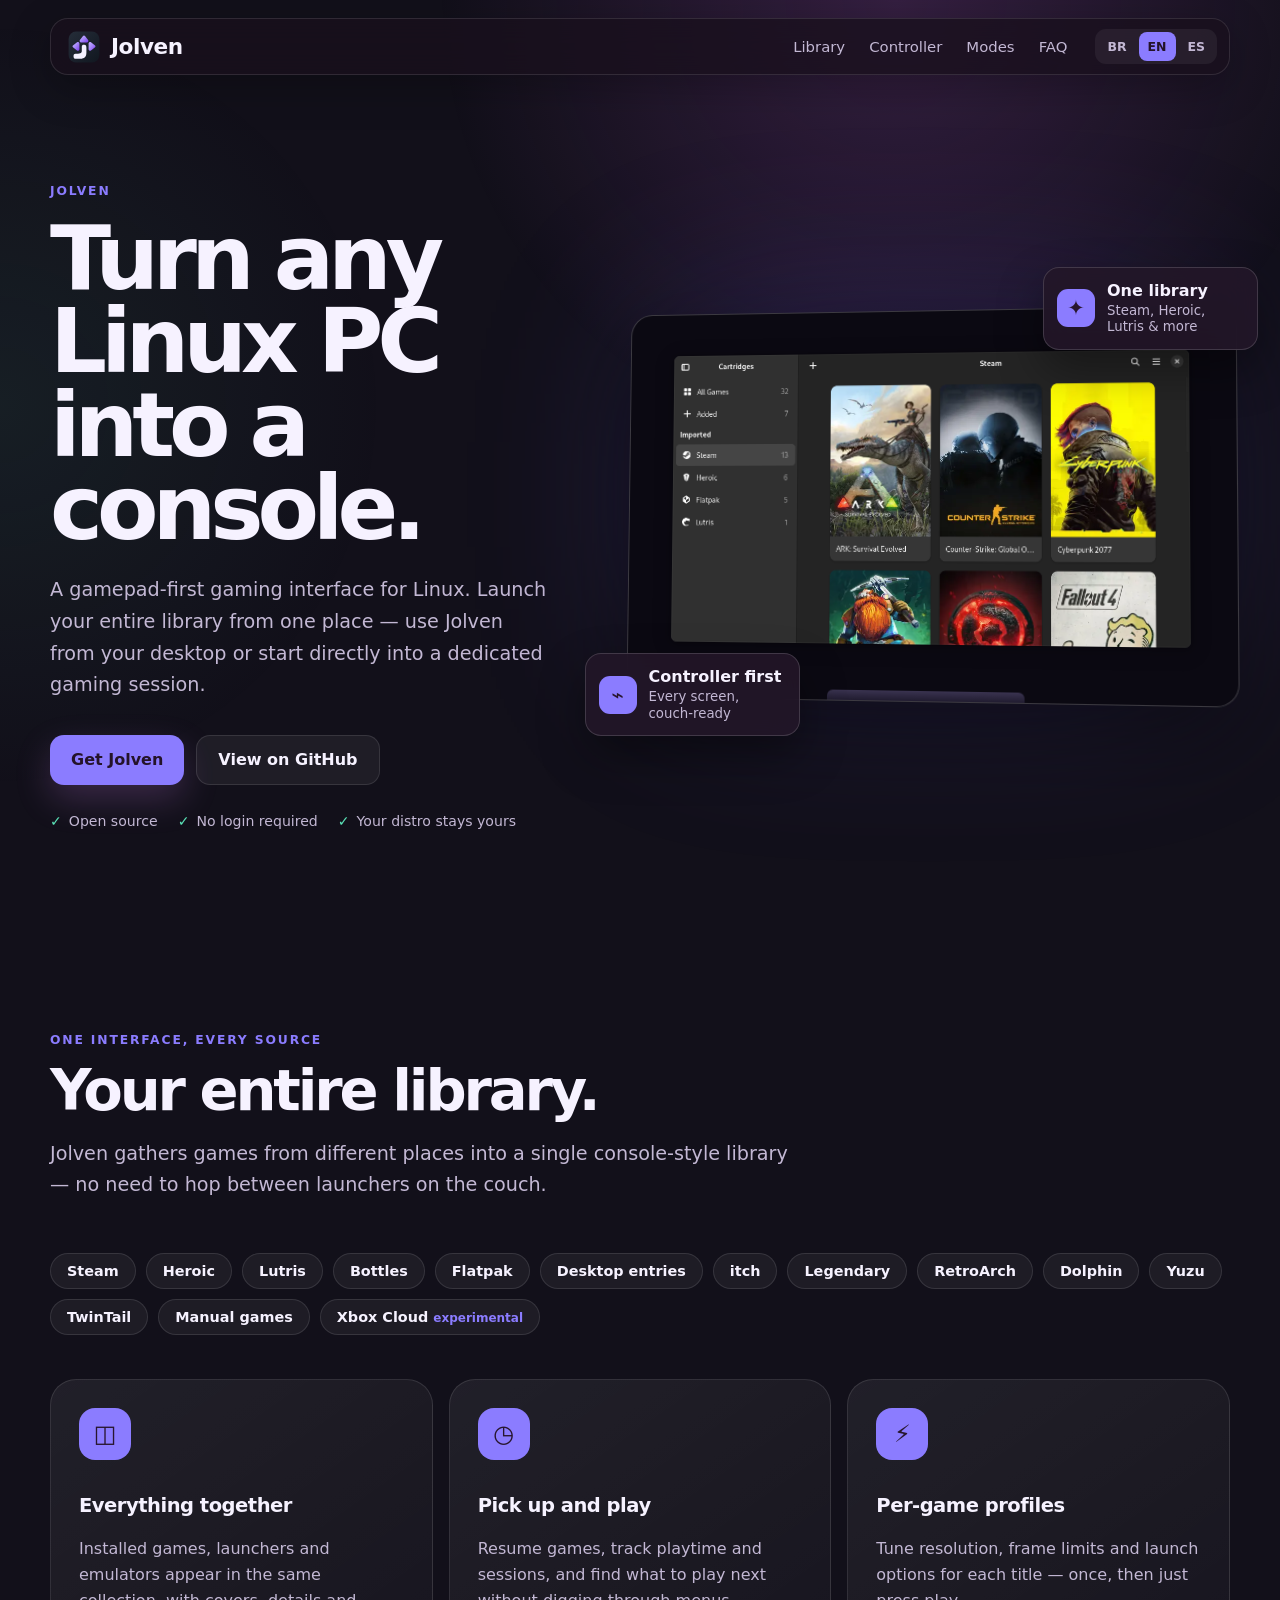
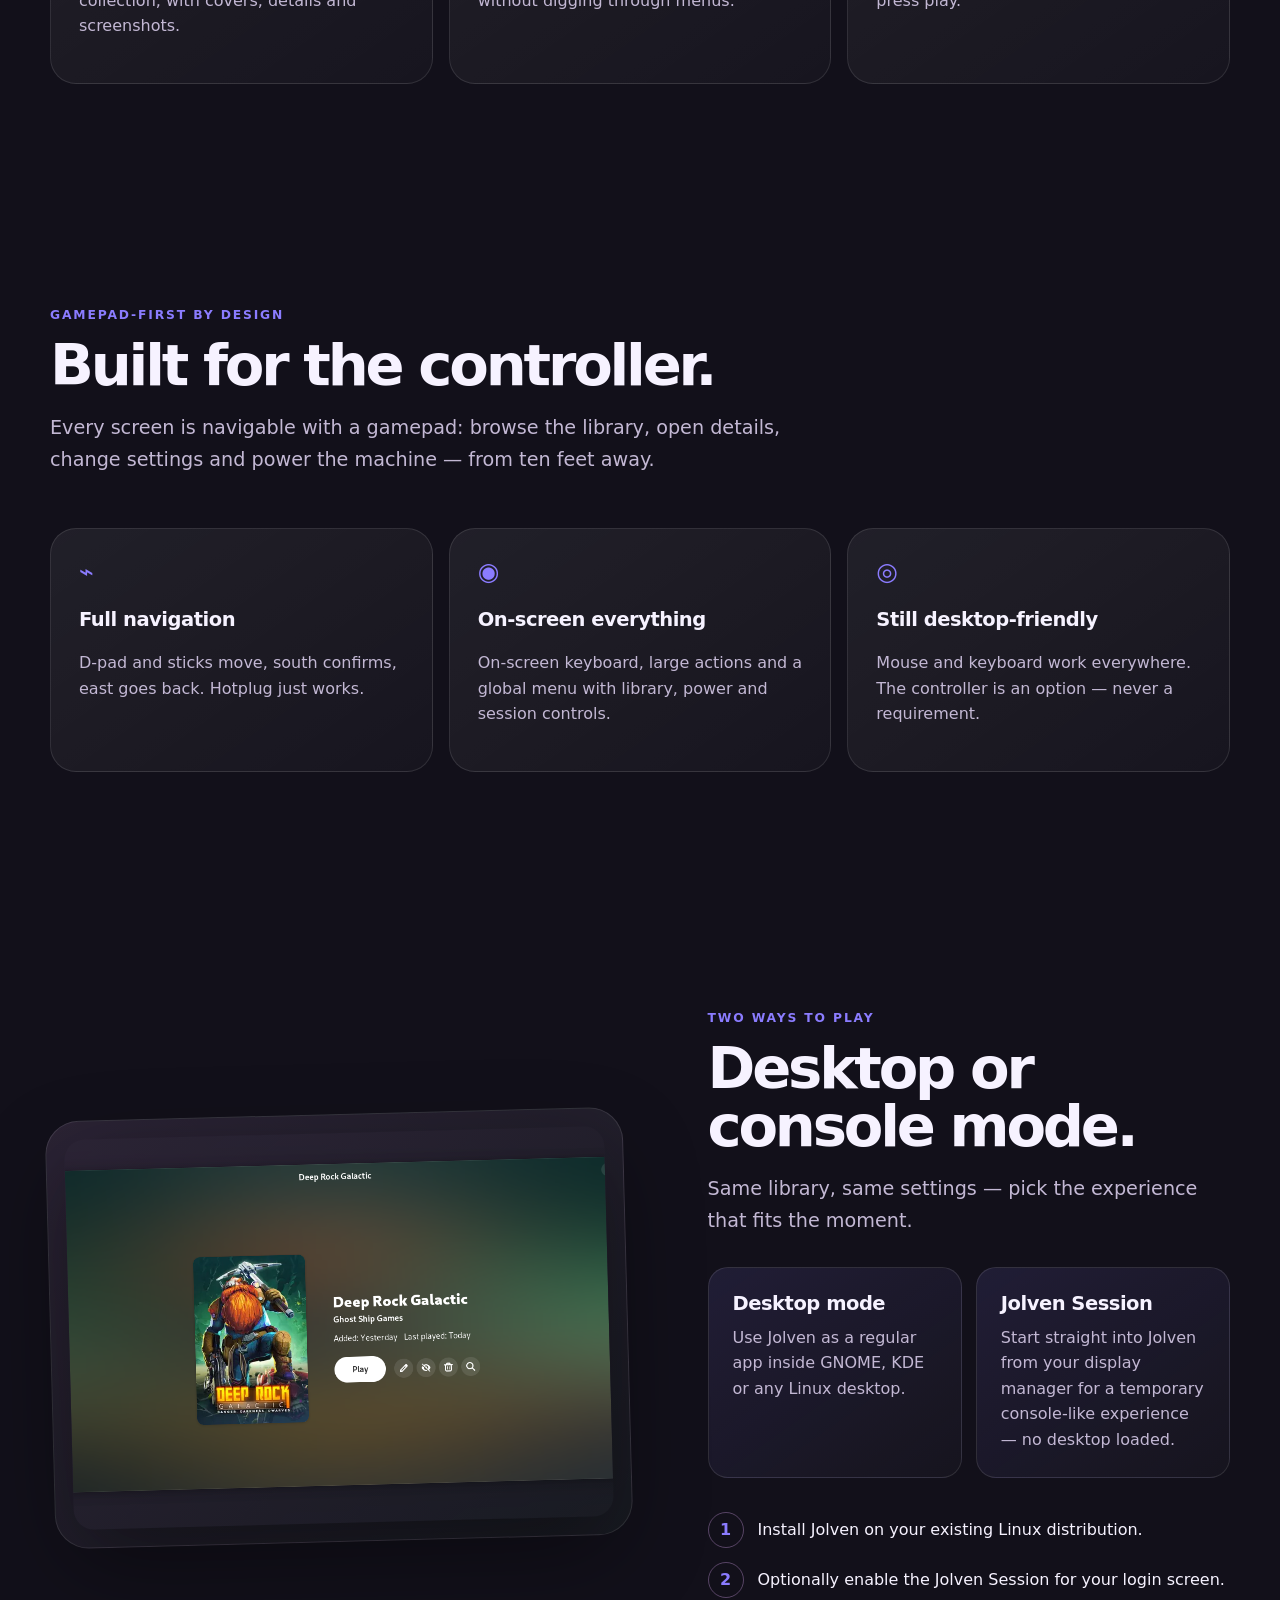
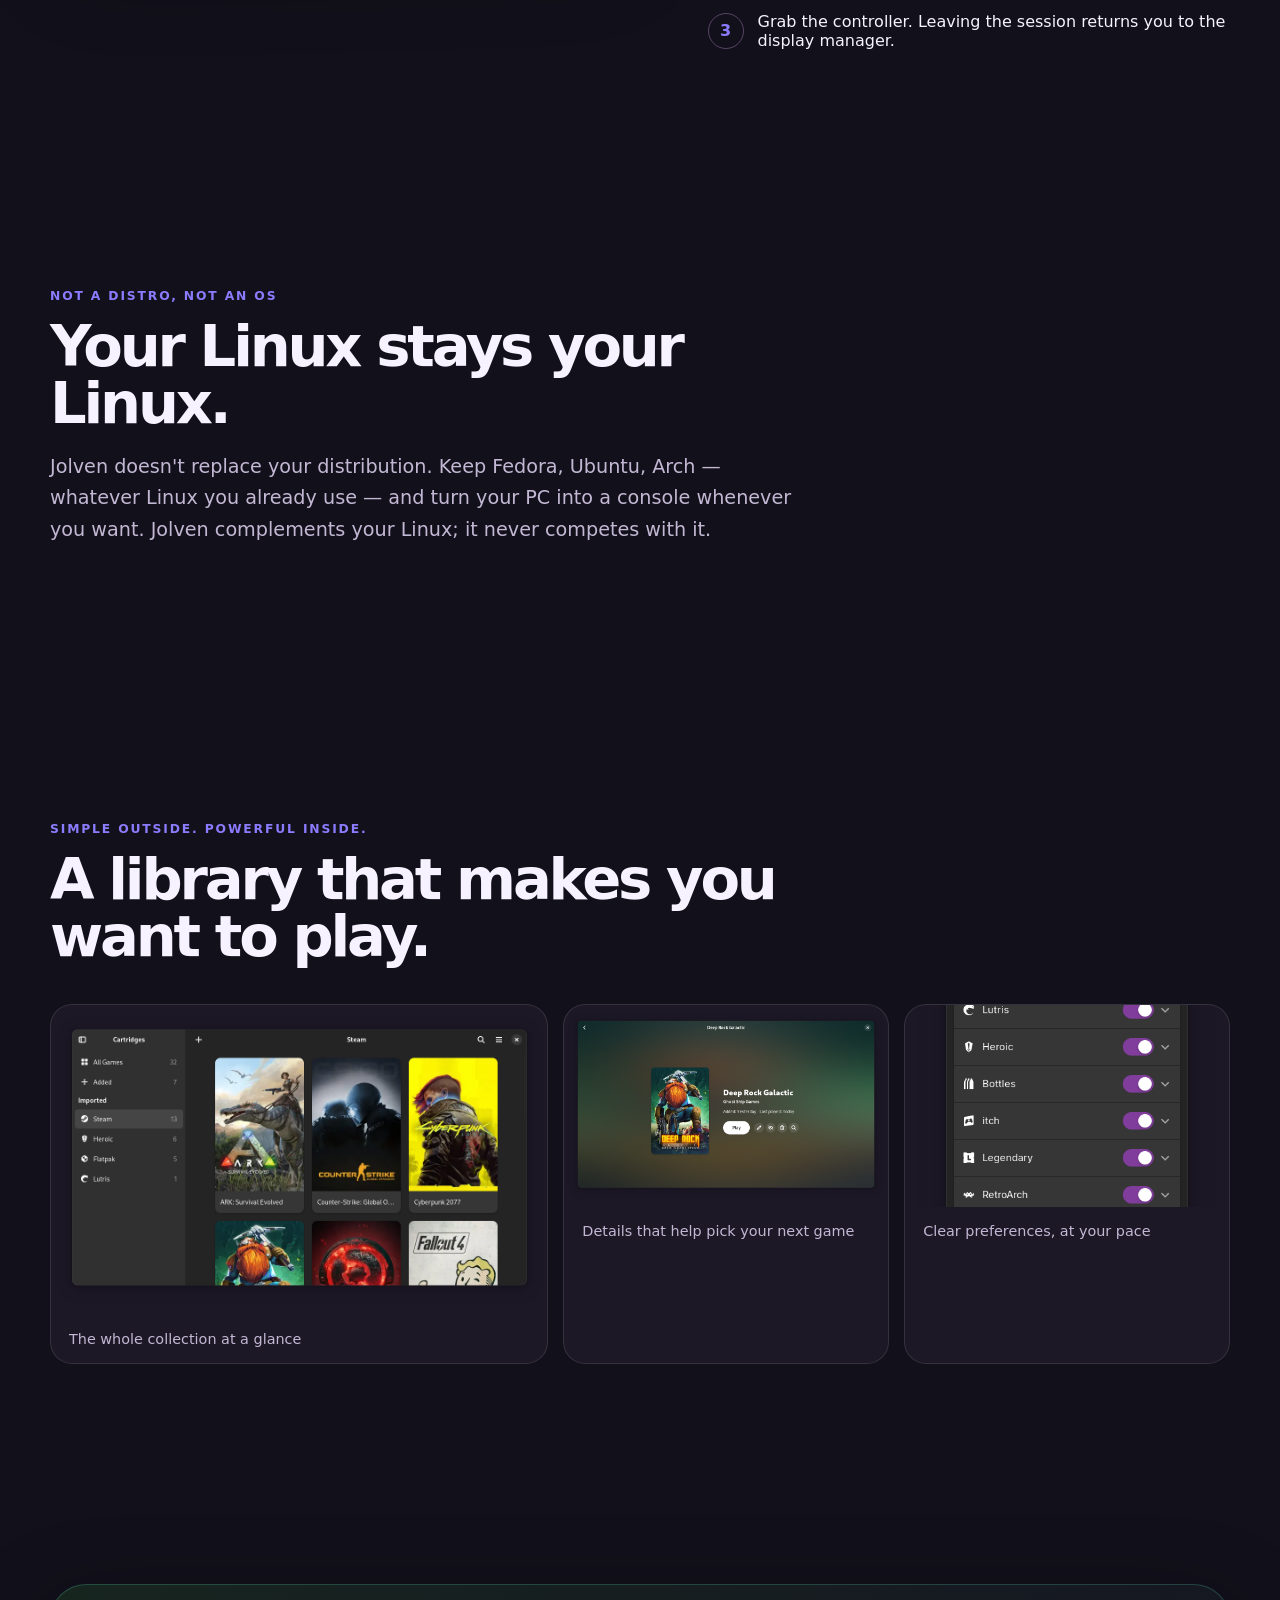
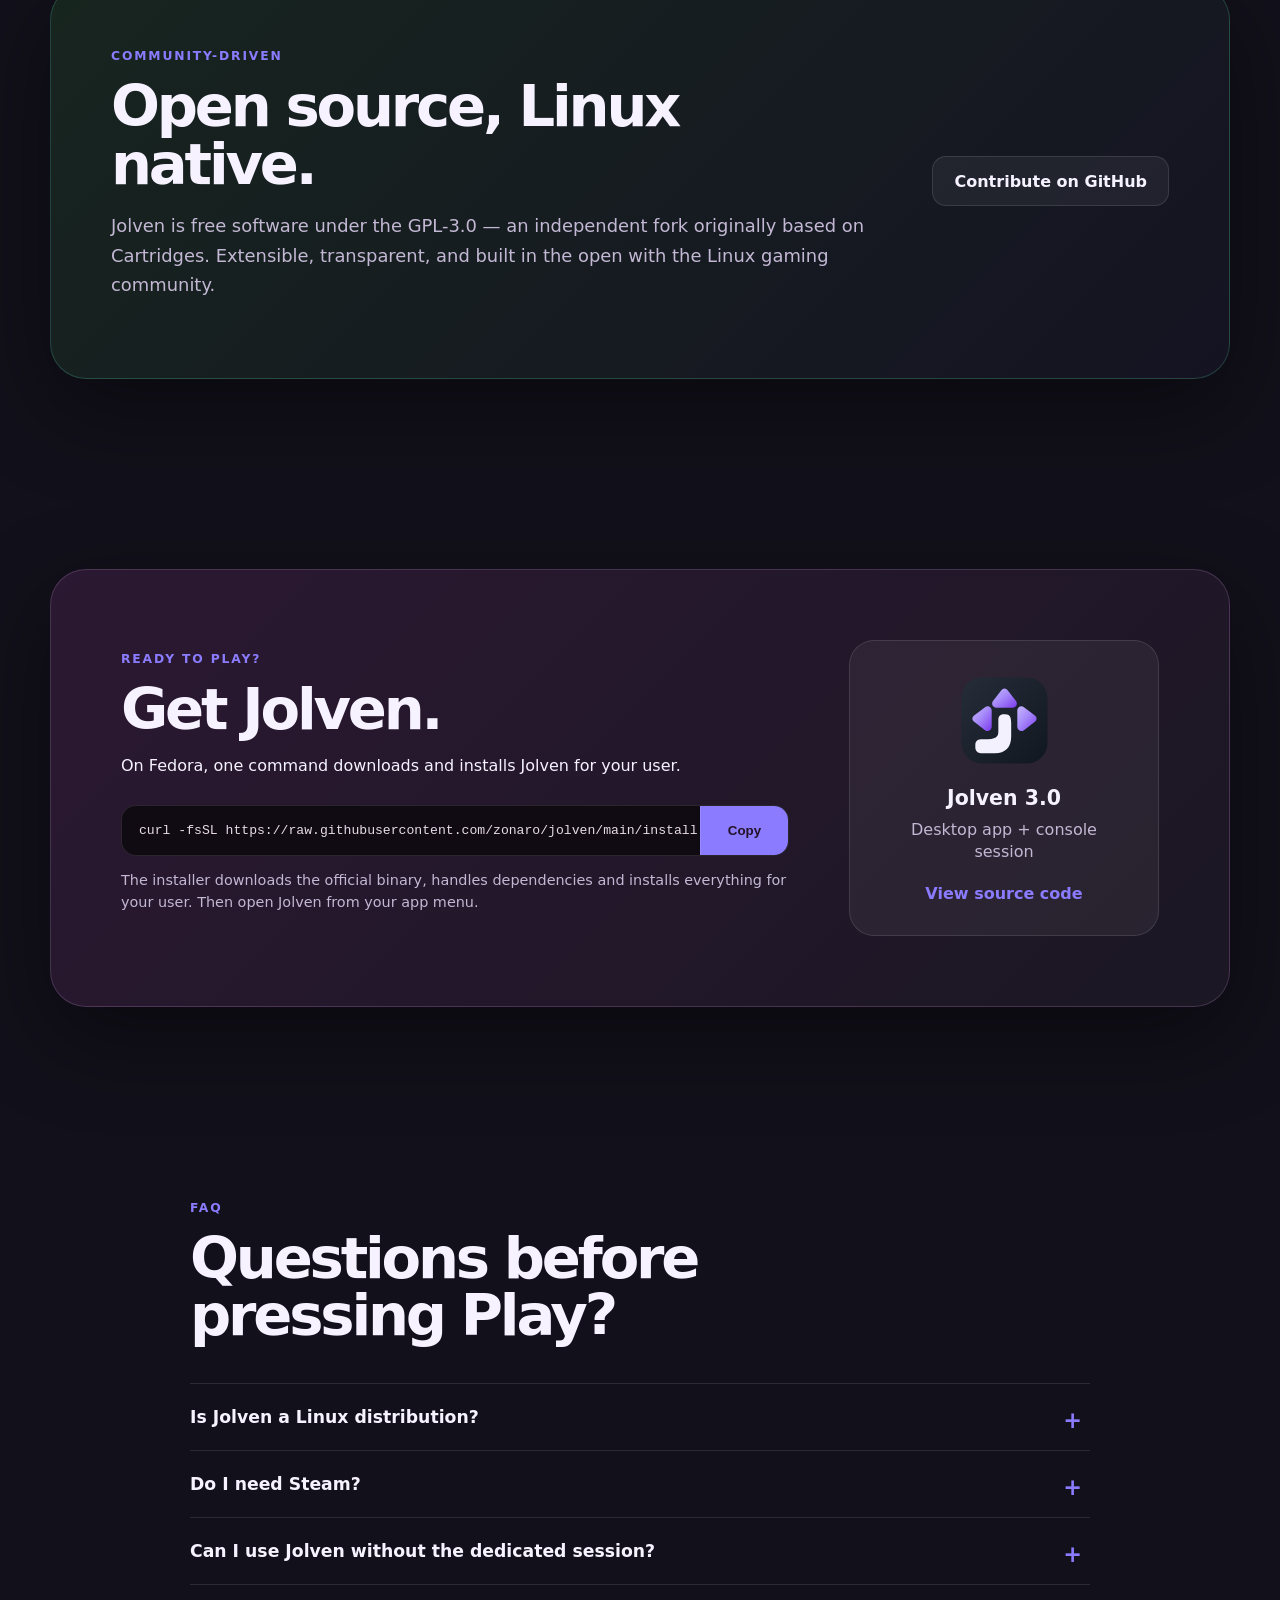
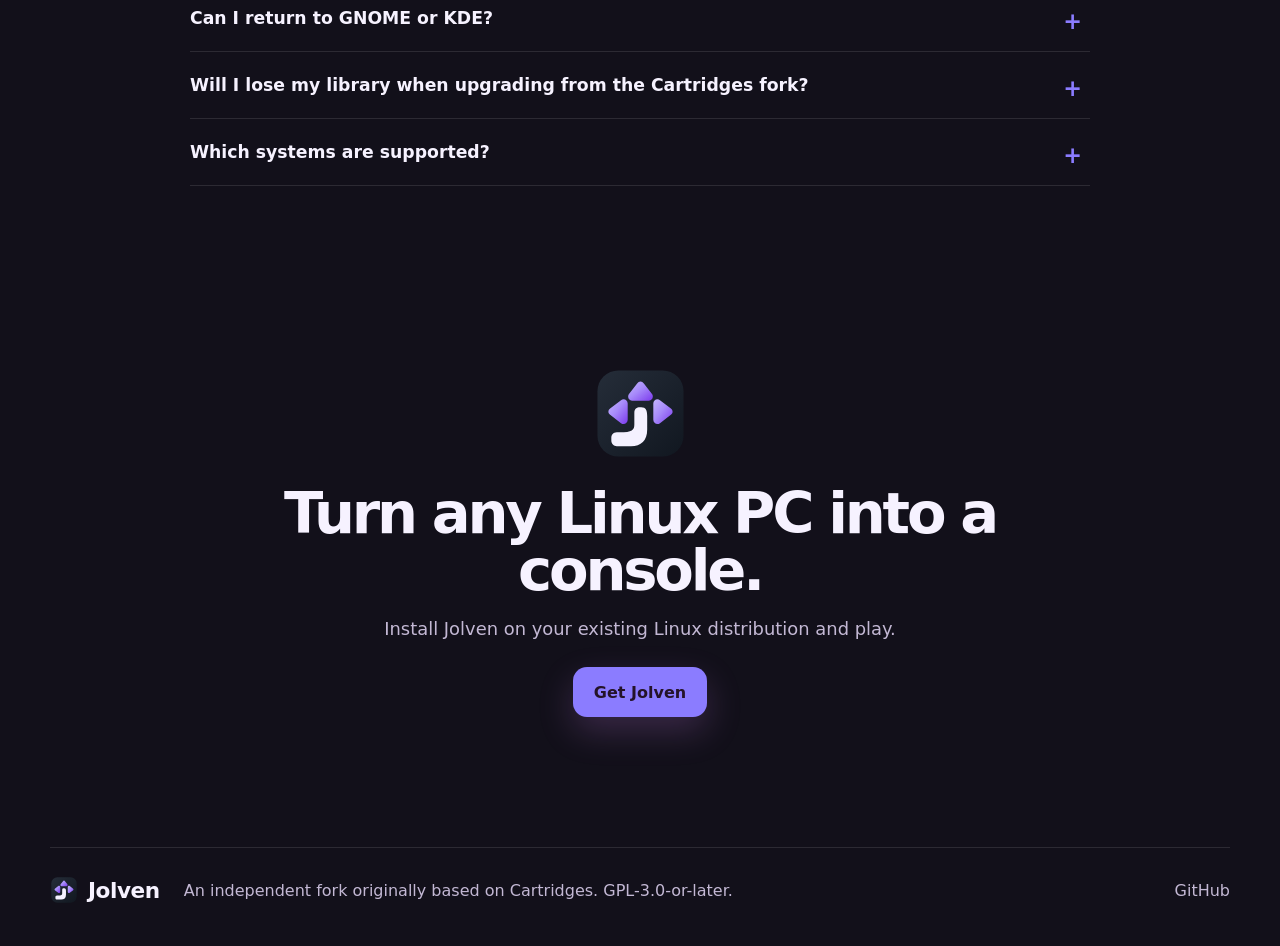
==== docs/index.html @ c581bd07 "Publish product page via GitHub Pages from docs/ Move landing/ to docs/ with .nojekyll, bundle scree" ====
<!doctype html>
<html lang="pt-BR">
  <head>
    <meta charset="utf-8">
    <meta name="viewport" content="width=device-width, initial-scale=1">
    <meta name="theme-color" content="#12101a">
    <meta name="description" content="A gamepad-first gaming interface for Linux. Launch your entire library from one place — from your desktop or a dedicated gaming session.">
    <title>Jolven — Turn any Linux PC into a console</title>
    <link rel="icon" href="assets/favicon.svg" type="image/svg+xml">
    <link rel="icon" href="assets/favicon-32.png" type="image/png" sizes="32x32">
    <link rel="stylesheet" href="styles.css">
    <script src="app.js" defer></script>
  </head>
  <body>
    <a class="skip-link" href="#main" data-i18n="skip">Pular para o conteúdo</a>

    <header class="site-header">
      <a class="brand" href="#top" aria-label="Jolven">
        <img src="assets/favicon.svg" alt="">
        <span class="wordmark">Jolven</span>
      </a>
      <nav class="nav-links" aria-label="Primary">
        <a href="#library" data-i18n="navLibrary">Biblioteca</a>
        <a href="#controller" data-i18n="navController">Controle</a>
        <a href="#modes" data-i18n="navModes">Modos</a>
        <a href="#faq">FAQ</a>
      </nav>
      <div class="language-switcher" role="group" aria-label="Language">
        <button type="button" data-lang="pt-BR" aria-pressed="true">BR</button>
        <button type="button" data-lang="en" aria-pressed="false">EN</button>
        <button type="button" data-lang="es" aria-pressed="false">ES</button>
      </div>
    </header>

    <main id="main">
      <section class="hero" id="top">
        <div class="hero-copy">
          <span class="eyebrow">Jolven</span>
          <h1 data-i18n="heroTitle">Turn any Linux PC into a console.</h1>
          <p class="hero-lead" data-i18n="heroLead">A gamepad-first gaming interface for Linux. Launch your entire library from one place — use Jolven from your desktop or start directly into a dedicated gaming session.</p>
          <div class="hero-actions">
            <a class="button primary" href="#install" data-i18n="ctaGet">Get Jolven</a>
            <a class="button secondary" href="https://github.com/zonaro/jolven" data-i18n="ctaGithub">View on GitHub</a>
          </div>
          <ul class="trust-list" aria-label="Highlights">
            <li data-i18n="trustOpen">Open source</li>
            <li data-i18n="trustNoLogin">No login required</li>
            <li data-i18n="trustDistro">Your distro stays yours</li>
          </ul>
        </div>
        <div class="hero-visual" aria-label="Jolven preview">
          <div class="glow"></div>
          <div class="tv">
            <img class="app-shot" src="screenshots/1.png" alt="Jolven game library" data-i18n-alt="heroImageAlt">
            <div class="tv-stand"></div>
          </div>
          <div class="floating-card card-controller">
            <span class="card-icon">⌁</span>
            <div><strong data-i18n="floatControllerTitle">Controller first</strong><small data-i18n="floatControllerText">Every screen, couch-ready</small></div>
          </div>
          <div class="floating-card card-library">
            <span class="card-icon">✦</span>
            <div><strong data-i18n="floatLibraryTitle">One library</strong><small data-i18n="floatLibraryText">Steam, Heroic, Lutris &amp; more</small></div>
          </div>
        </div>
      </section>

      <section class="section library" id="library">
        <div class="section-heading">
          <span class="eyebrow" data-i18n="libraryEyebrow">One interface, every source</span>
          <h2 data-i18n="libraryTitle">Your entire library.</h2>
          <p data-i18n="libraryLead">Jolven gathers games from different places into a single console-style library — no need to hop between launchers on the couch.</p>
        </div>
        <ul class="chip-row" aria-label="Supported sources">
          <li>Steam</li>
          <li>Heroic</li>
          <li>Lutris</li>
          <li>Bottles</li>
          <li>Flatpak</li>
          <li>Desktop entries</li>
          <li>itch</li>
          <li>Legendary</li>
          <li>RetroArch</li>
          <li>Dolphin</li>
          <li>Yuzu</li>
          <li>TwinTail</li>
          <li data-i18n="chipManual">Manual games</li>
          <li class="chip-experimental" title="Experimental">Xbox Cloud <small data-i18n="chipExperimental">experimental</small></li>
        </ul>
        <div class="benefit-grid">
          <article>
            <span class="feature-icon">◫</span>
            <h3 data-i18n="benefitOneTitle">Everything together</h3>
            <p data-i18n="benefitOneText">Installed games, launchers and emulators appear in the same collection, with covers, details and screenshots.</p>
          </article>
          <article>
            <span class="feature-icon">◷</span>
            <h3 data-i18n="benefitTwoTitle">Pick up and play</h3>
            <p data-i18n="benefitTwoText">Resume games, track playtime and sessions, and find what to play next without digging through menus.</p>
          </article>
          <article>
            <span class="feature-icon">⚡</span>
            <h3 data-i18n="benefitThreeTitle">Per-game profiles</h3>
            <p data-i18n="benefitThreeText">Tune resolution, frame limits and launch options for each title — once, then just press play.</p>
          </article>
        </div>
      </section>

      <section class="section controller" id="controller">
        <div class="section-heading">
          <span class="eyebrow" data-i18n="controllerEyebrow">Gamepad-first by design</span>
          <h2 data-i18n="controllerTitle">Built for the controller.</h2>
          <p data-i18n="controllerLead">Every screen is navigable with a gamepad: browse the library, open details, change settings and power the machine — from ten feet away.</p>
        </div>
        <div class="feature-grid">
          <article><span>⌁</span><h3 data-i18n="featureControlTitle">Full navigation</h3><p data-i18n="featureControlText">D-pad and sticks move, south confirms, east goes back. Hotplug just works.</p></article>
          <article><span>◉</span><h3 data-i18n="featureOsdTitle">On-screen everything</h3><p data-i18n="featureOsdText">On-screen keyboard, large actions and a global menu with library, power and session controls.</p></article>
          <article><span>◎</span><h3 data-i18n="featureDeskTitle">Still desktop-friendly</h3><p data-i18n="featureDeskText">Mouse and keyboard work everywhere. The controller is an option — never a requirement.</p></article>
        </div>
      </section>

      <section class="section game-mode" id="modes">
        <div class="mode-visual">
          <div class="mode-screen">
            <img src="screenshots/2.png" alt="Jolven game details" data-i18n-alt="modeImageAlt">
          </div>
        </div>
        <div class="mode-copy">
          <span class="eyebrow" data-i18n="modeEyebrow">Two ways to play</span>
          <h2 data-i18n="modeTitle">Desktop or console mode.</h2>
          <p data-i18n="modeLead">Same library, same settings — pick the experience that fits the moment.</p>
          <div class="mode-cards">
            <div class="mode-card">
              <h3 data-i18n="modeDesktopTitle">Desktop mode</h3>
              <p data-i18n="modeDesktopText">Use Jolven as a regular app inside GNOME, KDE or any Linux desktop.</p>
            </div>
            <div class="mode-card">
              <h3 data-i18n="modeSessionTitle">Jolven Session</h3>
              <p data-i18n="modeSessionText">Start straight into Jolven from your display manager for a temporary console-like experience — no desktop loaded.</p>
            </div>
          </div>
          <div class="mode-steps">
            <div><span>1</span><p data-i18n="modeStepOne">Install Jolven on your existing Linux distribution.</p></div>
            <div><span>2</span><p data-i18n="modeStepTwo">Optionally enable the Jolven Session for your login screen.</p></div>
            <div><span>3</span><p data-i18n="modeStepThree">Grab the controller. Leaving the session returns you to the display manager.</p></div>
          </div>
        </div>
      </section>

      <section class="section distro" id="distro">
        <div class="section-heading">
          <span class="eyebrow" data-i18n="distroEyebrow">Not a distro, not an OS</span>
          <h2 data-i18n="distroTitle">Your Linux stays your Linux.</h2>
          <p data-i18n="distroLead">Jolven doesn't replace your distribution. Keep Fedora, Ubuntu, Arch — whatever Linux you already use — and turn your PC into a console whenever you want. Jolven complements your Linux; it never competes with it.</p>
        </div>
      </section>

      <section class="section gallery" aria-labelledby="gallery-title">
        <div class="section-heading compact">
          <span class="eyebrow" data-i18n="galleryEyebrow">Simple outside. Powerful inside.</span>
          <h2 id="gallery-title" data-i18n="galleryTitle">A library that makes you want to play.</h2>
        </div>
        <div class="gallery-grid">
          <figure><img src="screenshots/1.png" alt="Game library" data-i18n-alt="galleryOneAlt"><figcaption data-i18n="galleryOne">The whole collection at a glance</figcaption></figure>
          <figure><img src="screenshots/2.png" alt="Game details" data-i18n-alt="galleryTwoAlt"><figcaption data-i18n="galleryTwo">Details that help pick your next game</figcaption></figure>
          <figure><img src="screenshots/4.png" alt="Preferences" data-i18n-alt="galleryThreeAlt"><figcaption data-i18n="galleryThree">Clear preferences, at your pace</figcaption></figure>
        </div>
      </section>

      <section class="section oss" id="opensource">
        <div class="oss-band">
          <div>
            <span class="eyebrow" data-i18n="ossEyebrow">Community-driven</span>
            <h2 data-i18n="ossTitle">Open source, Linux native.</h2>
            <p data-i18n="ossLead">Jolven is free software under the GPL-3.0 — an independent fork originally based on Cartridges. Extensible, transparent, and built in the open with the Linux gaming community.</p>
          </div>
          <a class="button secondary" href="https://github.com/zonaro/jolven" data-i18n="ossButton">Contribute on GitHub</a>
        </div>
      </section>

      <section class="section install" id="install">
        <div class="install-copy">
          <span class="eyebrow" data-i18n="installEyebrow">Ready to play?</span>
          <h2 data-i18n="installTitle">Get Jolven.</h2>
          <p data-i18n="installLead">On Fedora, one command downloads and installs Jolven for your user.</p>
          <div class="command-box">
            <code id="install-command">curl -fsSL https://raw.githubusercontent.com/zonaro/jolven/main/install.sh | bash</code>
            <button type="button" id="copy-command" data-i18n="copy">Copy</button>
          </div>
          <p class="command-note" data-i18n="installNote">The installer downloads the official binary, handles dependencies and installs everything for your user. Then open Jolven from your app menu.</p>
        </div>
        <div class="install-card">
          <img src="assets/favicon.svg" alt="">
          <strong>Jolven 3.0</strong>
          <span data-i18n="installCardText">Desktop app + console session</span>
          <a href="https://github.com/zonaro/jolven" data-i18n="viewSource">View source code</a>
        </div>
      </section>

      <section class="section faq" id="faq">
        <div class="section-heading compact">
          <span class="eyebrow">FAQ</span>
          <h2 data-i18n="faqTitle">Questions before pressing Play?</h2>
        </div>
        <div class="faq-list">
          <details><summary data-i18n="faqOneQ">Is Jolven a Linux distribution?</summary><p data-i18n="faqOneA">No. Jolven runs on top of your existing Linux installation — Fedora, Ubuntu, Arch, whatever you use. It is a gaming interface and an optional dedicated session, not an OS.</p></details>
          <details><summary data-i18n="faqTwoQ">Do I need Steam?</summary><p data-i18n="faqTwoA">No. Jolven imports from Steam, Heroic, Lutris, Bottles, Flatpak, desktop entries, emulators and manually added games. Use any combination you like — or none at all.</p></details>
          <details><summary data-i18n="faqThreeQ">Can I use Jolven without the dedicated session?</summary><p data-i18n="faqThreeA">Yes. Jolven works as a regular desktop application inside GNOME, KDE or another graphical environment.</p></details>
          <details><summary data-i18n="faqFourQ">Can I return to GNOME or KDE?</summary><p data-i18n="faqFourA">Yes. The dedicated Jolven Session is optional. Leaving it brings you back to the display manager, where your usual desktop is untouched.</p></details>
          <details><summary data-i18n="faqFiveQ">Will I lose my library when upgrading from the Cartridges fork?</summary><p data-i18n="faqFiveA">No. On first launch, Jolven copies your existing library, covers, settings and metadata to its own folders. Your original data is never deleted.</p></details>
          <details><summary data-i18n="faqSixQ">Which systems are supported?</summary><p data-i18n="faqSixA">The app targets Linux desktops. Dedicated Jolven Session installation is currently prepared for Fedora.</p></details>
        </div>
      </section>

      <section class="final-cta">
        <img src="assets/favicon.svg" alt="">
        <h2 data-i18n="finalTitle">Turn any Linux PC into a console.</h2>
        <p data-i18n="finalText">Install Jolven on your existing Linux distribution and play.</p>
        <a class="button primary" href="#install" data-i18n="finalButton">Get Jolven</a>
      </section>
    </main>

    <footer>
      <a class="brand" href="#top"><img src="assets/favicon.svg" alt=""><span class="wordmark">Jolven</span></a>
      <p data-i18n="footerText">An independent fork originally based on Cartridges. GPL-3.0-or-later.</p>
      <a href="https://github.com/zonaro/jolven">GitHub</a>
    </footer>
  </body>
</html>
---- docs/styles.css ----
:root {
  color-scheme: dark;
  --bg: #12101a;
  --surface: #1c1826;
  --surface-strong: #262033;
  --text: #f6f2ff;
  --muted: #c3b8d4;
  --purple: #8b7cff;
  --purple-strong: #6f5df6;
  --green: #5be3b8;
  --line: rgba(255, 255, 255, .11);
  --shadow: 0 30px 90px rgba(0, 0, 0, .42);
  --radius: 26px;
  font-family: "Inter", "Cantarell", system-ui, sans-serif;
}

* { box-sizing: border-box; }
html { scroll-behavior: smooth; }
body { margin: 0; background: var(--bg); color: var(--text); overflow-x: hidden; }
body::before {
  content: ""; position: fixed; inset: 0; z-index: -2; pointer-events: none;
  background: radial-gradient(circle at 70% 0%, rgba(156, 75, 180, .25), transparent 36%), radial-gradient(circle at 0% 45%, rgba(75, 180, 148, .09), transparent 28%);
}
a { color: inherit; text-decoration: none; }
button, a { -webkit-tap-highlight-color: transparent; }
img { max-width: 100%; display: block; }

.skip-link { position: fixed; left: 12px; top: -80px; z-index: 100; padding: 12px 16px; background: white; color: #111; border-radius: 12px; }
.skip-link:focus { top: 12px; }
.site-header { width: min(1180px, calc(100% - 32px)); margin: 18px auto 0; padding: 10px 12px 10px 16px; position: sticky; top: 14px; z-index: 20; display: flex; align-items: center; gap: 28px; border: 1px solid var(--line); border-radius: 18px; background: rgba(25, 16, 29, .78); box-shadow: 0 12px 40px rgba(0, 0, 0, .25); backdrop-filter: blur(18px); }
.brand { display: inline-flex; align-items: center; gap: 10px; font-weight: 800; letter-spacing: -.02em; }
.brand img { width: 34px; height: 34px; }
.nav-links { display: flex; gap: 24px; margin-left: auto; color: var(--muted); font-size: .93rem; }
.nav-links a:hover { color: var(--text); }
.language-switcher { display: flex; gap: 3px; padding: 3px; border-radius: 11px; background: rgba(255,255,255,.06); }
.language-switcher button { border: 0; padding: 7px 9px; border-radius: 8px; color: var(--muted); background: transparent; font: inherit; font-size: .78rem; font-weight: 800; cursor: pointer; }
.language-switcher button[aria-pressed="true"] { color: #241329; background: var(--purple); }

.hero, .section { width: min(1180px, calc(100% - 40px)); margin-inline: auto; }
.hero { min-height: 760px; display: grid; grid-template-columns: .9fr 1.1fr; align-items: center; gap: 70px; padding: 105px 0 90px; }
.eyebrow { display: inline-block; color: var(--purple); font-size: .77rem; font-weight: 850; letter-spacing: .15em; text-transform: uppercase; }
h1, h2, h3, p { margin-top: 0; }
h1 { max-width: 700px; margin: 18px 0 24px; font-size: clamp(3.4rem, 7vw, 6.8rem); line-height: .93; letter-spacing: -.068em; }
h2 { margin: 14px 0 18px; font-size: clamp(2.25rem, 4.5vw, 4.4rem); line-height: 1; letter-spacing: -.055em; }
h3 { font-size: 1.22rem; letter-spacing: -.025em; }
.hero-lead, .section-heading > p, .mode-copy > p { color: var(--muted); font-size: clamp(1.08rem, 1.5vw, 1.3rem); line-height: 1.65; }
.hero-actions { display: flex; flex-wrap: wrap; gap: 12px; margin-top: 34px; }
.button { display: inline-flex; min-height: 50px; align-items: center; justify-content: center; padding: 0 21px; border-radius: 14px; font-weight: 800; transition: transform .18s ease, background .18s ease; }
.button:hover { transform: translateY(-2px); }
.button.primary { color: #241329; background: var(--purple); box-shadow: 0 14px 35px rgba(185,117,215,.24); }
.button.primary:hover { background: #e5bbf5; }
.button.secondary { border: 1px solid var(--line); background: rgba(255,255,255,.055); }
.trust-list { display: flex; flex-wrap: wrap; gap: 20px; margin: 28px 0 0; padding: 0; color: var(--muted); list-style: none; font-size: .88rem; }
.trust-list li::before { content: "✓"; margin-right: 7px; color: var(--green); font-weight: 900; }
.hero-visual { position: relative; perspective: 1000px; }
.glow { position: absolute; width: 85%; height: 85%; left: 8%; top: 5%; background: var(--purple-strong); filter: blur(100px); opacity: .27; }
.app-shot { position: relative; z-index: 1; border: 1px solid rgba(255,255,255,.2); border-radius: 22px; box-shadow: var(--shadow); transform: rotateY(-5deg) rotateX(2deg); }
.floating-card { position: absolute; z-index: 2; display: flex; align-items: center; gap: 12px; width: 215px; padding: 13px; border: 1px solid rgba(255,255,255,.15); border-radius: 16px; background: rgba(35, 23, 40, .9); box-shadow: 0 20px 45px rgba(0,0,0,.36); backdrop-filter: blur(16px); }
.floating-card strong, .floating-card small { display: block; }
.floating-card small { margin-top: 3px; color: var(--muted); line-height: 1.25; }
.card-icon { display: grid; place-items: center; width: 38px; height: 38px; flex: 0 0 auto; border-radius: 11px; color: #28162e; background: var(--purple); font-size: 1.3rem; }
.card-controller { left: -35px; bottom: -36px; }
.card-library { right: -28px; top: -42px; }

.section { padding: 110px 0; }
.section-heading { max-width: 760px; margin-bottom: 52px; }
.section-heading.compact { margin-bottom: 38px; }
.benefit-grid, .feature-grid { display: grid; grid-template-columns: repeat(3, 1fr); gap: 16px; }
.benefit-grid article, .feature-grid article { padding: 28px; border: 1px solid var(--line); border-radius: var(--radius); background: linear-gradient(145deg, rgba(255,255,255,.065), rgba(255,255,255,.025)); }
.benefit-grid article { min-height: 240px; }
.feature-icon { display: grid; place-items: center; width: 52px; height: 52px; margin-bottom: 34px; border-radius: 16px; color: #28162e; background: var(--purple); font-size: 1.5rem; }
.benefit-grid p, .feature-grid p { color: var(--muted); line-height: 1.6; }

.game-mode { display: grid; grid-template-columns: 1.05fr .95fr; align-items: center; gap: 80px; padding-block: 125px; }
.mode-visual { padding: 18px; border: 1px solid var(--line); border-radius: 34px; background: linear-gradient(145deg, rgba(217,167,239,.13), rgba(157,230,194,.05)); transform: rotate(-1.5deg); }
.mode-screen { overflow: hidden; border-radius: 20px; box-shadow: var(--shadow); }
.mode-screen img { width: 100%; min-height: 390px; object-fit: cover; }
.mode-steps { display: grid; gap: 14px; margin-top: 34px; }
.mode-steps div { display: flex; align-items: center; gap: 14px; }
.mode-steps span { display: grid; place-items: center; width: 36px; height: 36px; flex: 0 0 auto; border: 1px solid rgba(217,167,239,.35); border-radius: 50%; color: var(--purple); font-weight: 900; }
.mode-steps p { margin: 0; color: var(--text); }
.reassurance { margin-top: 27px !important; padding: 14px 16px; border-left: 3px solid var(--green); border-radius: 0 10px 10px 0; background: rgba(157,230,194,.07); color: var(--muted) !important; font-size: .96rem !important; }
.feature-grid article > span { color: var(--purple); font-size: 1.55rem; }
.feature-grid h3 { margin-top: 22px; }

.gallery-grid { display: grid; grid-template-columns: 1.3fr .85fr .85fr; gap: 15px; }
.gallery-grid figure { margin: 0; overflow: hidden; border: 1px solid var(--line); border-radius: 22px; background: var(--surface); }
.gallery-grid img { width: 100%; aspect-ratio: 16 / 10; object-fit: cover; }
.gallery-grid figcaption { padding: 16px 18px; color: var(--muted); font-size: .9rem; }

.install { display: grid; grid-template-columns: 1fr 310px; gap: 60px; align-items: center; margin-block: 80px; padding: 70px; border: 1px solid rgba(217,167,239,.2); border-radius: 36px; background: linear-gradient(135deg, #2b1832, #1b1723); box-shadow: var(--shadow); }
.install-copy { min-width: 0; }
.command-box { display: flex; align-items: stretch; overflow: hidden; margin: 30px 0 14px; border: 1px solid var(--line); border-radius: 15px; background: #100b12; }
.command-box code { min-width: 0; flex: 1; overflow-x: auto; padding: 17px; color: #e7dbe9; white-space: nowrap; font-family: ui-monospace, monospace; font-size: .82rem; }
.command-box button { min-width: 88px; border: 0; border-left: 1px solid var(--line); color: #241329; background: var(--purple); font-weight: 850; cursor: pointer; }
.command-note { color: var(--muted); font-size: .9rem; line-height: 1.5; }
.install-card { display: flex; flex-direction: column; align-items: center; padding: 32px; border: 1px solid var(--line); border-radius: 25px; background: rgba(255,255,255,.055); text-align: center; }
.install-card img { width: 95px; margin-bottom: 18px; }
.install-card strong { font-size: 1.28rem; }
.install-card span { margin: 9px 0 20px; color: var(--muted); line-height: 1.4; }
.install-card a { color: var(--purple); font-weight: 750; }

.faq { max-width: 900px; }
.faq-list { border-top: 1px solid var(--line); }
.faq details { border-bottom: 1px solid var(--line); }
.faq summary { position: relative; padding: 23px 42px 23px 0; cursor: pointer; list-style: none; font-size: 1.08rem; font-weight: 750; }
.faq summary::-webkit-details-marker { display: none; }
.faq summary::after { content: "+"; position: absolute; right: 8px; color: var(--purple); font-size: 1.4rem; }
.faq details[open] summary::after { content: "−"; }
.faq details p { max-width: 720px; padding: 0 0 22px; color: var(--muted); line-height: 1.7; }
.final-cta { width: min(900px, calc(100% - 40px)); margin: 70px auto 130px; text-align: center; }
.final-cta img { width: 95px; margin: 0 auto 24px; }
.final-cta p { margin-bottom: 28px; color: var(--muted); font-size: 1.12rem; }
footer { width: min(1180px, calc(100% - 40px)); margin: auto; padding: 28px 0 42px; display: flex; align-items: center; gap: 24px; border-top: 1px solid var(--line); color: var(--muted); }
footer p { margin: 0 auto 0 0; }
footer .brand { color: var(--text); }
footer .brand img { width: 28px; height: 28px; }

@media (max-width: 900px) {
  .nav-links { display: none; }
  .hero { grid-template-columns: 1fr; gap: 80px; padding-top: 85px; }
  .hero-copy { max-width: 730px; }
  .game-mode { grid-template-columns: 1fr; }
  .mode-copy { order: -1; }
  .benefit-grid, .feature-grid { grid-template-columns: repeat(2, 1fr); }
  .gallery-grid { grid-template-columns: 1fr 1fr; }
  .gallery-grid figure:first-child { grid-column: 1 / -1; }
  .install { grid-template-columns: 1fr; padding: 48px; }
  .install-card { display: none; }
}

@media (max-width: 600px) {
  .site-header { gap: 12px; }
  .site-header .brand span { display: none; }
  .language-switcher { margin-left: auto; }
  .hero, .section { width: min(100% - 28px, 1180px); }
  .hero { min-height: auto; padding: 70px 0 55px; }
  h1 { font-size: clamp(3rem, 15vw, 4.4rem); }
  .hero-actions .button { width: 100%; }
  .floating-card { display: none; }
  .app-shot { transform: none; border-radius: 15px; }
  .section { padding-block: 75px; }
  .benefit-grid, .feature-grid, .gallery-grid { grid-template-columns: 1fr; }
  .gallery-grid figure:first-child { grid-column: auto; }
  .game-mode { gap: 45px; }
  .mode-visual { padding: 9px; border-radius: 22px; }
  .mode-screen img { min-height: 260px; }
  .install { width: calc(100% - 20px); margin-block: 55px; padding: 28px 20px; border-radius: 24px; }
  .command-box { display: block; }
  .command-box code { display: block; }
  .command-box button { width: 100%; min-height: 44px; border: 0; border-top: 1px solid var(--line); }
  footer { align-items: flex-start; flex-wrap: wrap; }
  footer p { width: 100%; order: 3; }
}

@media (prefers-reduced-motion: reduce) {
  html { scroll-behavior: auto; }
  *, *::before, *::after { transition-duration: .01ms !important; }
}

/* Jolven additions */
.wordmark { font-weight: 800; letter-spacing: -.02em; font-size: 1.35rem; }
.tv { position: relative; z-index: 1; padding: 14px 14px 0; border: 1px solid rgba(255,255,255,.2); border-radius: 22px; background: #0b0912; box-shadow: var(--shadow); transform: rotateY(-5deg) rotateX(2deg); }
.tv .app-shot { border: 0; border-radius: 12px; box-shadow: none; transform: none; }
.tv-stand { width: 34%; height: 10px; margin: 12px auto 0; border-radius: 6px 6px 0 0; background: linear-gradient(180deg, #3a3350, #211c30); }
.chip-row { display: flex; flex-wrap: wrap; gap: 10px; margin: 0 0 44px; padding: 0; list-style: none; }
.chip-row li { padding: 9px 16px; border: 1px solid var(--line); border-radius: 999px; background: rgba(255,255,255,.05); font-size: .9rem; font-weight: 650; }
.chip-row li small { color: var(--purple); font-weight: 800; }
.mode-cards { display: grid; grid-template-columns: 1fr 1fr; gap: 14px; margin: 30px 0 6px; }
.mode-card { padding: 24px; border: 1px solid var(--line); border-radius: 20px; background: linear-gradient(145deg, rgba(139,124,255,.12), rgba(255,255,255,.02)); }
.mode-card h3 { margin: 0 0 10px; }
.mode-card p { margin: 0; color: var(--muted); line-height: 1.6; font-size: 1rem; }
.oss-band { display: flex; align-items: center; gap: 40px; justify-content: space-between; padding: 60px; border: 1px solid rgba(91,227,184,.22); border-radius: 36px; background: linear-gradient(135deg, #17251f, #151322); box-shadow: var(--shadow); }
.oss-band p { color: var(--muted); line-height: 1.65; font-size: clamp(1.02rem, 1.4vw, 1.2rem); }
.oss-band .button { flex: 0 0 auto; }

@media (max-width: 900px) {
  .mode-cards { grid-template-columns: 1fr; }
  .oss-band { flex-direction: column; align-items: flex-start; padding: 40px; }
}
@media (max-width: 600px) {
  .tv { transform: none; padding: 8px 8px 0; }
  .oss-band { padding: 28px 20px; border-radius: 24px; }
}
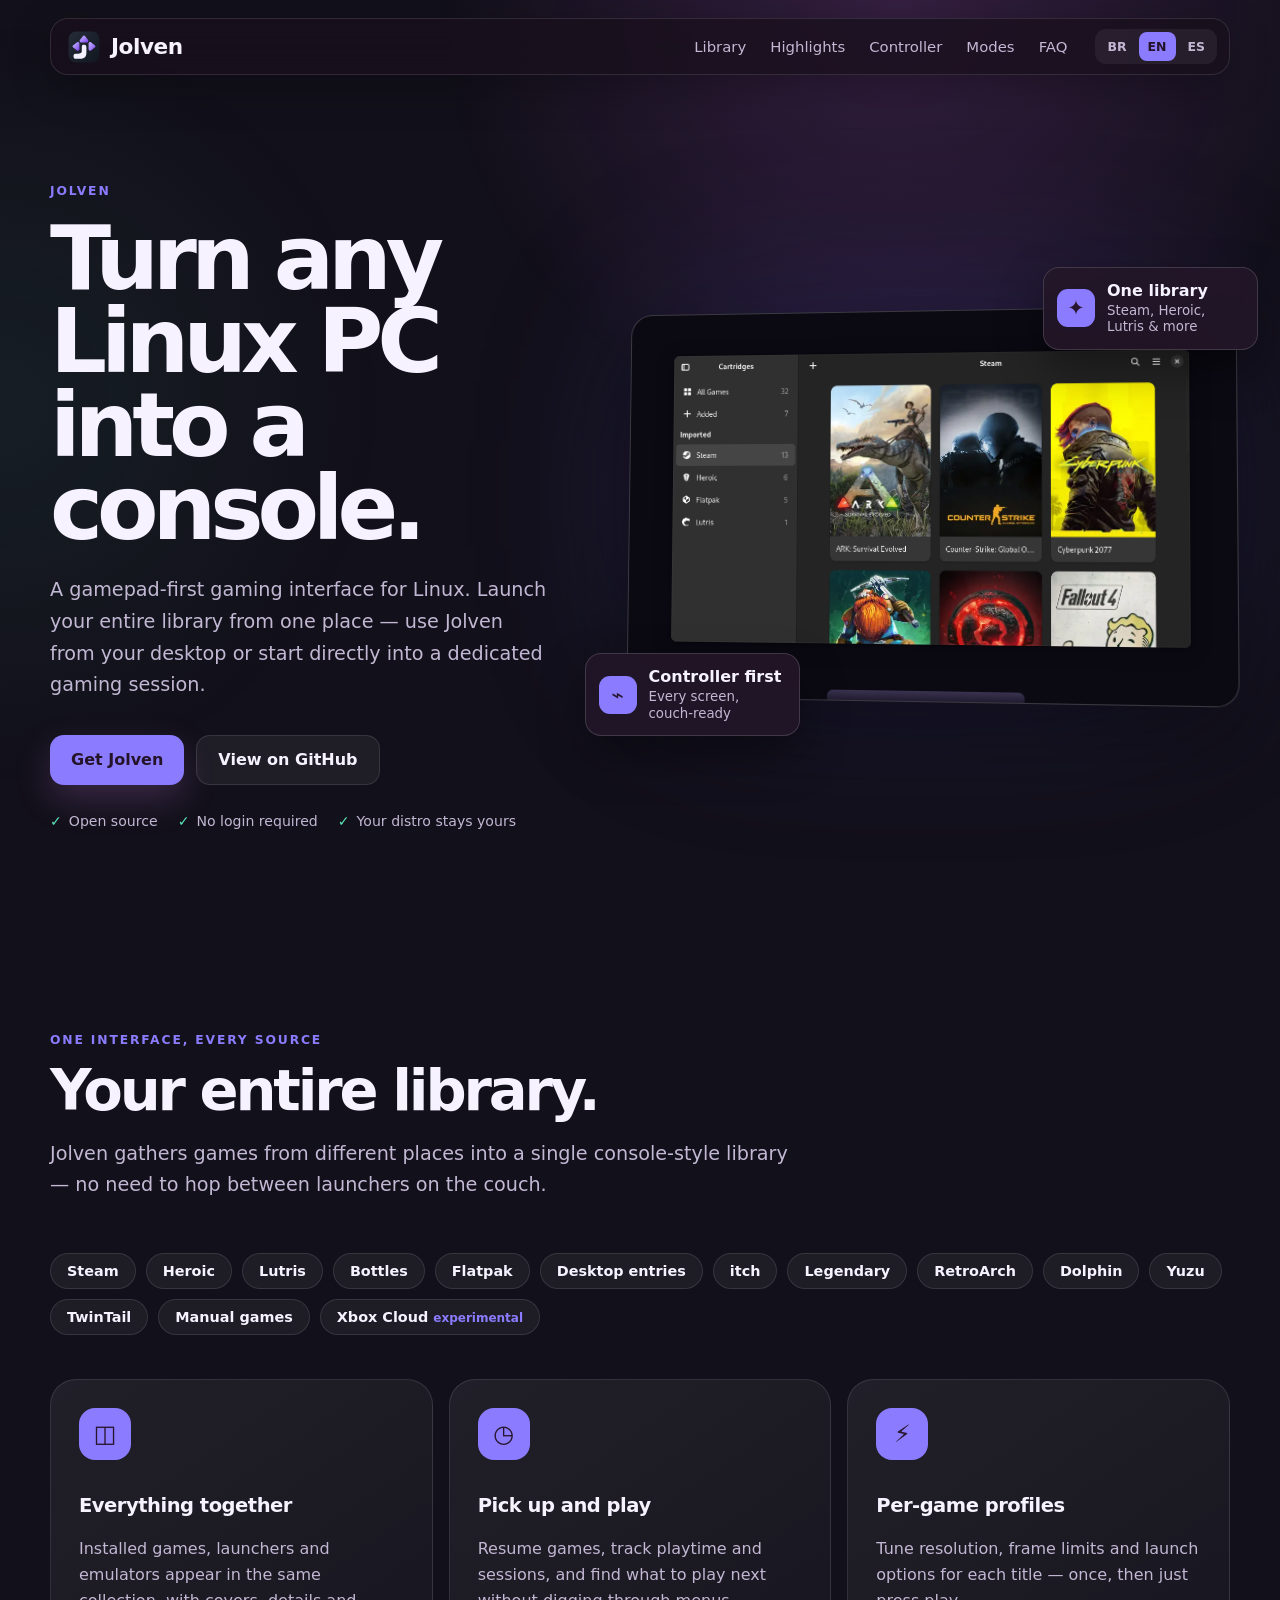
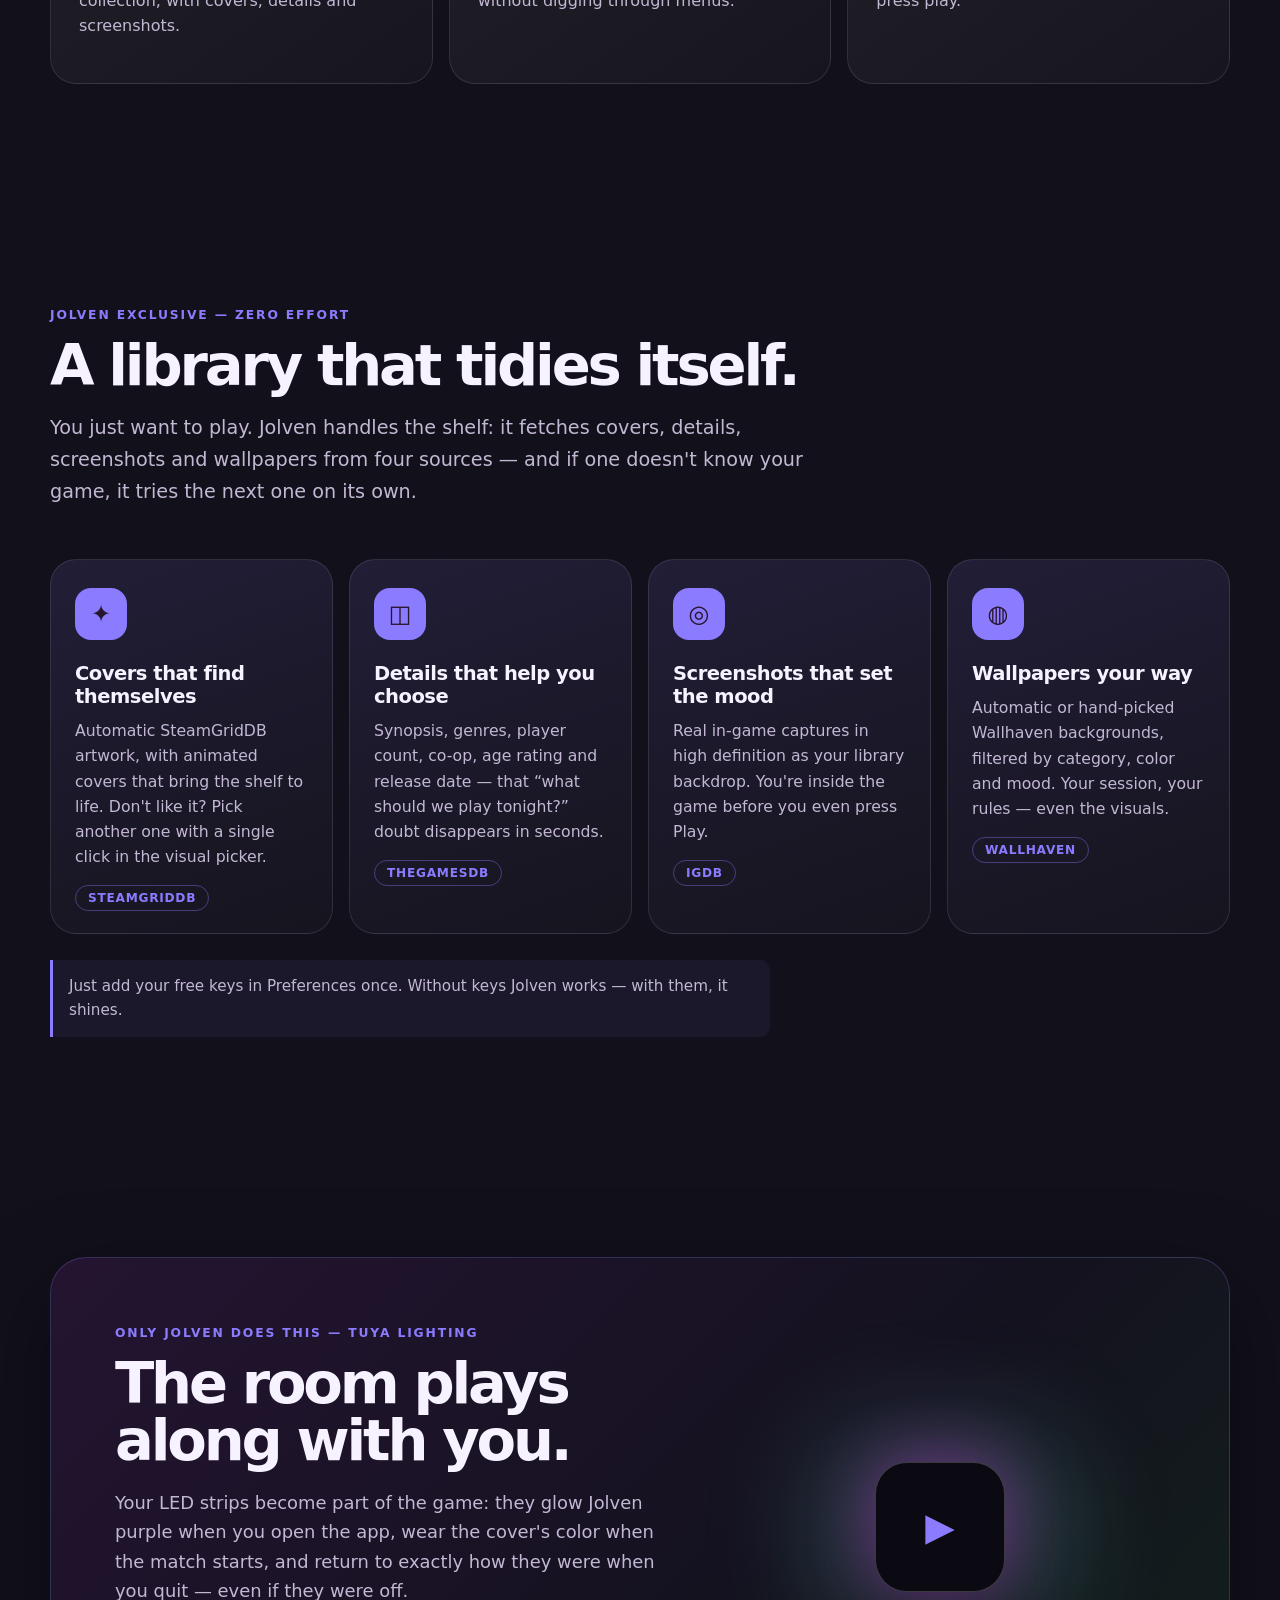
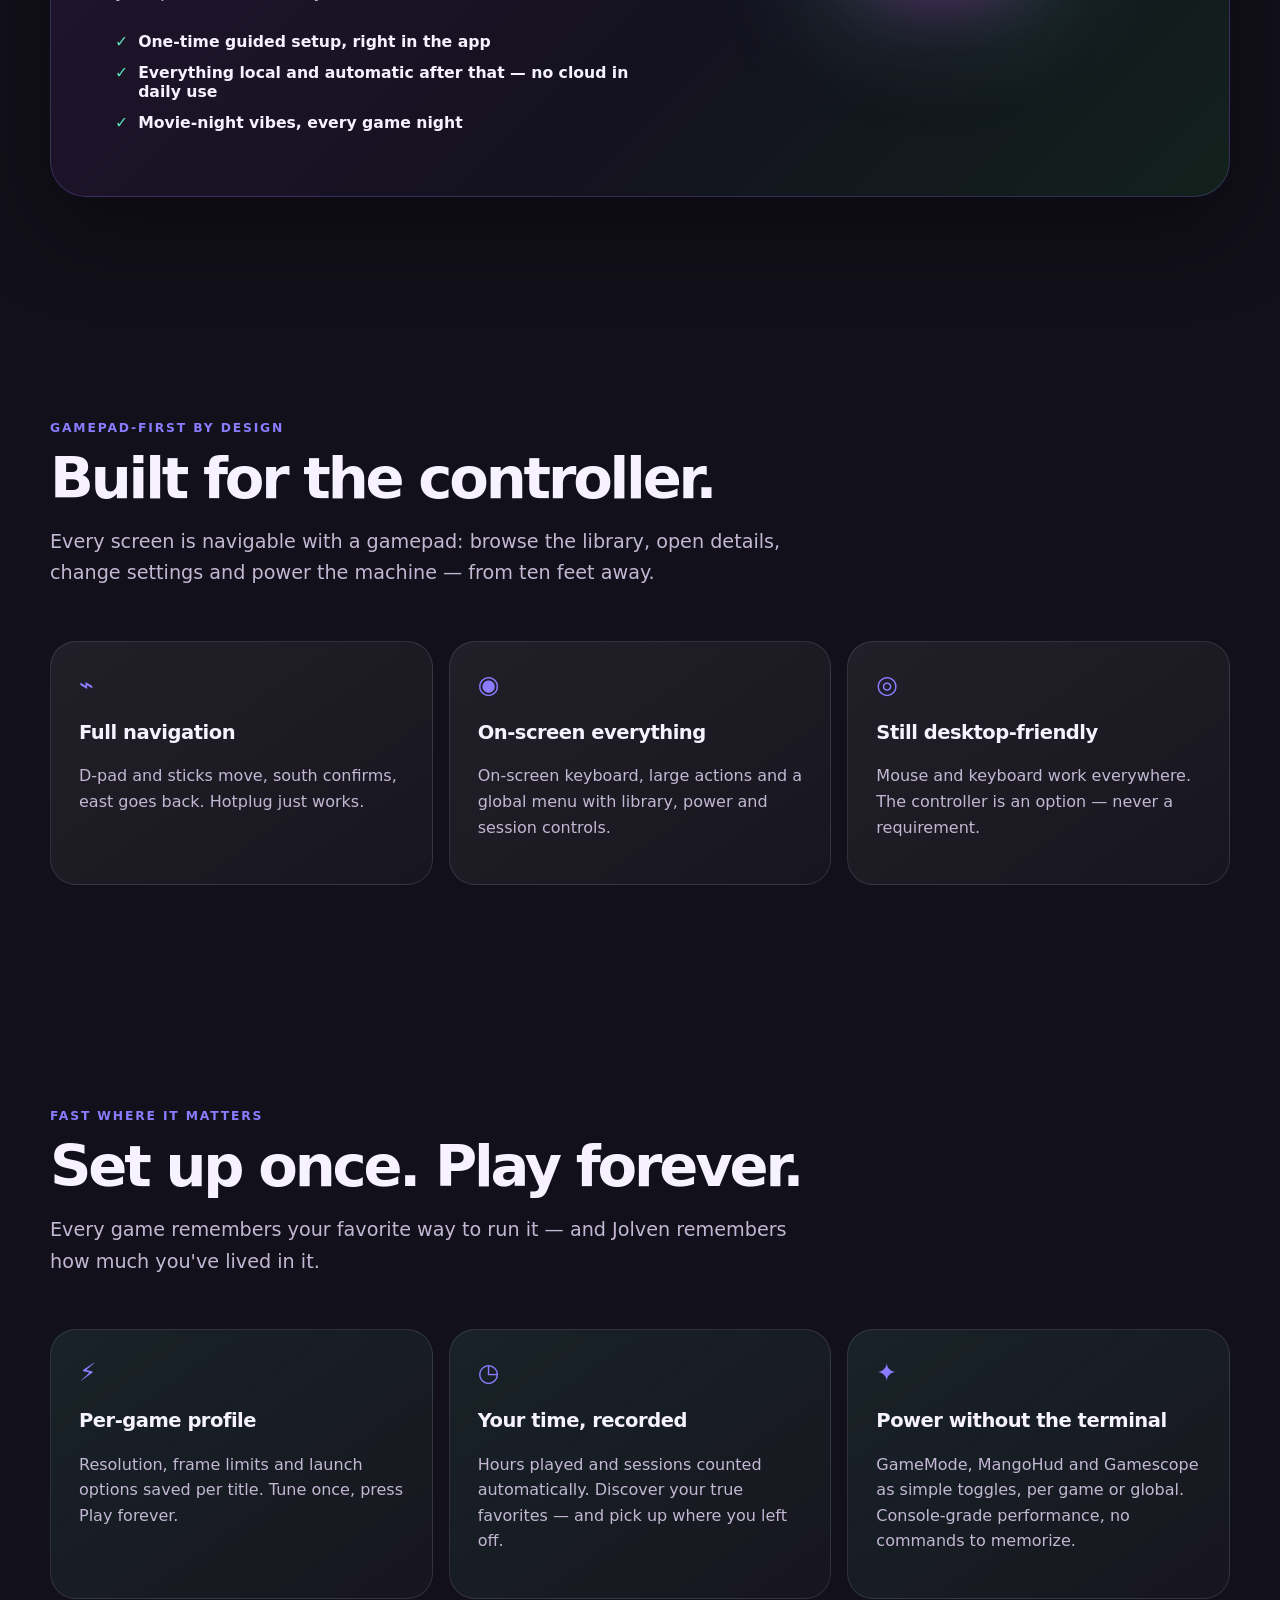
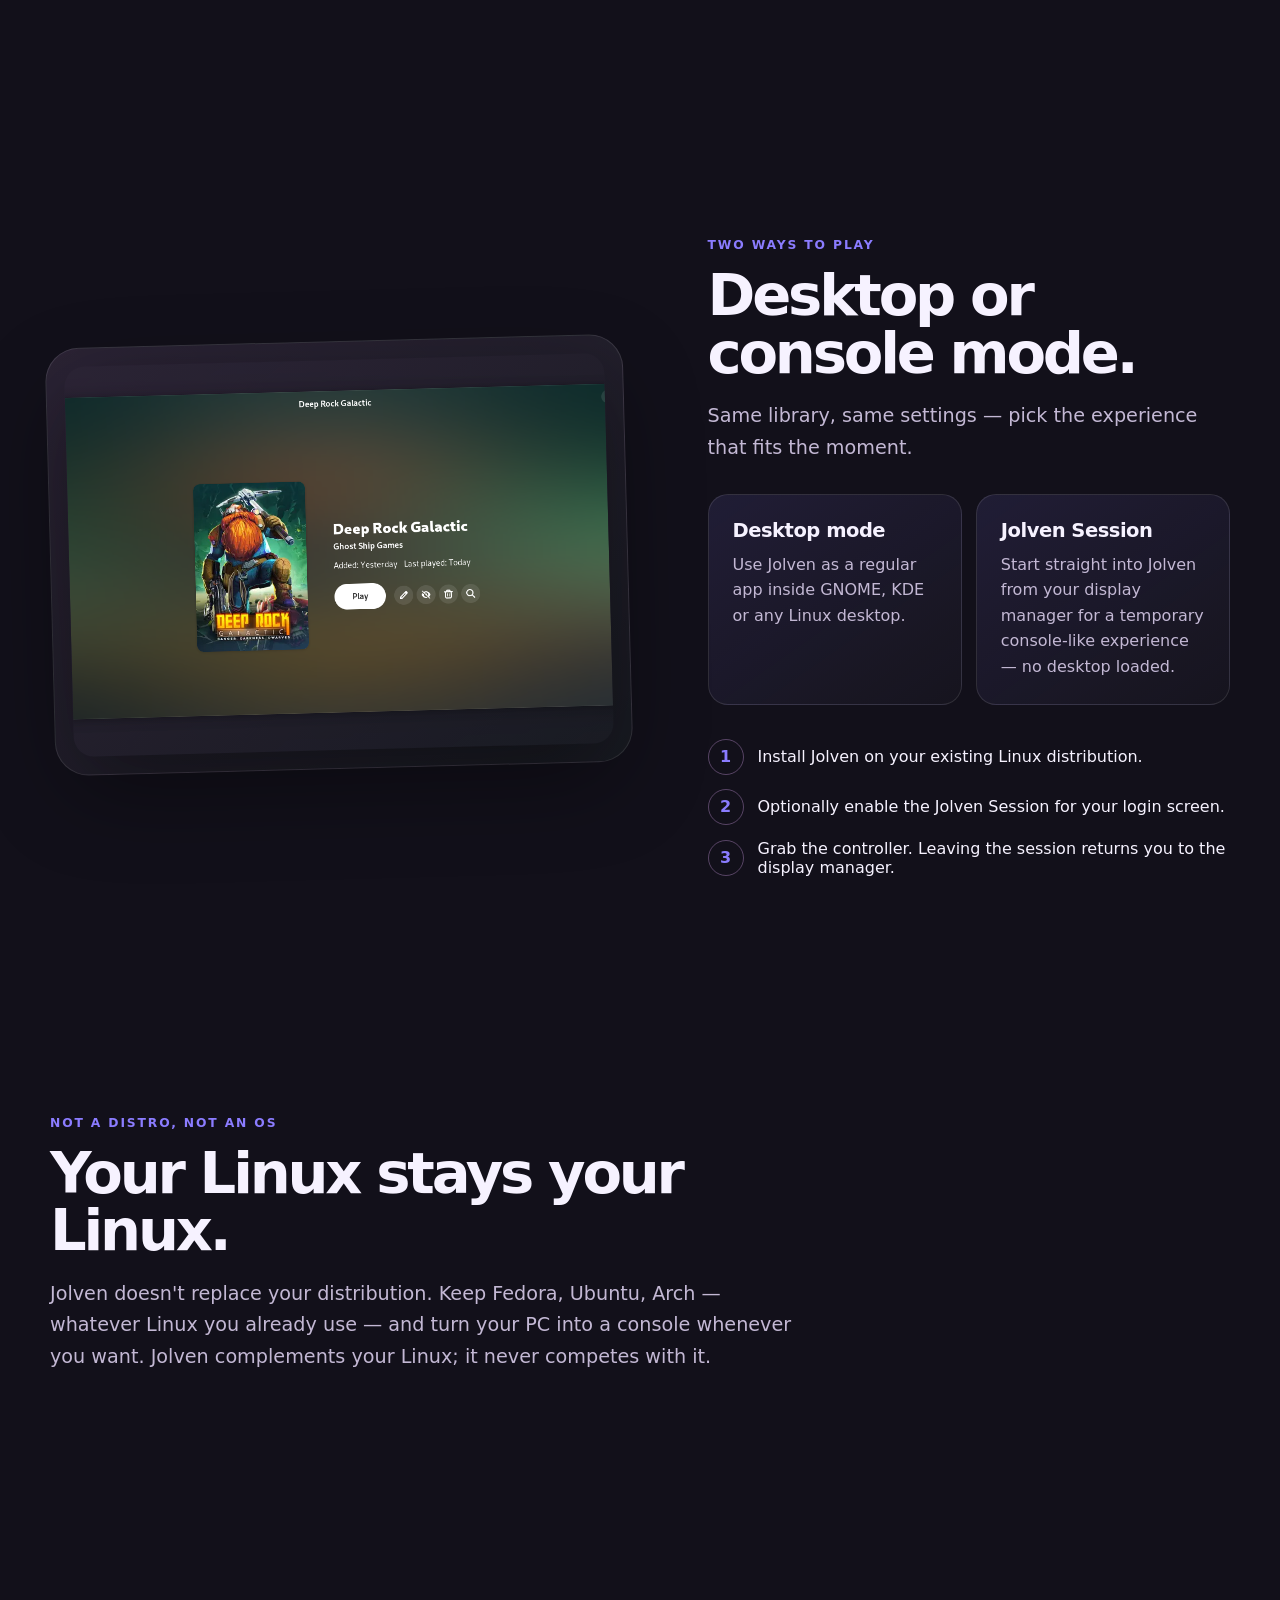
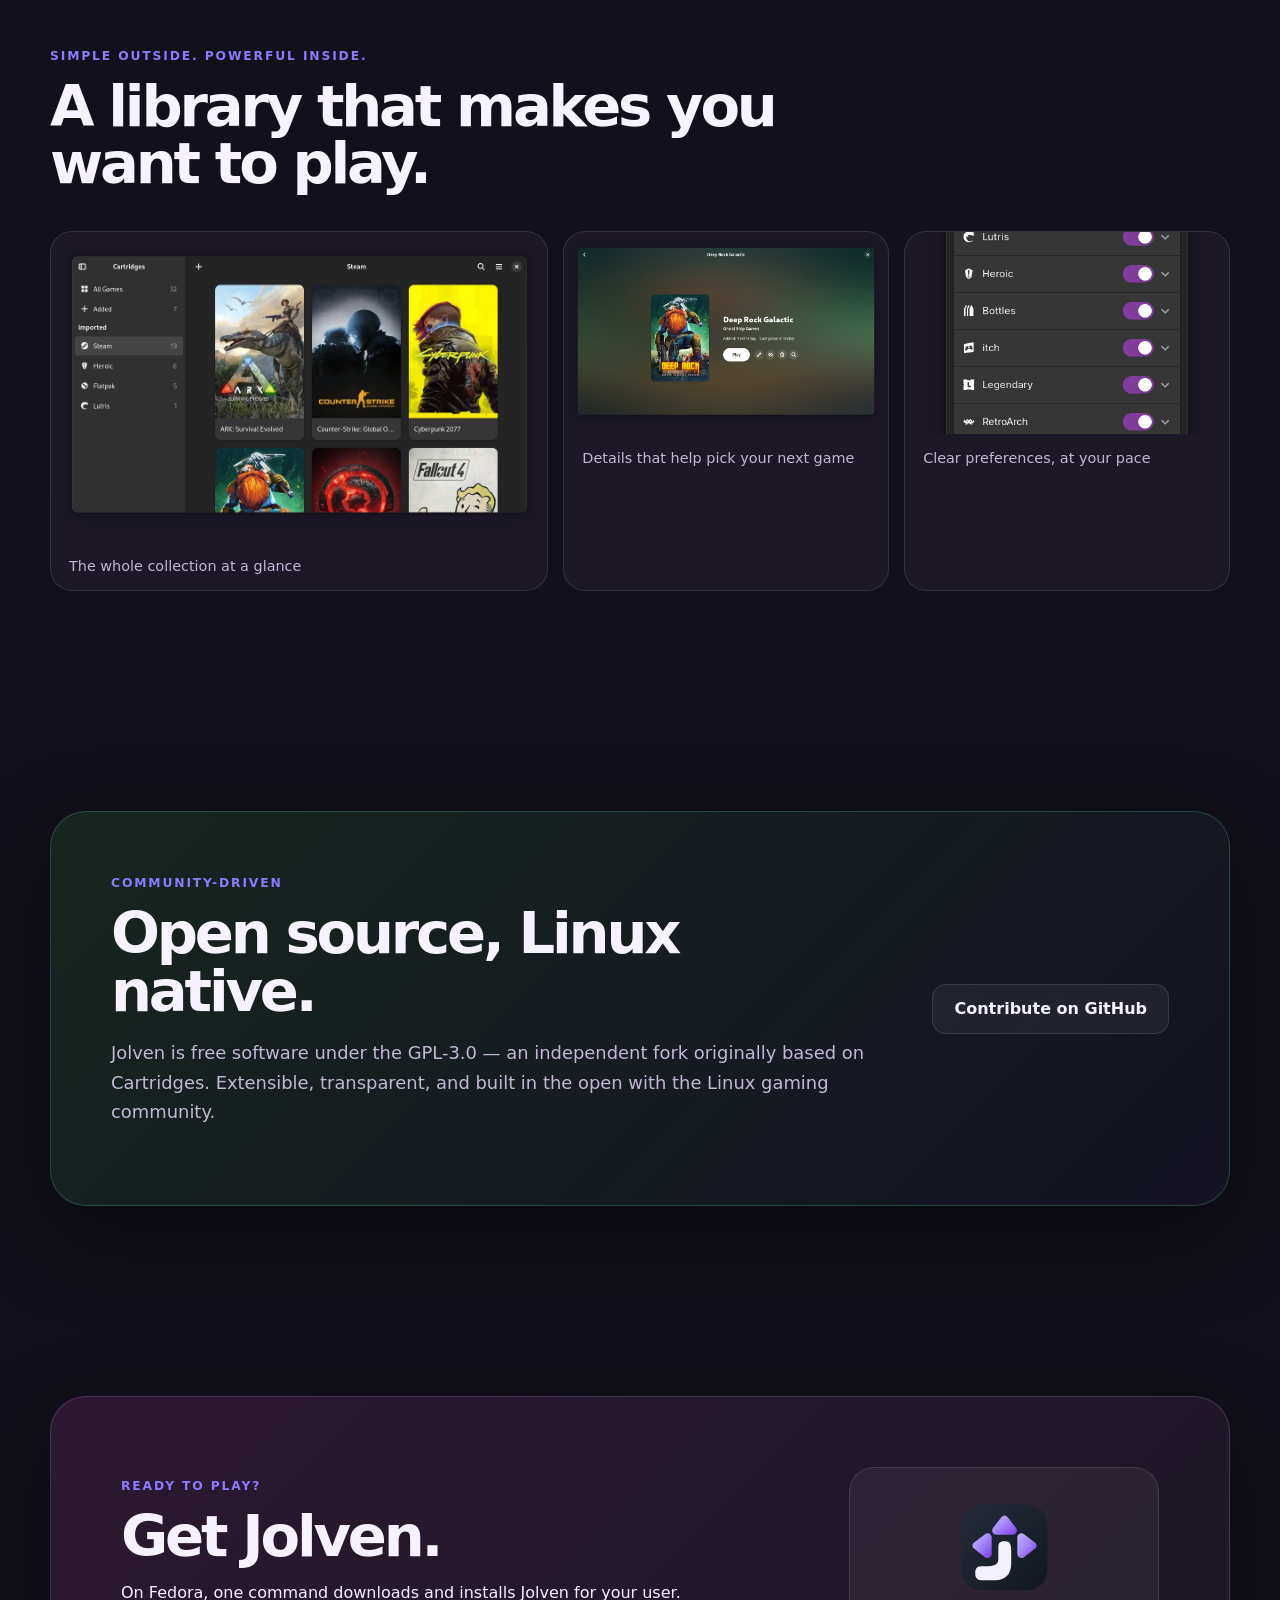
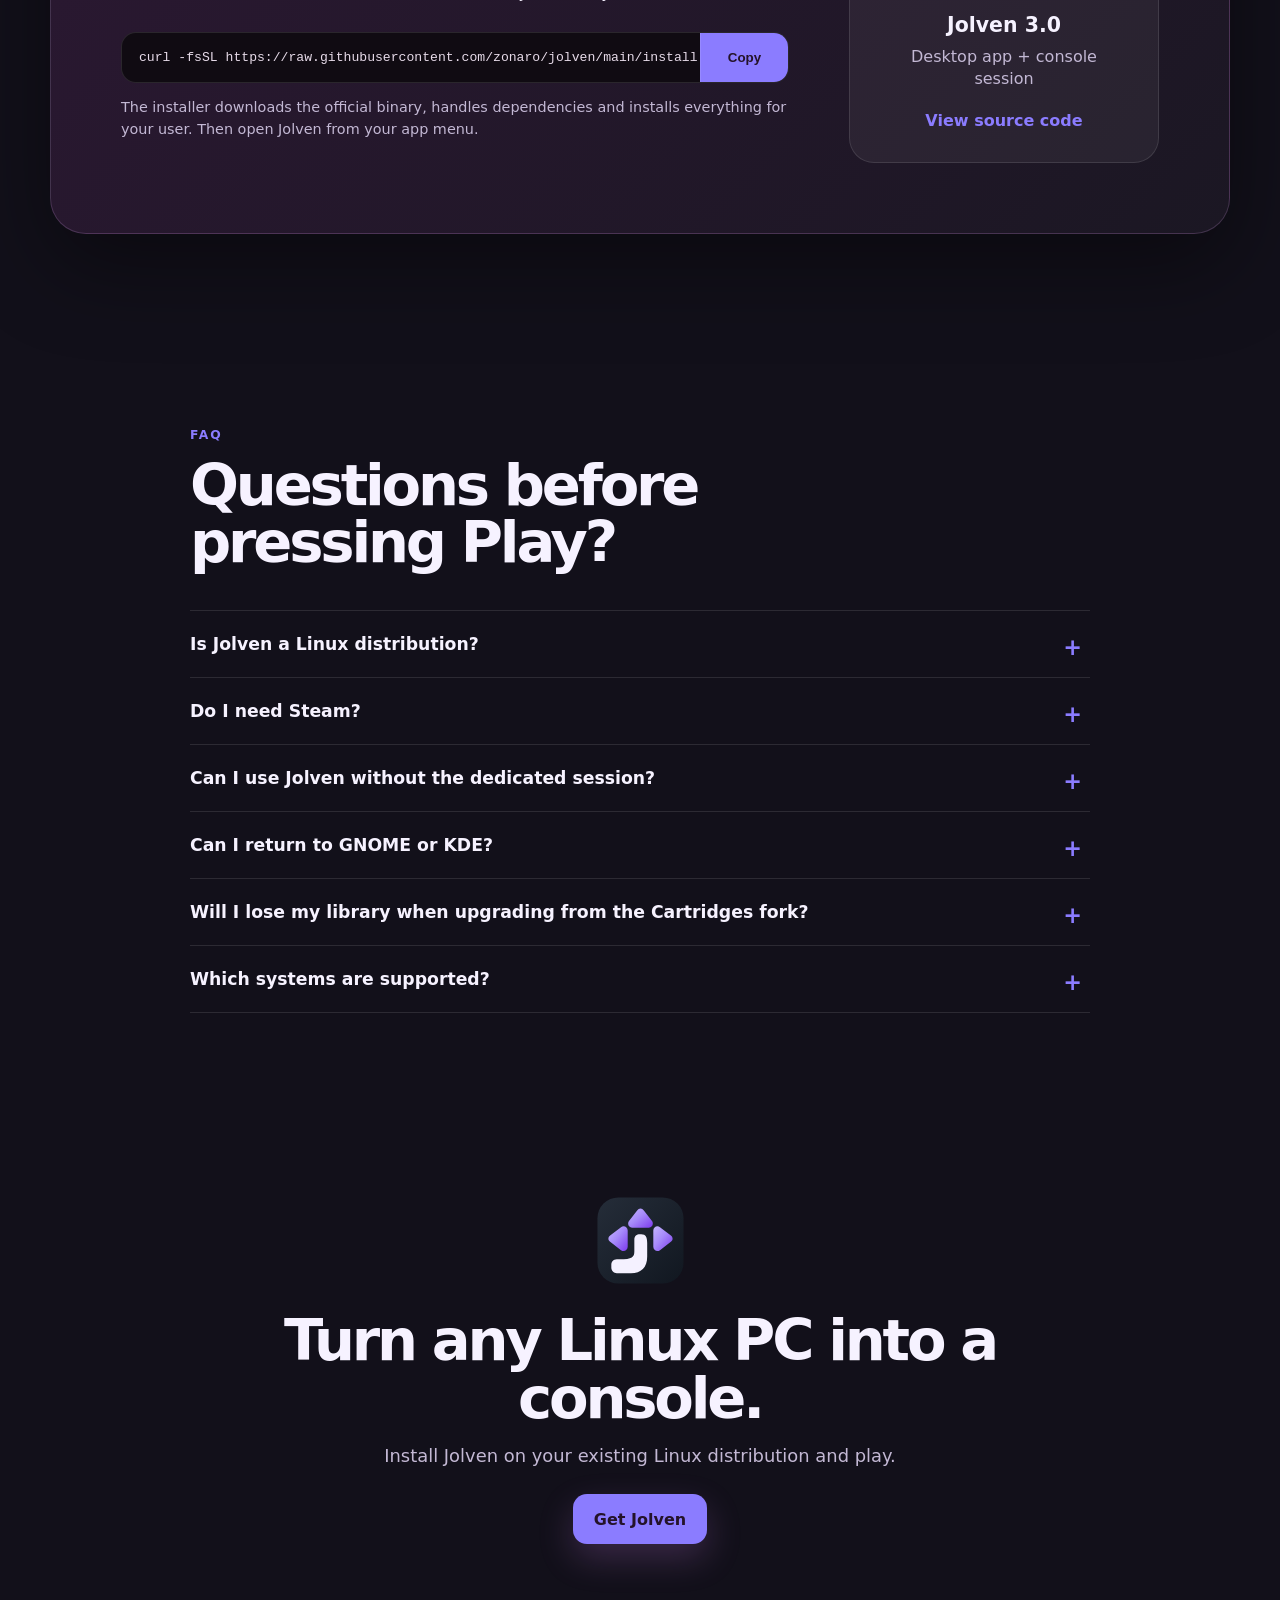
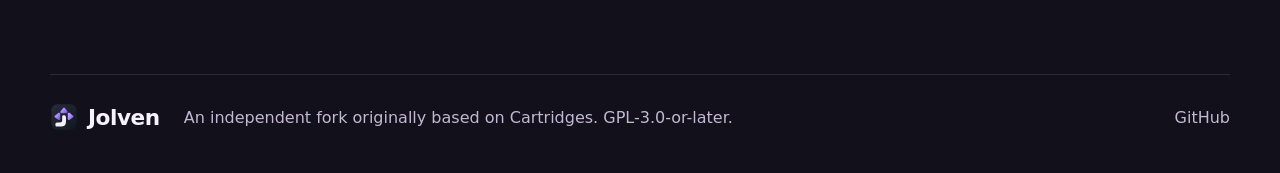
==== commit a0769276: "Highlight exclusive features (IGDB, TheGamesDB, Wallhaven, Tuya) and improve site SEO + llms.txt" ====
--- a/docs/index.html
+++ b/docs/index.html
@@ -4,12 +4,51 @@
     <meta charset="utf-8">
     <meta name="viewport" content="width=device-width, initial-scale=1">
     <meta name="theme-color" content="#12101a">
-    <meta name="description" content="A gamepad-first gaming interface for Linux. Launch your entire library from one place — from your desktop or a dedicated gaming session.">
+    <meta name="description" content="Jolven turns any Linux PC into a console: one gamepad-first library for Steam, Heroic, Lutris, Bottles and emulators, with auto covers, Tuya ambient lighting and a dedicated console session.">
+    <meta name="keywords" content="Jolven, Linux gaming, game launcher, console interface, Steam, Heroic, Lutris, Bottles, emulators, GameMode, Gamescope, Tuya LED, SteamGridDB, IGDB, TheGamesDB, Wallhaven, gamepad, couch gaming">
+    <meta name="author" content="Jolven contributors">
+    <meta name="robots" content="index, follow, max-image-preview:large">
+    <link rel="canonical" href="https://zonaro.github.io/jolven/">
+    <link rel="alternate" hreflang="pt-BR" href="https://zonaro.github.io/jolven/#pt-BR">
+    <link rel="alternate" hreflang="en" href="https://zonaro.github.io/jolven/#en">
+    <link rel="alternate" hreflang="es" href="https://zonaro.github.io/jolven/#es">
+    <link rel="alternate" hreflang="x-default" href="https://zonaro.github.io/jolven/">
+    <meta property="og:type" content="website">
+    <meta property="og:site_name" content="Jolven">
+    <meta property="og:title" content="Jolven — Turn any Linux PC into a console">
+    <meta property="og:description" content="One gamepad-first library for your whole Linux collection: auto covers and details, Tuya ambient lighting, per-game performance profiles and an optional dedicated console session.">
+    <meta property="og:url" content="https://zonaro.github.io/jolven/">
+    <meta property="og:image" content="https://zonaro.github.io/jolven/screenshots/1.png">
+    <meta property="og:image:alt" content="Jolven game library">
+    <meta property="og:locale" content="pt_BR">
+    <meta property="og:locale:alternate" content="en_US">
+    <meta property="og:locale:alternate" content="es_ES">
+    <meta name="twitter:card" content="summary_large_image">
+    <meta name="twitter:title" content="Jolven — Turn any Linux PC into a console">
+    <meta name="twitter:description" content="One gamepad-first library for Steam, Heroic, Lutris, Bottles and emulators — with auto artwork, Tuya lighting and a console session.">
+    <meta name="twitter:image" content="https://zonaro.github.io/jolven/screenshots/1.png">
     <title>Jolven — Turn any Linux PC into a console</title>
     <link rel="icon" href="assets/favicon.svg" type="image/svg+xml">
     <link rel="icon" href="assets/favicon-32.png" type="image/png" sizes="32x32">
+    <link rel="apple-touch-icon" href="assets/favicon-32.png">
     <link rel="stylesheet" href="styles.css">
     <script src="app.js" defer></script>
+    <script type="application/ld+json">
+    {
+      "@context": "https://schema.org",
+      "@type": "SoftwareApplication",
+      "name": "Jolven",
+      "applicationCategory": "GameApplication",
+      "operatingSystem": "Linux",
+      "url": "https://zonaro.github.io/jolven/",
+      "codeRepository": "https://github.com/zonaro/jolven",
+      "license": "https://www.gnu.org/licenses/gpl-3.0.html",
+      "description": "Gamepad-first gaming interface for Linux: one console-style library for Steam, Heroic, Lutris, Bottles and emulators, with automatic covers (SteamGridDB), details (TheGamesDB), screenshots (IGDB), wallpapers (Wallhaven), Tuya ambient lighting and a dedicated Gamescope console session.",
+      "offers": { "@type": "Offer", "price": "0", "priceCurrency": "USD" },
+      "isAccessibleForFree": true,
+      "inLanguage": ["pt-BR", "en", "es"]
+    }
+    </script>
   </head>
   <body>
     <a class="skip-link" href="#main" data-i18n="skip">Pular para o conteúdo</a>
@@ -21,6 +60,7 @@
       </a>
       <nav class="nav-links" aria-label="Primary">
         <a href="#library" data-i18n="navLibrary">Biblioteca</a>
+        <a href="#magic" data-i18n="navMagic">Destaques</a>
         <a href="#controller" data-i18n="navController">Controle</a>
         <a href="#modes" data-i18n="navModes">Modos</a>
         <a href="#faq">FAQ</a>
@@ -106,6 +146,60 @@
         </div>
       </section>
 
+      <section class="section magic" id="magic">
+        <div class="section-heading">
+          <span class="eyebrow" data-i18n="magicEyebrow">Exclusivo Jolven — zero esforço</span>
+          <h2 data-i18n="magicTitle">Uma biblioteca que se arruma sozinha.</h2>
+          <p data-i18n="magicLead">Você só quer jogar. O Jolven cuida da prateleira: busca capas, detalhes, capturas e papéis de parede em quatro fontes — e se uma não conhecer seu jogo, ele tenta a próxima sozinho.</p>
+        </div>
+        <div class="magic-grid">
+          <article class="magic-card">
+            <span class="magic-icon">✦</span>
+            <h3 data-i18n="magicOneTitle">Capas que se encontram sozinhas</h3>
+            <p data-i18n="magicOneText">Arte automática do SteamGridDB, com capas animadas que dão vida à prateleira. Não gostou? Escolha outra com um clique no seletor visual.</p>
+            <span class="magic-tag">SteamGridDB</span>
+          </article>
+          <article class="magic-card">
+            <span class="magic-icon">◫</span>
+            <h3 data-i18n="magicTwoTitle">Detalhes que ajudam a escolher</h3>
+            <p data-i18n="magicTwoText">Sinopse, gêneros, número de jogadores, co-op, faixa etária e data de lançamento — aquela dúvida de “o que vamos jogar hoje?” some em segundos.</p>
+            <span class="magic-tag">TheGamesDB</span>
+          </article>
+          <article class="magic-card">
+            <span class="magic-icon">◎</span>
+            <h3 data-i18n="magicThreeTitle">Capturas que dão o clima</h3>
+            <p data-i18n="magicThreeText">Fotos reais do jogo em alta definição como fundo da biblioteca. Antes mesmo de apertar Play, você já está dentro do jogo.</p>
+            <span class="magic-tag">IGDB</span>
+          </article>
+          <article class="magic-card">
+            <span class="magic-icon">◍</span>
+            <h3 data-i18n="magicFourTitle">Papéis de parede do seu jeito</h3>
+            <p data-i18n="magicFourText">Fundos automáticos ou escolhidos a dedo no Wallhaven, com filtros por categoria, cor e clima. Sua sessão, suas regras — até no visual.</p>
+            <span class="magic-tag">Wallhaven</span>
+          </article>
+        </div>
+        <p class="magic-note" data-i18n="magicNote">Basta adicionar suas chaves gratuitas nas Preferências uma única vez. Sem chaves, o Jolven funciona — com elas, ele brilha.</p>
+      </section>
+
+      <section class="section ambient" id="ambient">
+        <div class="ambient-band">
+          <div class="ambient-copy">
+            <span class="eyebrow" data-i18n="ambientEyebrow">Só o Jolven faz — iluminação Tuya</span>
+            <h2 data-i18n="ambientTitle">A sala joga junto com você.</h2>
+            <p data-i18n="ambientLead">Suas fitas de LED viram parte do jogo: acendem no roxo do Jolven ao abrir o app, vestem a cor da capa quando a partida começa e voltam a como estavam quando você sai — mesmo que estivessem apagadas.</p>
+            <ul class="ambient-list">
+              <li data-i18n="ambientOne">Configuração guiada uma única vez, direto no app</li>
+              <li data-i18n="ambientTwo">Tudo local e automático depois disso — sem nuvem no dia a dia</li>
+              <li data-i18n="ambientThree">Clima de cinema, toda noite de jogo</li>
+            </ul>
+          </div>
+          <div class="ambient-visual" aria-hidden="true">
+            <div class="ambient-glow"></div>
+            <div class="ambient-tv">▶</div>
+          </div>
+        </div>
+      </section>
+
       <section class="section controller" id="controller">
         <div class="section-heading">
           <span class="eyebrow" data-i18n="controllerEyebrow">Gamepad-first by design</span>
@@ -116,6 +210,19 @@
           <article><span>⌁</span><h3 data-i18n="featureControlTitle">Full navigation</h3><p data-i18n="featureControlText">D-pad and sticks move, south confirms, east goes back. Hotplug just works.</p></article>
           <article><span>◉</span><h3 data-i18n="featureOsdTitle">On-screen everything</h3><p data-i18n="featureOsdText">On-screen keyboard, large actions and a global menu with library, power and session controls.</p></article>
           <article><span>◎</span><h3 data-i18n="featureDeskTitle">Still desktop-friendly</h3><p data-i18n="featureDeskText">Mouse and keyboard work everywhere. The controller is an option — never a requirement.</p></article>
+        </div>
+      </section>
+
+      <section class="section performance" id="performance">
+        <div class="section-heading">
+          <span class="eyebrow" data-i18n="perfEyebrow">Rápido onde importa</span>
+          <h2 data-i18n="perfTitle">Configure uma vez. Jogue para sempre.</h2>
+          <p data-i18n="perfLead">Cada jogo lembra do seu jeito favorito de rodar — e o Jolven lembra quanto você já viveu nele.</p>
+        </div>
+        <div class="feature-grid">
+          <article><span>⚡</span><h3 data-i18n="perfOneTitle">Perfil por jogo</h3><p data-i18n="perfOneText">Resolução, limite de quadros e opções de execução guardados por título. Ajustou uma vez, apertou Play para sempre.</p></article>
+          <article><span>◷</span><h3 data-i18n="perfTwoTitle">Seu tempo, registrado</h3><p data-i18n="perfTwoText">Horas jogadas e sessões contadas sozinhas. Descubra seus favoritos de verdade — e retome de onde parou.</p></article>
+          <article><span>✦</span><h3 data-i18n="perfThreeTitle">Potência sem terminal</h3><p data-i18n="perfThreeText">GameMode, MangoHud e Gamescope com interruptores simples, por jogo ou globais. Desempenho de console, sem decorar comandos.</p></article>
         </div>
       </section>
 
--- a/docs/styles.css
+++ b/docs/styles.css
@@ -182,3 +182,32 @@
   .tv { transform: none; padding: 8px 8px 0; }
   .oss-band { padding: 28px 20px; border-radius: 24px; }
 }
+
+.magic-grid { display: grid; grid-template-columns: repeat(4, 1fr); gap: 16px; }
+.magic-card { position: relative; padding: 28px 24px 22px; border: 1px solid var(--line); border-radius: var(--radius); background: linear-gradient(160deg, rgba(139,124,255,.13), rgba(255,255,255,.02)); overflow: hidden; }
+.magic-card::after { content: ""; position: absolute; inset: auto -30% -55% -30%; height: 55%; background: radial-gradient(ellipse at center, rgba(139,124,255,.22), transparent 70%); pointer-events: none; }
+.magic-icon { display: grid; place-items: center; width: 52px; height: 52px; margin-bottom: 22px; border-radius: 16px; color: #28162e; background: var(--purple); font-size: 1.5rem; }
+.magic-card h3 { margin: 0 0 10px; }
+.magic-card p { margin: 0 0 16px; color: var(--muted); line-height: 1.6; font-size: .98rem; }
+.magic-tag { display: inline-block; padding: 5px 12px; border: 1px solid rgba(139,124,255,.4); border-radius: 999px; color: var(--purple); font-size: .76rem; font-weight: 850; letter-spacing: .06em; text-transform: uppercase; }
+.magic-note { max-width: 720px; margin: 26px 0 0; padding: 14px 16px; border-left: 3px solid var(--purple); border-radius: 0 10px 10px 0; background: rgba(139,124,255,.08); color: var(--muted); font-size: .95rem; line-height: 1.6; }
+.ambient-band { display: grid; grid-template-columns: 1.1fr .9fr; align-items: center; gap: 50px; padding: 64px; border: 1px solid rgba(139,124,255,.25); border-radius: 36px; background: linear-gradient(135deg, #241431, #14121f 60%, #12211c); box-shadow: var(--shadow); overflow: hidden; position: relative; }
+.ambient-copy p { color: var(--muted); line-height: 1.65; font-size: clamp(1.02rem, 1.4vw, 1.2rem); }
+.ambient-list { margin: 26px 0 0; padding: 0; list-style: none; display: grid; gap: 12px; }
+.ambient-list li { display: flex; gap: 10px; align-items: flex-start; color: var(--text); font-weight: 600; font-size: .98rem; }
+.ambient-list li::before { content: "✓"; color: var(--green); font-weight: 900; }
+.ambient-visual { position: relative; min-height: 260px; display: grid; place-items: center; }
+.ambient-glow { position: absolute; width: 75%; height: 75%; background: radial-gradient(circle, rgba(145,65,172,.65), rgba(91,227,184,.25) 55%, transparent 75%); filter: blur(50px); animation: ambient-pulse 4s ease-in-out infinite alternate; }
+.ambient-tv { position: relative; z-index: 1; display: grid; place-items: center; width: 130px; height: 130px; border-radius: 32px; background: #0b0912; border: 1px solid rgba(255,255,255,.2); box-shadow: 0 0 60px rgba(145,65,172,.55), 0 30px 90px rgba(0,0,0,.5); font-size: 2.4rem; color: var(--purple); }
+@keyframes ambient-pulse { from { transform: scale(1); opacity: .8; } to { transform: scale(1.12); opacity: 1; } }
+.performance .feature-grid article { background: linear-gradient(145deg, rgba(91,227,184,.09), rgba(255,255,255,.025)); }
+
+@media (max-width: 900px) {
+  .magic-grid { grid-template-columns: repeat(2, 1fr); }
+  .ambient-band { grid-template-columns: 1fr; padding: 40px; }
+  .ambient-visual { min-height: 200px; }
+}
+@media (max-width: 600px) {
+  .magic-grid { grid-template-columns: 1fr; }
+  .ambient-band { padding: 28px 20px; border-radius: 24px; }
+}
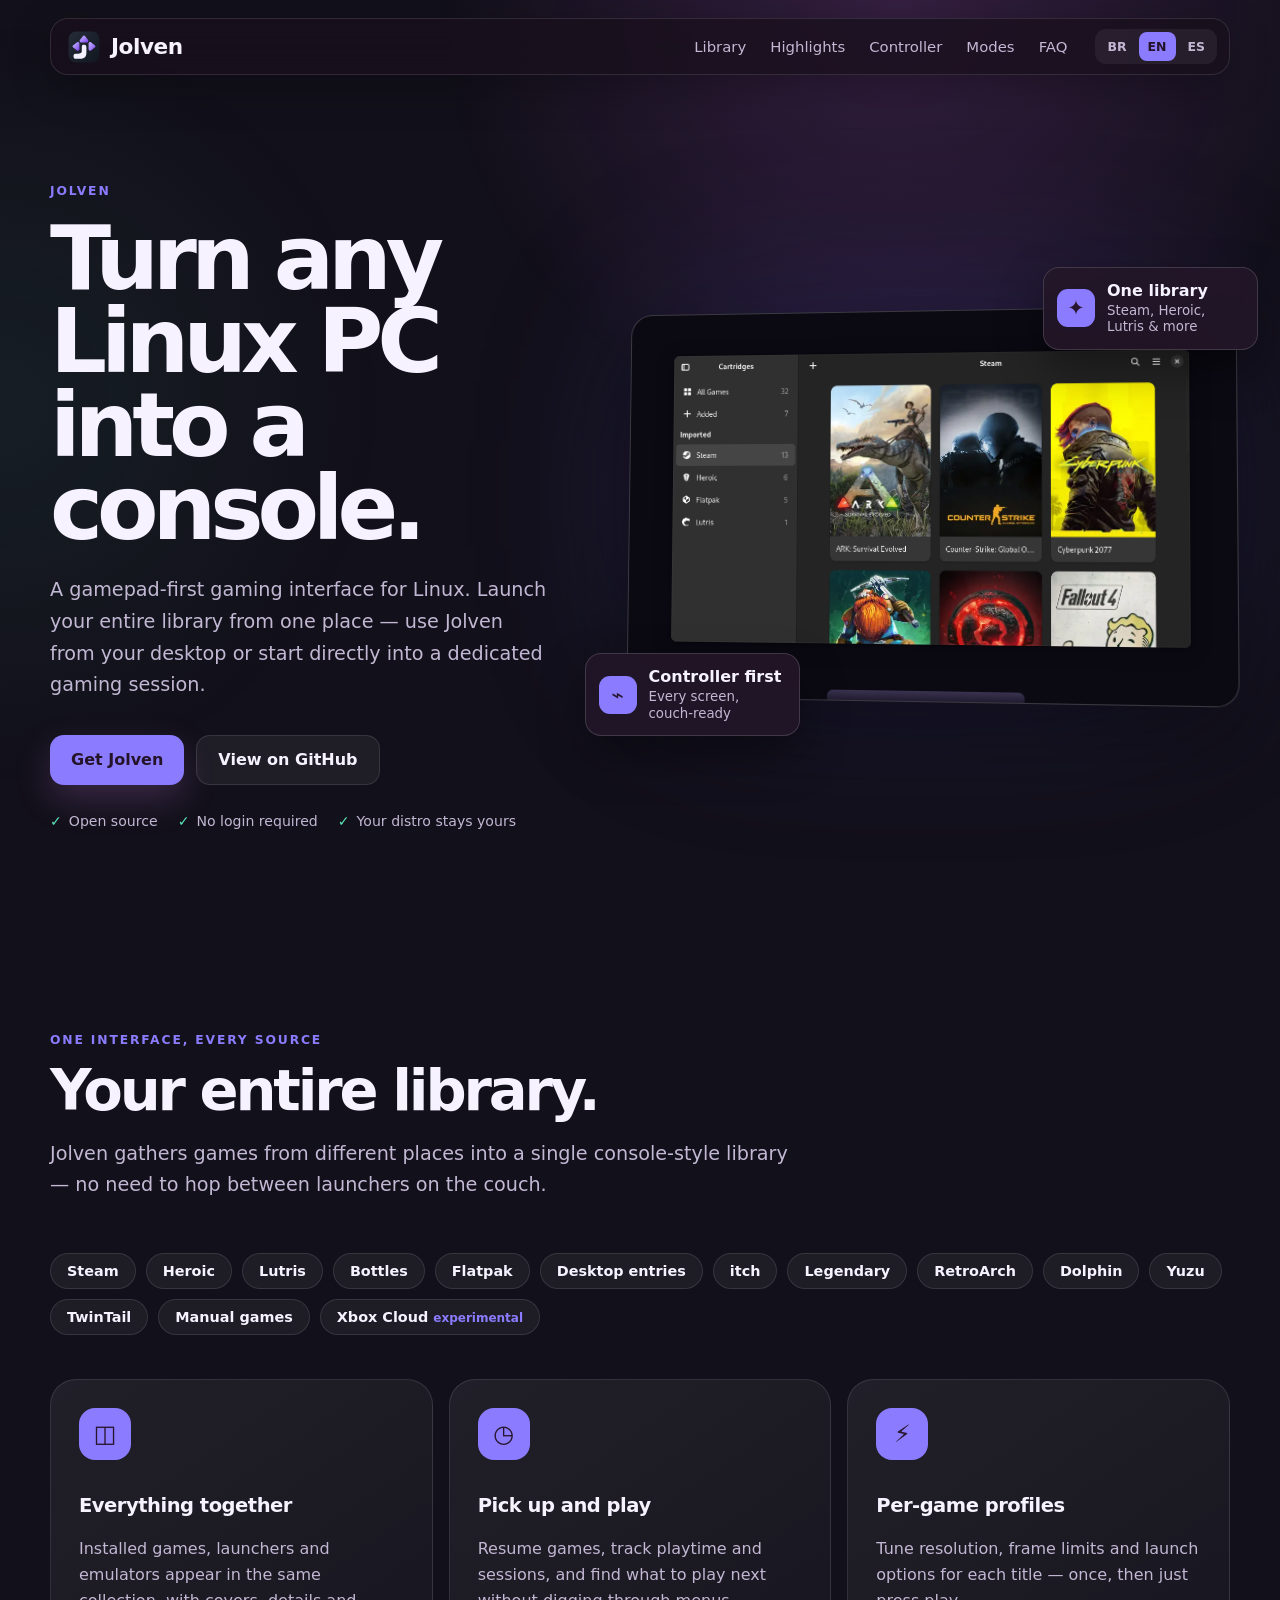
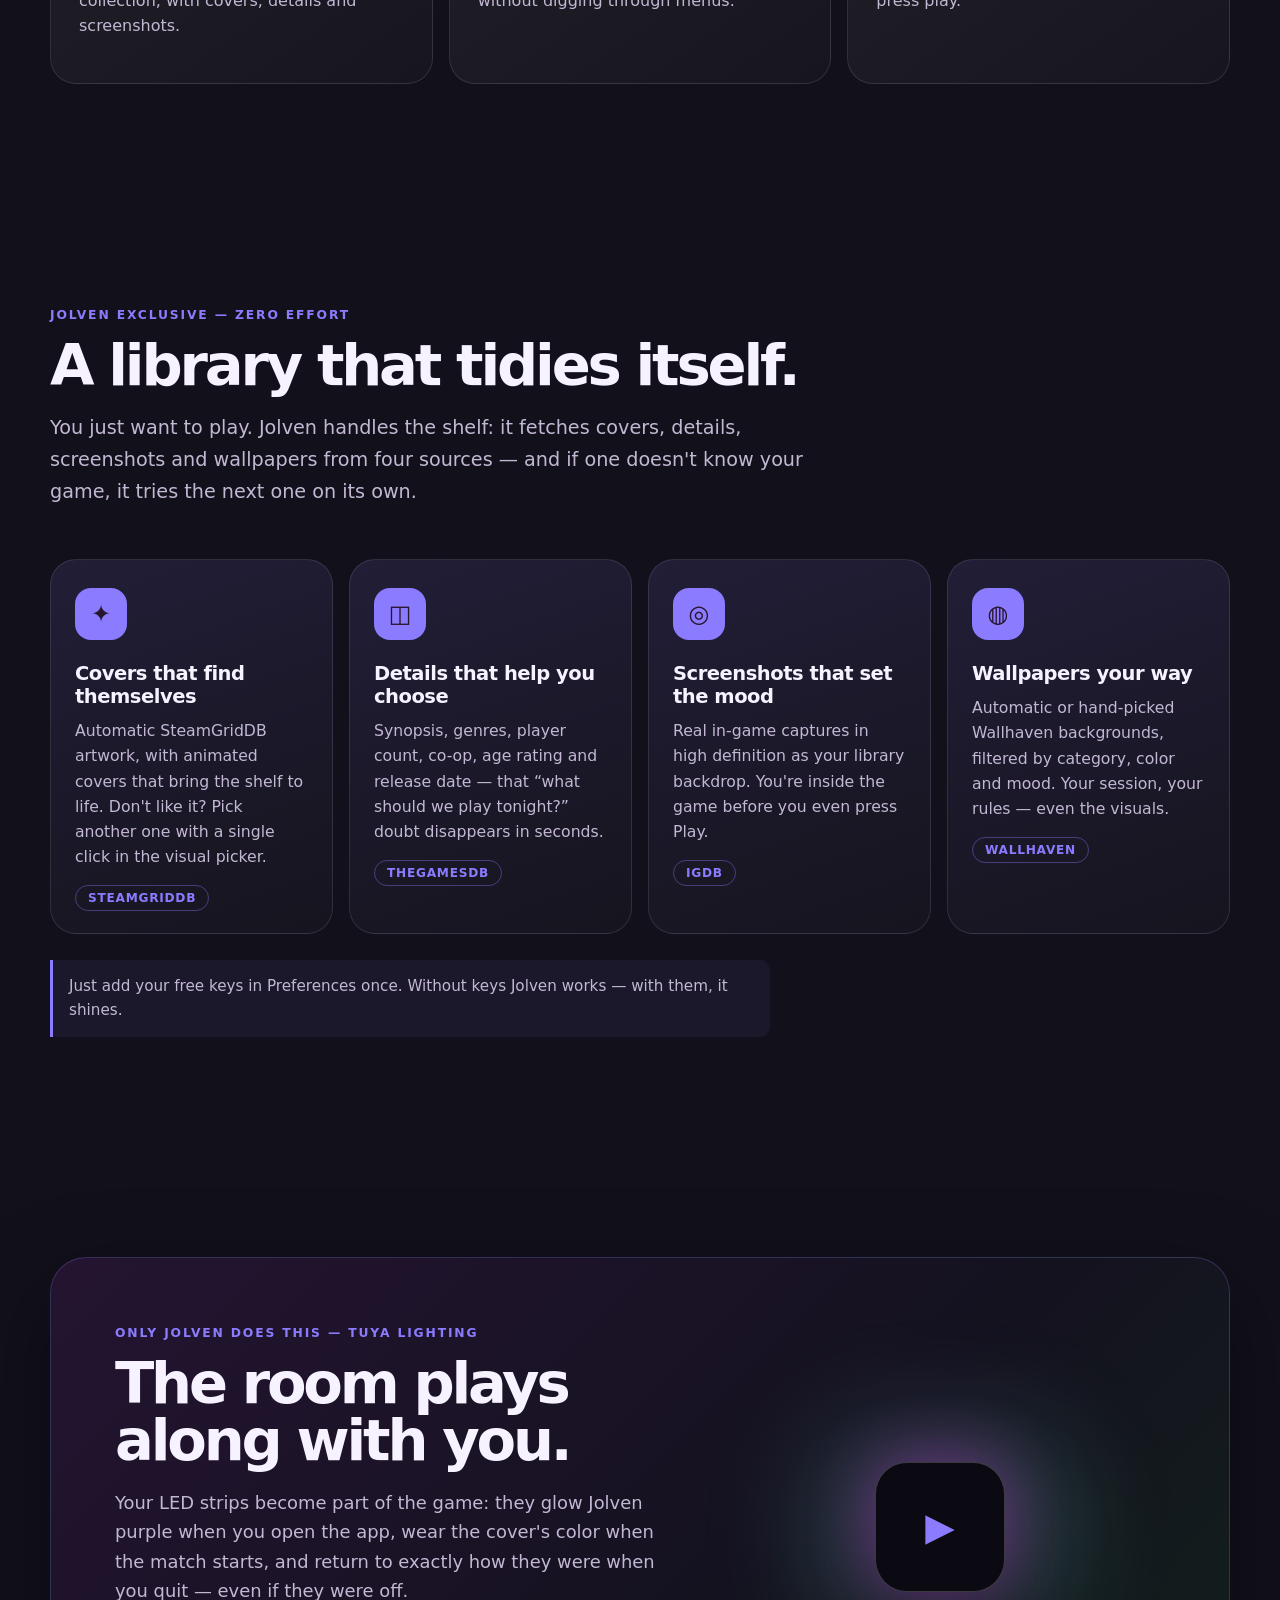
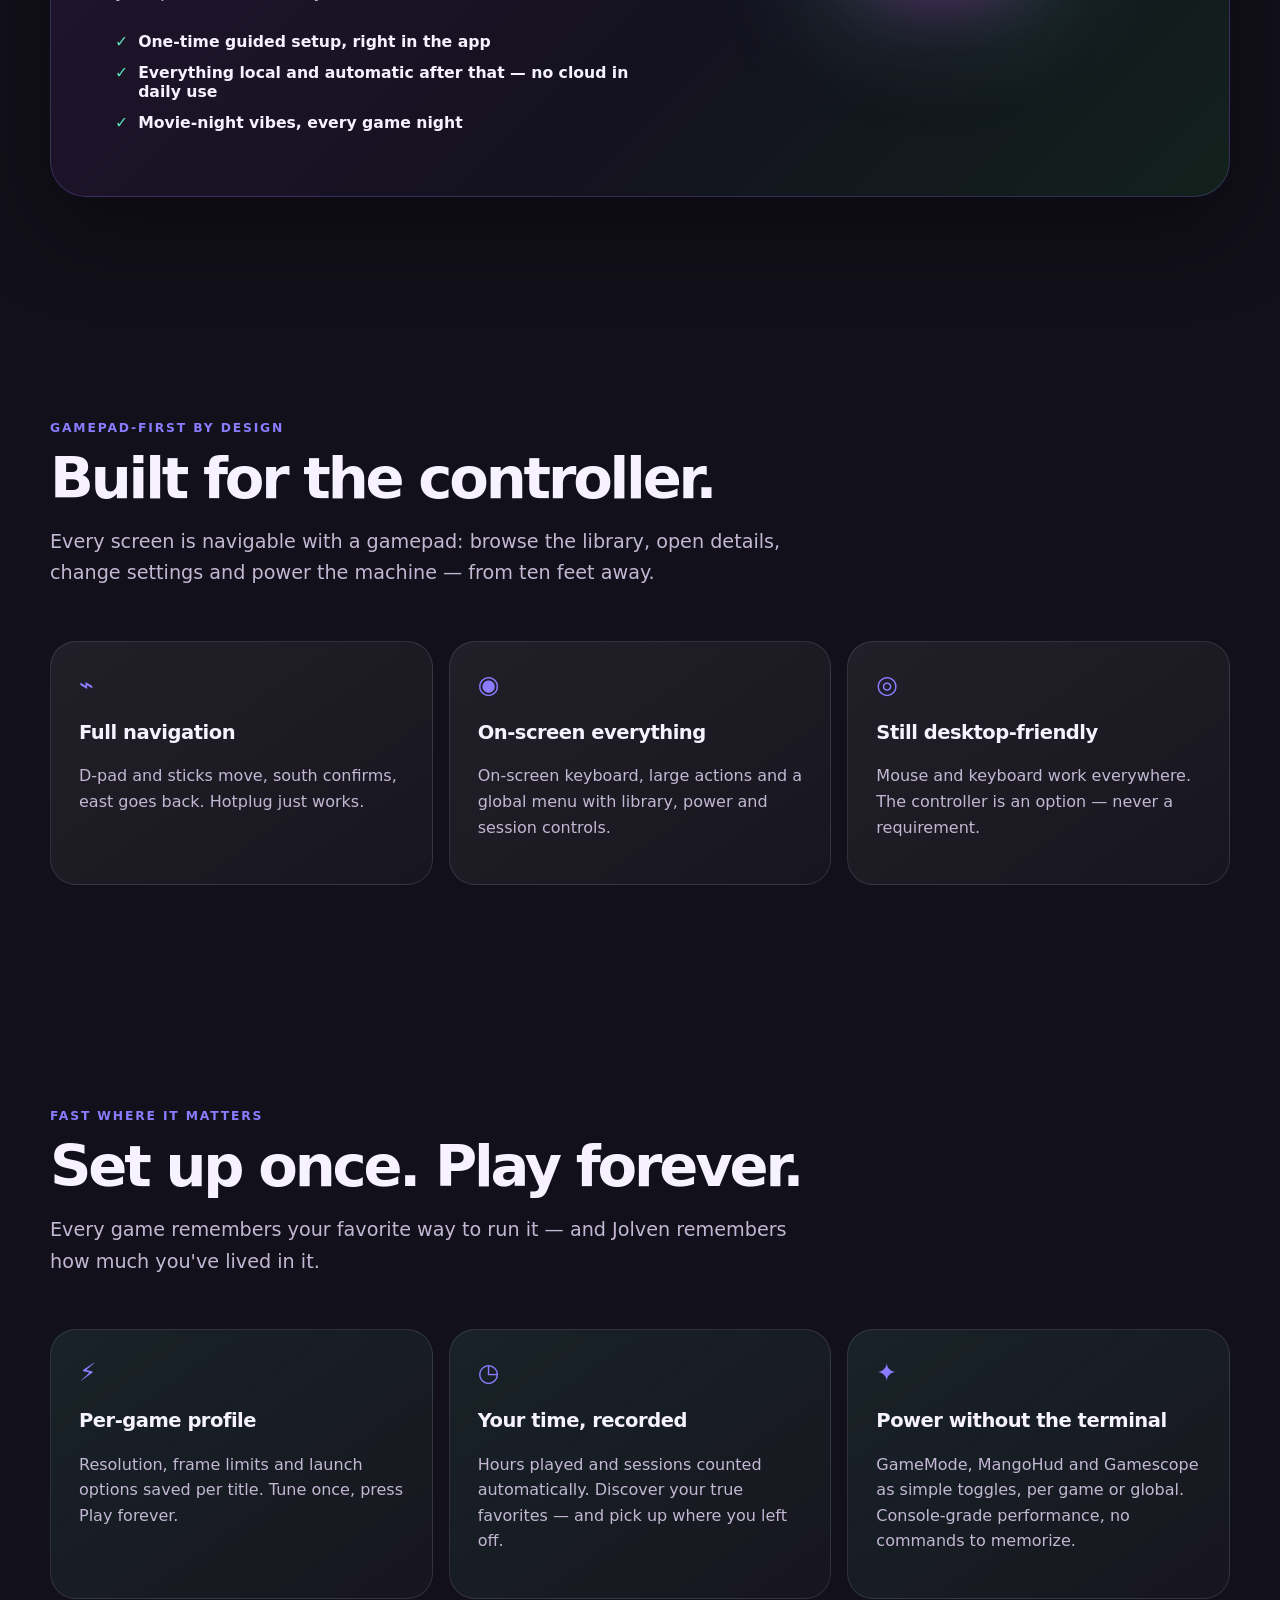
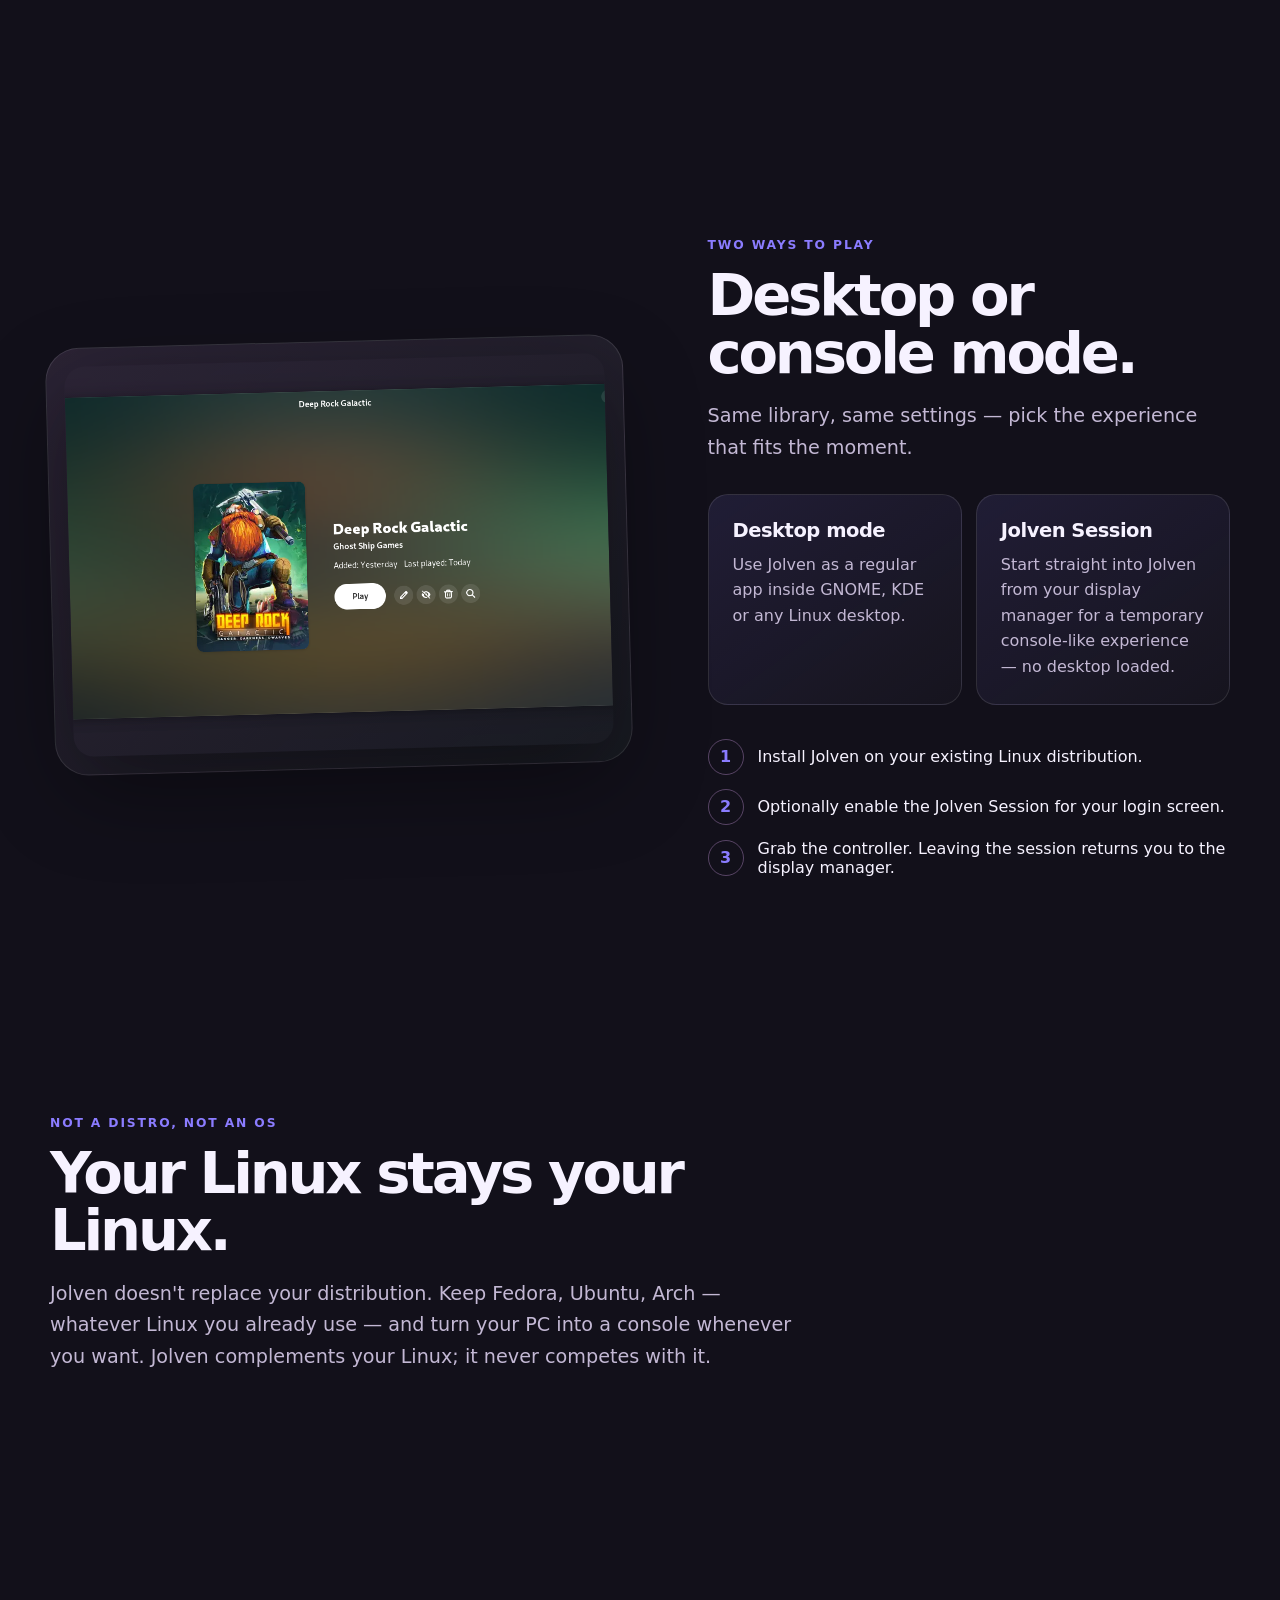
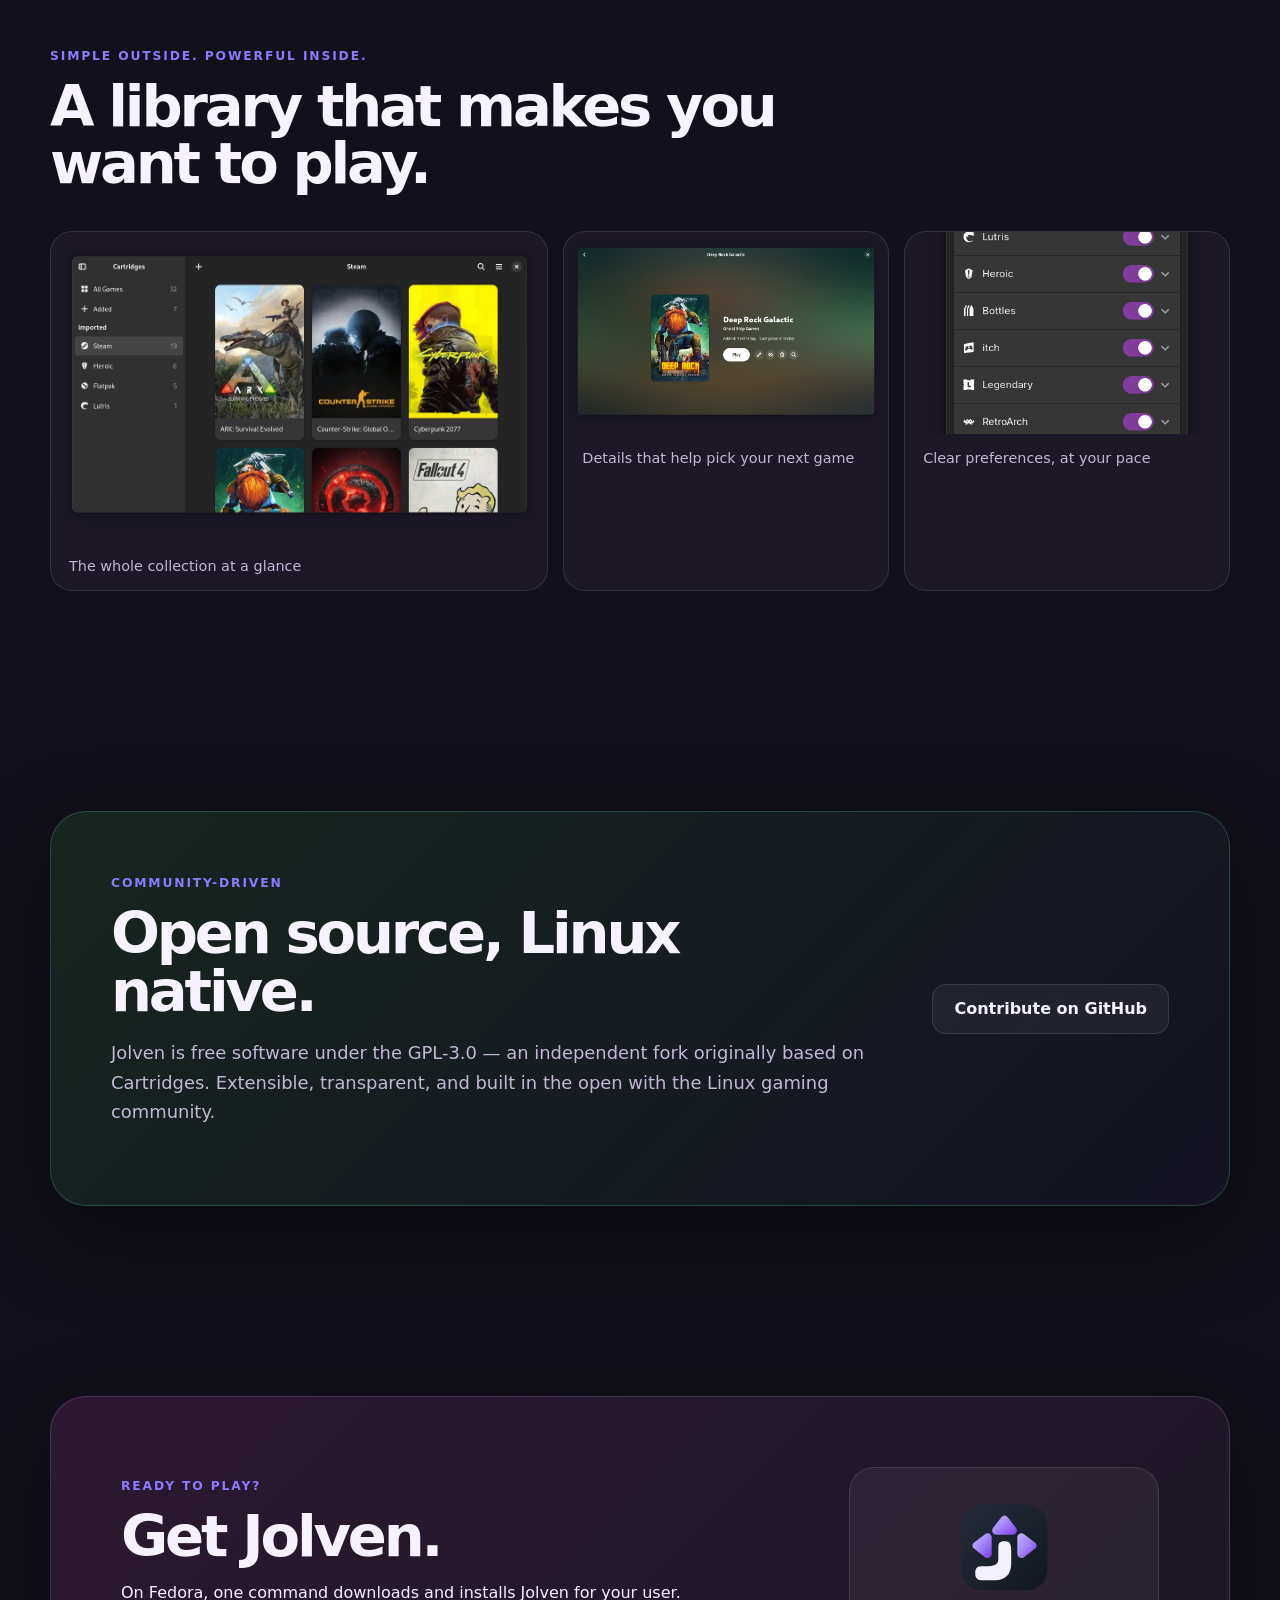
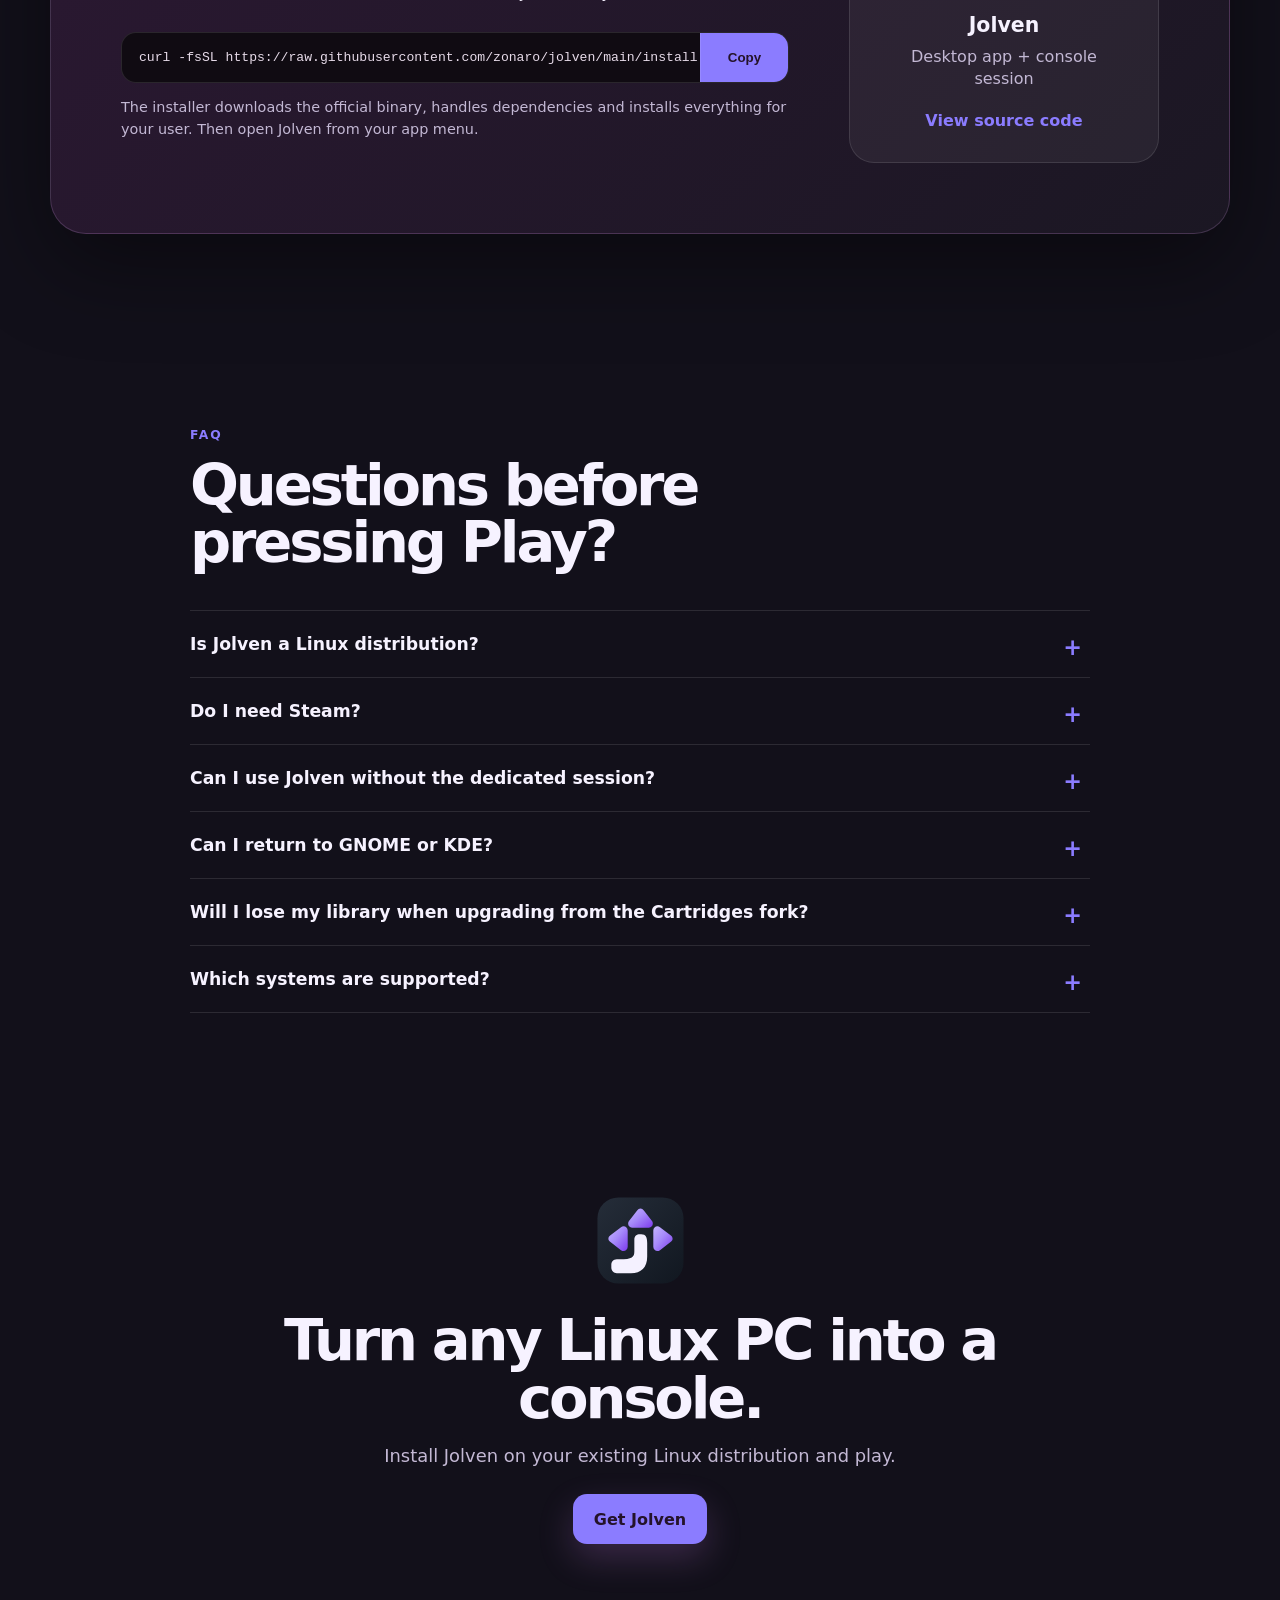
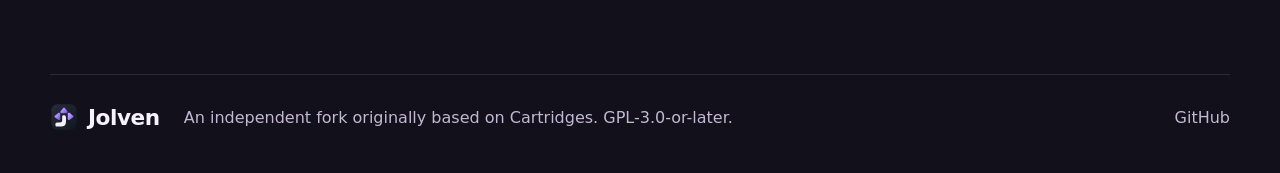
==== commit 4388f9ce: "Unified image picker (SGDB, IGDB, TGDB, Wallhaven, file) for covers and library backgrounds New Imag" ====
--- a/docs/index.html
+++ b/docs/index.html
@@ -4,7 +4,7 @@
     <meta charset="utf-8">
     <meta name="viewport" content="width=device-width, initial-scale=1">
     <meta name="theme-color" content="#12101a">
-    <meta name="description" content="Jolven turns any Linux PC into a console: one gamepad-first library for Steam, Heroic, Lutris, Bottles and emulators, with auto covers, Tuya ambient lighting and a dedicated console session.">
+    <meta name="description" content="Jolven transforma qualquer PC Linux em um console: uma biblioteca gamepad-first para Steam, Heroic, Lutris, Bottles e emuladores, com capas automáticas, iluminação ambiente Tuya e sessão dedicada de console.">
     <meta name="keywords" content="Jolven, Linux gaming, game launcher, console interface, Steam, Heroic, Lutris, Bottles, emulators, GameMode, Gamescope, Tuya LED, SteamGridDB, IGDB, TheGamesDB, Wallhaven, gamepad, couch gaming">
     <meta name="author" content="Jolven contributors">
     <meta name="robots" content="index, follow, max-image-preview:large">
@@ -15,19 +15,19 @@
     <link rel="alternate" hreflang="x-default" href="https://zonaro.github.io/jolven/">
     <meta property="og:type" content="website">
     <meta property="og:site_name" content="Jolven">
-    <meta property="og:title" content="Jolven — Turn any Linux PC into a console">
-    <meta property="og:description" content="One gamepad-first library for your whole Linux collection: auto covers and details, Tuya ambient lighting, per-game performance profiles and an optional dedicated console session.">
+    <meta property="og:title" content="Jolven — Transforme qualquer PC Linux em um console">
+    <meta property="og:description" content="Uma biblioteca gamepad-first para toda sua coleção Linux: capas e detalhes automáticos, iluminação ambiente Tuya, perfis de desempenho por jogo e uma sessão de console dedicada opcional.">
     <meta property="og:url" content="https://zonaro.github.io/jolven/">
     <meta property="og:image" content="https://zonaro.github.io/jolven/screenshots/1.png">
-    <meta property="og:image:alt" content="Jolven game library">
+    <meta property="og:image:alt" content="Biblioteca de jogos do Jolven">
     <meta property="og:locale" content="pt_BR">
     <meta property="og:locale:alternate" content="en_US">
     <meta property="og:locale:alternate" content="es_ES">
     <meta name="twitter:card" content="summary_large_image">
-    <meta name="twitter:title" content="Jolven — Turn any Linux PC into a console">
-    <meta name="twitter:description" content="One gamepad-first library for Steam, Heroic, Lutris, Bottles and emulators — with auto artwork, Tuya lighting and a console session.">
+    <meta name="twitter:title" content="Jolven — Transforme qualquer PC Linux em um console">
+    <meta name="twitter:description" content="Uma biblioteca gamepad-first para Steam, Heroic, Lutris, Bottles e emuladores — com arte automática, iluminação Tuya e sessão de console.">
     <meta name="twitter:image" content="https://zonaro.github.io/jolven/screenshots/1.png">
-    <title>Jolven — Turn any Linux PC into a console</title>
+    <title>Jolven — Transforme qualquer PC Linux em um console</title>
     <link rel="icon" href="assets/favicon.svg" type="image/svg+xml">
     <link rel="icon" href="assets/favicon-32.png" type="image/png" sizes="32x32">
     <link rel="apple-touch-icon" href="assets/favicon-32.png">
@@ -58,14 +58,14 @@
         <img src="assets/favicon.svg" alt="">
         <span class="wordmark">Jolven</span>
       </a>
-      <nav class="nav-links" aria-label="Primary">
+      <nav class="nav-links" aria-label="Primária" data-i18n-aria-label="navAria">
         <a href="#library" data-i18n="navLibrary">Biblioteca</a>
         <a href="#magic" data-i18n="navMagic">Destaques</a>
         <a href="#controller" data-i18n="navController">Controle</a>
         <a href="#modes" data-i18n="navModes">Modos</a>
-        <a href="#faq">FAQ</a>
+        <a href="#faq" data-i18n="navFaq">FAQ</a>
       </nav>
-      <div class="language-switcher" role="group" aria-label="Language">
+      <div class="language-switcher" role="group" aria-label="Idioma" data-i18n-aria-label="langAria">
         <button type="button" data-lang="pt-BR" aria-pressed="true">BR</button>
         <button type="button" data-lang="en" aria-pressed="false">EN</button>
         <button type="button" data-lang="es" aria-pressed="false">ES</button>
@@ -76,72 +76,72 @@
       <section class="hero" id="top">
         <div class="hero-copy">
           <span class="eyebrow">Jolven</span>
-          <h1 data-i18n="heroTitle">Turn any Linux PC into a console.</h1>
-          <p class="hero-lead" data-i18n="heroLead">A gamepad-first gaming interface for Linux. Launch your entire library from one place — use Jolven from your desktop or start directly into a dedicated gaming session.</p>
+          <h1 data-i18n="heroTitle">Transforme qualquer PC Linux em um console.</h1>
+          <p class="hero-lead" data-i18n="heroLead">Uma interface de jogos gamepad-first para Linux. Lance sua biblioteca inteira de um só lugar — use o Jolven no desktop ou inicie direto em uma sessão dedicada de jogos.</p>
           <div class="hero-actions">
             <a class="button primary" href="#install" data-i18n="ctaGet">Get Jolven</a>
             <a class="button secondary" href="https://github.com/zonaro/jolven" data-i18n="ctaGithub">View on GitHub</a>
           </div>
-          <ul class="trust-list" aria-label="Highlights">
-            <li data-i18n="trustOpen">Open source</li>
-            <li data-i18n="trustNoLogin">No login required</li>
-            <li data-i18n="trustDistro">Your distro stays yours</li>
+          <ul class="trust-list" aria-label="Destaques" data-i18n-aria-label="trustAria">
+            <li data-i18n="trustOpen">Código aberto</li>
+            <li data-i18n="trustNoLogin">Sem login obrigatório</li>
+            <li data-i18n="trustDistro">Sua distro continua sua</li>
           </ul>
         </div>
-        <div class="hero-visual" aria-label="Jolven preview">
+        <div class="hero-visual" aria-label="Prévia do Jolven" data-i18n-aria-label="heroVisualAria">
           <div class="glow"></div>
           <div class="tv">
-            <img class="app-shot" src="screenshots/1.png" alt="Jolven game library" data-i18n-alt="heroImageAlt">
+            <img class="app-shot" src="screenshots/1.png" alt="Biblioteca de jogos do Jolven" data-i18n-alt="heroImageAlt">
             <div class="tv-stand"></div>
           </div>
           <div class="floating-card card-controller">
             <span class="card-icon">⌁</span>
-            <div><strong data-i18n="floatControllerTitle">Controller first</strong><small data-i18n="floatControllerText">Every screen, couch-ready</small></div>
+            <div><strong data-i18n="floatControllerTitle">Controle primeiro</strong><small data-i18n="floatControllerText">Toda tela, pronta para o sofá</small></div>
           </div>
           <div class="floating-card card-library">
             <span class="card-icon">✦</span>
-            <div><strong data-i18n="floatLibraryTitle">One library</strong><small data-i18n="floatLibraryText">Steam, Heroic, Lutris &amp; more</small></div>
+            <div><strong data-i18n="floatLibraryTitle">Uma biblioteca</strong><small data-i18n="floatLibraryText">Steam, Heroic, Lutris e mais</small></div>
           </div>
         </div>
       </section>
 
       <section class="section library" id="library">
         <div class="section-heading">
-          <span class="eyebrow" data-i18n="libraryEyebrow">One interface, every source</span>
-          <h2 data-i18n="libraryTitle">Your entire library.</h2>
-          <p data-i18n="libraryLead">Jolven gathers games from different places into a single console-style library — no need to hop between launchers on the couch.</p>
-        </div>
-        <ul class="chip-row" aria-label="Supported sources">
+          <span class="eyebrow" data-i18n="libraryEyebrow">Uma interface, todas as origens</span>
+          <h2 data-i18n="libraryTitle">Sua biblioteca inteira.</h2>
+          <p data-i18n="libraryLead">O Jolven reúne jogos de diferentes lugares em uma única biblioteca estilo console — sem pular entre launchers no sofá.</p>
+        </div>
+        <ul class="chip-row" aria-label="Fontes suportadas" data-i18n-aria-label="chipsAria">
           <li>Steam</li>
           <li>Heroic</li>
           <li>Lutris</li>
           <li>Bottles</li>
           <li>Flatpak</li>
-          <li>Desktop entries</li>
+          <li data-i18n="chipDesktop">Entradas desktop</li>
           <li>itch</li>
           <li>Legendary</li>
           <li>RetroArch</li>
           <li>Dolphin</li>
           <li>Yuzu</li>
           <li>TwinTail</li>
-          <li data-i18n="chipManual">Manual games</li>
-          <li class="chip-experimental" title="Experimental">Xbox Cloud <small data-i18n="chipExperimental">experimental</small></li>
+          <li data-i18n="chipManual">Jogos manuais</li>
+          <li class="chip-experimental" title="Experimental" data-i18n-title="chipExpTitle">Xbox Cloud <small data-i18n="chipExperimental">experimental</small></li>
         </ul>
         <div class="benefit-grid">
           <article>
             <span class="feature-icon">◫</span>
-            <h3 data-i18n="benefitOneTitle">Everything together</h3>
-            <p data-i18n="benefitOneText">Installed games, launchers and emulators appear in the same collection, with covers, details and screenshots.</p>
+            <h3 data-i18n="benefitOneTitle">Tudo junto</h3>
+            <p data-i18n="benefitOneText">Jogos instalados, launchers e emuladores aparecem na mesma coleção, com capas, detalhes e capturas.</p>
           </article>
           <article>
             <span class="feature-icon">◷</span>
-            <h3 data-i18n="benefitTwoTitle">Pick up and play</h3>
-            <p data-i18n="benefitTwoText">Resume games, track playtime and sessions, and find what to play next without digging through menus.</p>
+            <h3 data-i18n="benefitTwoTitle">Jogar e retomar</h3>
+            <p data-i18n="benefitTwoText">Retome partidas, acompanhe tempo de jogo e sessões, e ache o próximo jogo sem cavar menus.</p>
           </article>
           <article>
             <span class="feature-icon">⚡</span>
-            <h3 data-i18n="benefitThreeTitle">Per-game profiles</h3>
-            <p data-i18n="benefitThreeText">Tune resolution, frame limits and launch options for each title — once, then just press play.</p>
+            <h3 data-i18n="benefitThreeTitle">Perfil por jogo</h3>
+            <p data-i18n="benefitThreeText">Ajuste resolução, limite de quadros e opções de execução para cada título — uma vez, depois é só jogar.</p>
           </article>
         </div>
       </section>
@@ -202,14 +202,14 @@
 
       <section class="section controller" id="controller">
         <div class="section-heading">
-          <span class="eyebrow" data-i18n="controllerEyebrow">Gamepad-first by design</span>
-          <h2 data-i18n="controllerTitle">Built for the controller.</h2>
-          <p data-i18n="controllerLead">Every screen is navigable with a gamepad: browse the library, open details, change settings and power the machine — from ten feet away.</p>
+          <span class="eyebrow" data-i18n="controllerEyebrow">Gamepad-first por projeto</span>
+          <h2 data-i18n="controllerTitle">Feito para o controle.</h2>
+          <p data-i18n="controllerLead">Toda tela é navegável com gamepad: explore a biblioteca, abra detalhes, mude ajustes e desligue a máquina — do sofá.</p>
         </div>
         <div class="feature-grid">
-          <article><span>⌁</span><h3 data-i18n="featureControlTitle">Full navigation</h3><p data-i18n="featureControlText">D-pad and sticks move, south confirms, east goes back. Hotplug just works.</p></article>
-          <article><span>◉</span><h3 data-i18n="featureOsdTitle">On-screen everything</h3><p data-i18n="featureOsdText">On-screen keyboard, large actions and a global menu with library, power and session controls.</p></article>
-          <article><span>◎</span><h3 data-i18n="featureDeskTitle">Still desktop-friendly</h3><p data-i18n="featureDeskText">Mouse and keyboard work everywhere. The controller is an option — never a requirement.</p></article>
+          <article><span>⌁</span><h3 data-i18n="featureControlTitle">Navegação total</h3><p data-i18n="featureControlText">Direcional e analógicos movem, sul confirma, leste volta. Hotplug funciona.</p></article>
+          <article><span>◉</span><h3 data-i18n="featureOsdTitle">Tudo na tela</h3><p data-i18n="featureOsdText">Teclado virtual, ações grandes e um menu global com biblioteca, energia e sessão.</p></article>
+          <article><span>◎</span><h3 data-i18n="featureDeskTitle">Amigável no desktop</h3><p data-i18n="featureDeskText">Mouse e teclado funcionam em tudo. O controle é uma opção — nunca obrigação.</p></article>
         </div>
       </section>
 
@@ -229,107 +229,107 @@
       <section class="section game-mode" id="modes">
         <div class="mode-visual">
           <div class="mode-screen">
-            <img src="screenshots/2.png" alt="Jolven game details" data-i18n-alt="modeImageAlt">
+            <img src="screenshots/2.png" alt="Detalhes de um jogo no Jolven" data-i18n-alt="modeImageAlt">
           </div>
         </div>
         <div class="mode-copy">
-          <span class="eyebrow" data-i18n="modeEyebrow">Two ways to play</span>
-          <h2 data-i18n="modeTitle">Desktop or console mode.</h2>
-          <p data-i18n="modeLead">Same library, same settings — pick the experience that fits the moment.</p>
+          <span class="eyebrow" data-i18n="modeEyebrow">Dois jeitos de jogar</span>
+          <h2 data-i18n="modeTitle">Desktop ou console mode.</h2>
+          <p data-i18n="modeLead">Mesma biblioteca, mesmos ajustes — escolha a experiência do momento.</p>
           <div class="mode-cards">
             <div class="mode-card">
               <h3 data-i18n="modeDesktopTitle">Desktop mode</h3>
-              <p data-i18n="modeDesktopText">Use Jolven as a regular app inside GNOME, KDE or any Linux desktop.</p>
+              <p data-i18n="modeDesktopText">Use o Jolven como um app normal dentro do GNOME, KDE ou outro desktop Linux.</p>
             </div>
             <div class="mode-card">
               <h3 data-i18n="modeSessionTitle">Jolven Session</h3>
-              <p data-i18n="modeSessionText">Start straight into Jolven from your display manager for a temporary console-like experience — no desktop loaded.</p>
+              <p data-i18n="modeSessionText">Inicie direto no Jolven pelo display manager para uma experiência temporária estilo console — sem carregar o desktop.</p>
             </div>
           </div>
           <div class="mode-steps">
-            <div><span>1</span><p data-i18n="modeStepOne">Install Jolven on your existing Linux distribution.</p></div>
-            <div><span>2</span><p data-i18n="modeStepTwo">Optionally enable the Jolven Session for your login screen.</p></div>
-            <div><span>3</span><p data-i18n="modeStepThree">Grab the controller. Leaving the session returns you to the display manager.</p></div>
+            <div><span>1</span><p data-i18n="modeStepOne">Instale o Jolven na sua distribuição Linux atual.</p></div>
+            <div><span>2</span><p data-i18n="modeStepTwo">Ative a Jolven Session para a tela de login (opcional).</p></div>
+            <div><span>3</span><p data-i18n="modeStepThree">Pegue o controle. Sair da sessão volta ao display manager.</p></div>
           </div>
         </div>
       </section>
 
       <section class="section distro" id="distro">
         <div class="section-heading">
-          <span class="eyebrow" data-i18n="distroEyebrow">Not a distro, not an OS</span>
-          <h2 data-i18n="distroTitle">Your Linux stays your Linux.</h2>
-          <p data-i18n="distroLead">Jolven doesn't replace your distribution. Keep Fedora, Ubuntu, Arch — whatever Linux you already use — and turn your PC into a console whenever you want. Jolven complements your Linux; it never competes with it.</p>
+          <span class="eyebrow" data-i18n="distroEyebrow">Não é distro, não é SO</span>
+          <h2 data-i18n="distroTitle">Seu Linux continua seu Linux.</h2>
+          <p data-i18n="distroLead">O Jolven não substitui sua distribuição. Mantenha Fedora, Ubuntu, Arch — o Linux que você já usa — e transforme o PC em console quando quiser. O Jolven complementa seu Linux; nunca compete com ele.</p>
         </div>
       </section>
 
       <section class="section gallery" aria-labelledby="gallery-title">
         <div class="section-heading compact">
-          <span class="eyebrow" data-i18n="galleryEyebrow">Simple outside. Powerful inside.</span>
-          <h2 id="gallery-title" data-i18n="galleryTitle">A library that makes you want to play.</h2>
+          <span class="eyebrow" data-i18n="galleryEyebrow">Simples por fora. Poderoso por dentro.</span>
+          <h2 id="gallery-title" data-i18n="galleryTitle">Uma biblioteca que convida você a jogar.</h2>
         </div>
         <div class="gallery-grid">
-          <figure><img src="screenshots/1.png" alt="Game library" data-i18n-alt="galleryOneAlt"><figcaption data-i18n="galleryOne">The whole collection at a glance</figcaption></figure>
-          <figure><img src="screenshots/2.png" alt="Game details" data-i18n-alt="galleryTwoAlt"><figcaption data-i18n="galleryTwo">Details that help pick your next game</figcaption></figure>
-          <figure><img src="screenshots/4.png" alt="Preferences" data-i18n-alt="galleryThreeAlt"><figcaption data-i18n="galleryThree">Clear preferences, at your pace</figcaption></figure>
+          <figure><img src="screenshots/1.png" alt="Biblioteca do Jolven" data-i18n-alt="galleryOneAlt"><figcaption data-i18n="galleryOne">Toda a coleção em um olhar</figcaption></figure>
+          <figure><img src="screenshots/2.png" alt="Detalhes de um jogo" data-i18n-alt="galleryTwoAlt"><figcaption data-i18n="galleryTwo">Detalhes para decidir o próximo jogo</figcaption></figure>
+          <figure><img src="screenshots/4.png" alt="Preferências do Jolven" data-i18n-alt="galleryThreeAlt"><figcaption data-i18n="galleryThree">Preferências claras, no seu ritmo</figcaption></figure>
         </div>
       </section>
 
       <section class="section oss" id="opensource">
         <div class="oss-band">
           <div>
-            <span class="eyebrow" data-i18n="ossEyebrow">Community-driven</span>
-            <h2 data-i18n="ossTitle">Open source, Linux native.</h2>
-            <p data-i18n="ossLead">Jolven is free software under the GPL-3.0 — an independent fork originally based on Cartridges. Extensible, transparent, and built in the open with the Linux gaming community.</p>
-          </div>
-          <a class="button secondary" href="https://github.com/zonaro/jolven" data-i18n="ossButton">Contribute on GitHub</a>
+            <span class="eyebrow" data-i18n="ossEyebrow">Feito pela comunidade</span>
+            <h2 data-i18n="ossTitle">Open source, nativo Linux.</h2>
+            <p data-i18n="ossLead">Jolven é software livre sob GPL-3.0 — um fork independente originalmente baseado no Cartridges. Extensível, transparente e construído em aberto com a comunidade Linux.</p>
+          </div>
+          <a class="button secondary" href="https://github.com/zonaro/jolven" data-i18n="ossButton">Contribuir no GitHub</a>
         </div>
       </section>
 
       <section class="section install" id="install">
         <div class="install-copy">
-          <span class="eyebrow" data-i18n="installEyebrow">Ready to play?</span>
+          <span class="eyebrow" data-i18n="installEyebrow">Pronto para jogar?</span>
           <h2 data-i18n="installTitle">Get Jolven.</h2>
-          <p data-i18n="installLead">On Fedora, one command downloads and installs Jolven for your user.</p>
+          <p data-i18n="installLead">No Fedora, um único comando baixa e instala o Jolven no seu usuário.</p>
           <div class="command-box">
             <code id="install-command">curl -fsSL https://raw.githubusercontent.com/zonaro/jolven/main/install.sh | bash</code>
-            <button type="button" id="copy-command" data-i18n="copy">Copy</button>
-          </div>
-          <p class="command-note" data-i18n="installNote">The installer downloads the official binary, handles dependencies and installs everything for your user. Then open Jolven from your app menu.</p>
+            <button type="button" id="copy-command" data-i18n="copy">Copiar</button>
+          </div>
+          <p class="command-note" data-i18n="installNote">O instalador baixa o binário oficial, cuida das dependências e instala tudo no seu usuário. Depois, abra o Jolven pelo menu de aplicativos.</p>
         </div>
         <div class="install-card">
           <img src="assets/favicon.svg" alt="">
-          <strong>Jolven 3.0</strong>
-          <span data-i18n="installCardText">Desktop app + console session</span>
-          <a href="https://github.com/zonaro/jolven" data-i18n="viewSource">View source code</a>
+          <strong>Jolven</strong>
+          <span data-i18n="installCardText">App desktop + sessão console</span>
+          <a href="https://github.com/zonaro/jolven" data-i18n="viewSource">Ver código-fonte</a>
         </div>
       </section>
 
       <section class="section faq" id="faq">
         <div class="section-heading compact">
-          <span class="eyebrow">FAQ</span>
-          <h2 data-i18n="faqTitle">Questions before pressing Play?</h2>
+          <span class="eyebrow" data-i18n="faqEyebrow">FAQ</span>
+          <h2 data-i18n="faqTitle">Dúvidas antes de apertar Play?</h2>
         </div>
         <div class="faq-list">
-          <details><summary data-i18n="faqOneQ">Is Jolven a Linux distribution?</summary><p data-i18n="faqOneA">No. Jolven runs on top of your existing Linux installation — Fedora, Ubuntu, Arch, whatever you use. It is a gaming interface and an optional dedicated session, not an OS.</p></details>
-          <details><summary data-i18n="faqTwoQ">Do I need Steam?</summary><p data-i18n="faqTwoA">No. Jolven imports from Steam, Heroic, Lutris, Bottles, Flatpak, desktop entries, emulators and manually added games. Use any combination you like — or none at all.</p></details>
-          <details><summary data-i18n="faqThreeQ">Can I use Jolven without the dedicated session?</summary><p data-i18n="faqThreeA">Yes. Jolven works as a regular desktop application inside GNOME, KDE or another graphical environment.</p></details>
-          <details><summary data-i18n="faqFourQ">Can I return to GNOME or KDE?</summary><p data-i18n="faqFourA">Yes. The dedicated Jolven Session is optional. Leaving it brings you back to the display manager, where your usual desktop is untouched.</p></details>
-          <details><summary data-i18n="faqFiveQ">Will I lose my library when upgrading from the Cartridges fork?</summary><p data-i18n="faqFiveA">No. On first launch, Jolven copies your existing library, covers, settings and metadata to its own folders. Your original data is never deleted.</p></details>
-          <details><summary data-i18n="faqSixQ">Which systems are supported?</summary><p data-i18n="faqSixA">The app targets Linux desktops. Dedicated Jolven Session installation is currently prepared for Fedora.</p></details>
+          <details><summary data-i18n="faqOneQ">O Jolven é uma distribuição Linux?</summary><p data-i18n="faqOneA">Não. O Jolven roda sobre sua instalação Linux atual — Fedora, Ubuntu, Arch, a que você usar. É uma interface de jogos e uma sessão dedicada opcional, não um sistema operacional.</p></details>
+          <details><summary data-i18n="faqTwoQ">Preciso do Steam?</summary><p data-i18n="faqTwoA">Não. O Jolven importa de Steam, Heroic, Lutris, Bottles, Flatpak, entradas desktop, emuladores e jogos manuais. Use qualquer combinação — ou nenhuma.</p></details>
+          <details><summary data-i18n="faqThreeQ">Posso usar o Jolven sem a sessão dedicada?</summary><p data-i18n="faqThreeA">Sim. O Jolven funciona como aplicativo desktop normal dentro do GNOME, KDE ou outro ambiente gráfico.</p></details>
+          <details><summary data-i18n="faqFourQ">Posso voltar ao GNOME ou KDE?</summary><p data-i18n="faqFourA">Sim. A Jolven Session dedicada é opcional. Ao sair dela você volta ao display manager, com seu desktop intacto.</p></details>
+          <details><summary data-i18n="faqFiveQ">Vou perder minha biblioteca ao migrar do fork Cartridges?</summary><p data-i18n="faqFiveA">Não. Na primeira execução, o Jolven copia sua biblioteca, capas, ajustes e metadados para as próprias pastas. Seus dados originais nunca são apagados.</p></details>
+          <details><summary data-i18n="faqSixQ">Quais sistemas são suportados?</summary><p data-i18n="faqSixA">O app mira desktops Linux. A instalação da Jolven Session dedicada está preparada atualmente para Fedora.</p></details>
         </div>
       </section>
 
       <section class="final-cta">
         <img src="assets/favicon.svg" alt="">
-        <h2 data-i18n="finalTitle">Turn any Linux PC into a console.</h2>
-        <p data-i18n="finalText">Install Jolven on your existing Linux distribution and play.</p>
+        <h2 data-i18n="finalTitle">Transforme qualquer PC Linux em um console.</h2>
+        <p data-i18n="finalText">Instale o Jolven na sua distribuição Linux atual e jogue.</p>
         <a class="button primary" href="#install" data-i18n="finalButton">Get Jolven</a>
       </section>
     </main>
 
     <footer>
       <a class="brand" href="#top"><img src="assets/favicon.svg" alt=""><span class="wordmark">Jolven</span></a>
-      <p data-i18n="footerText">An independent fork originally based on Cartridges. GPL-3.0-or-later.</p>
+      <p data-i18n="footerText">Um fork independente originalmente baseado no Cartridges. GPL-3.0-or-later.</p>
       <a href="https://github.com/zonaro/jolven">GitHub</a>
     </footer>
   </body>
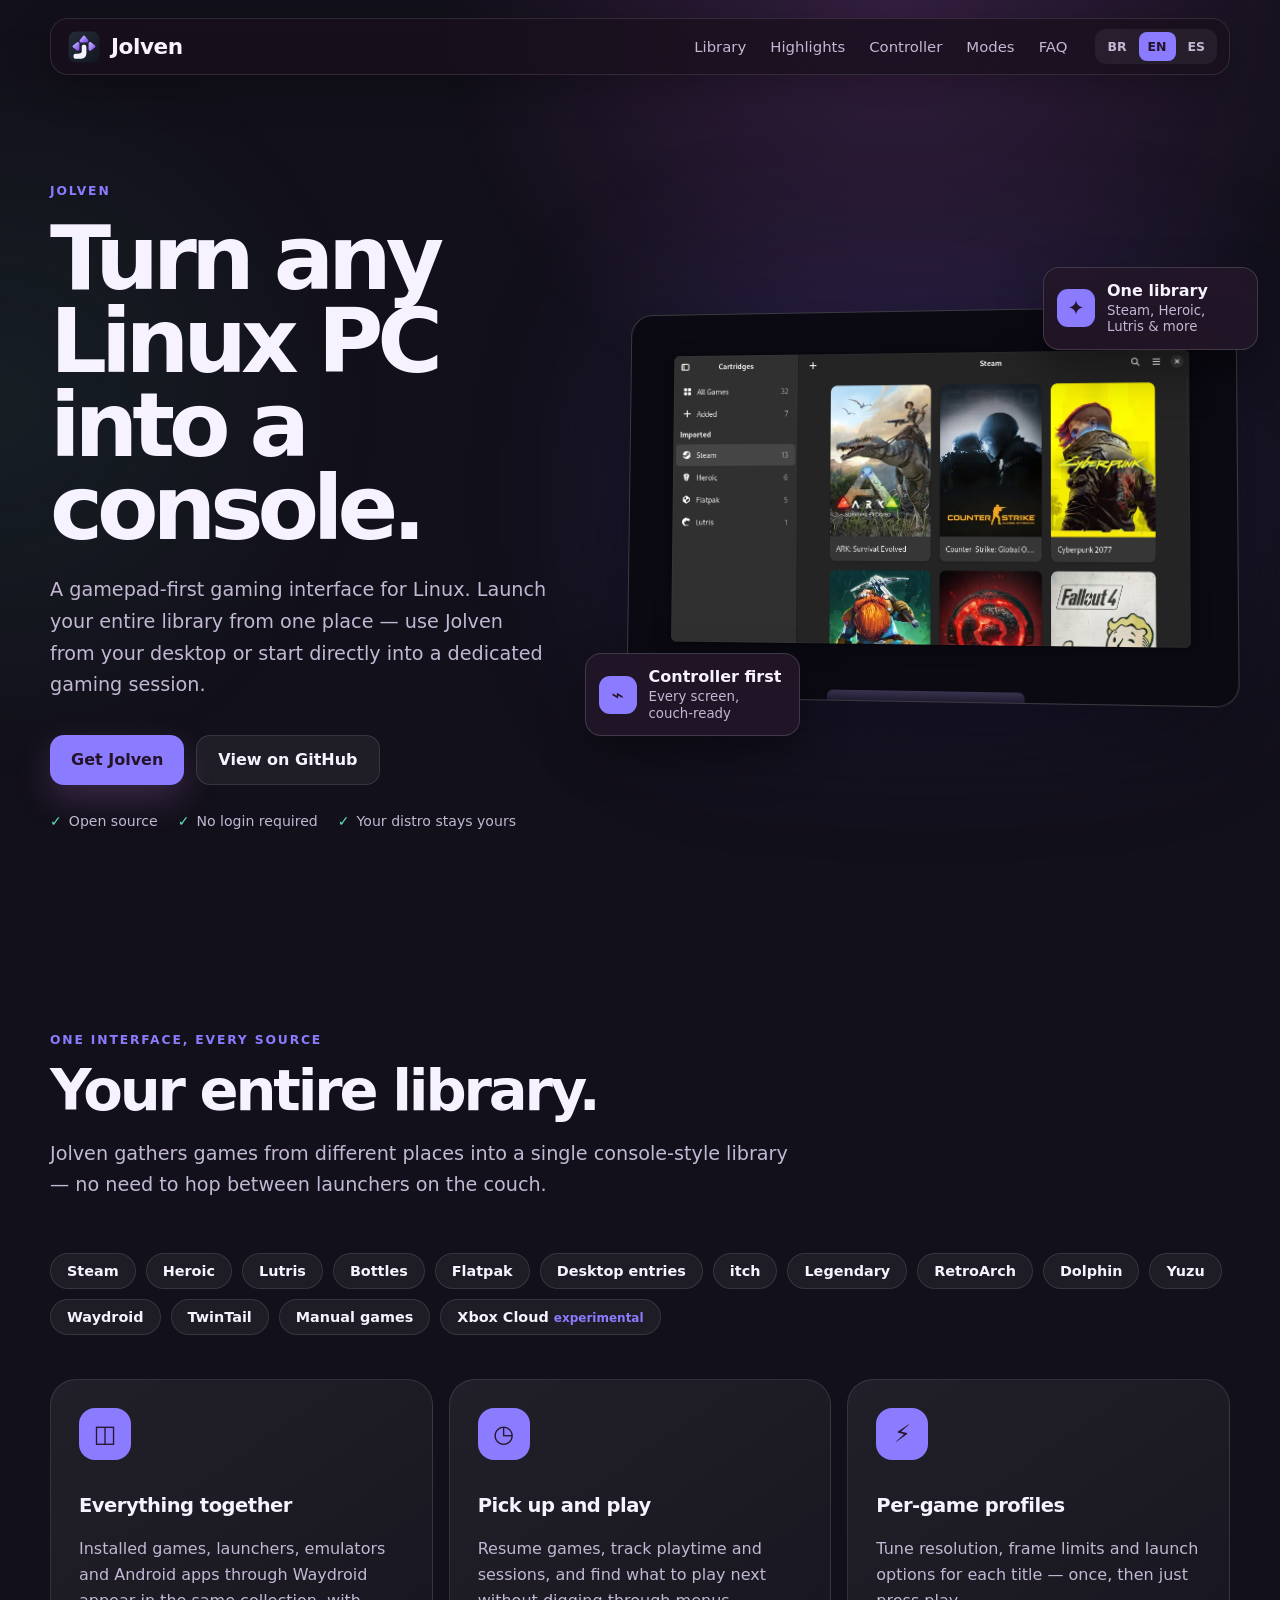
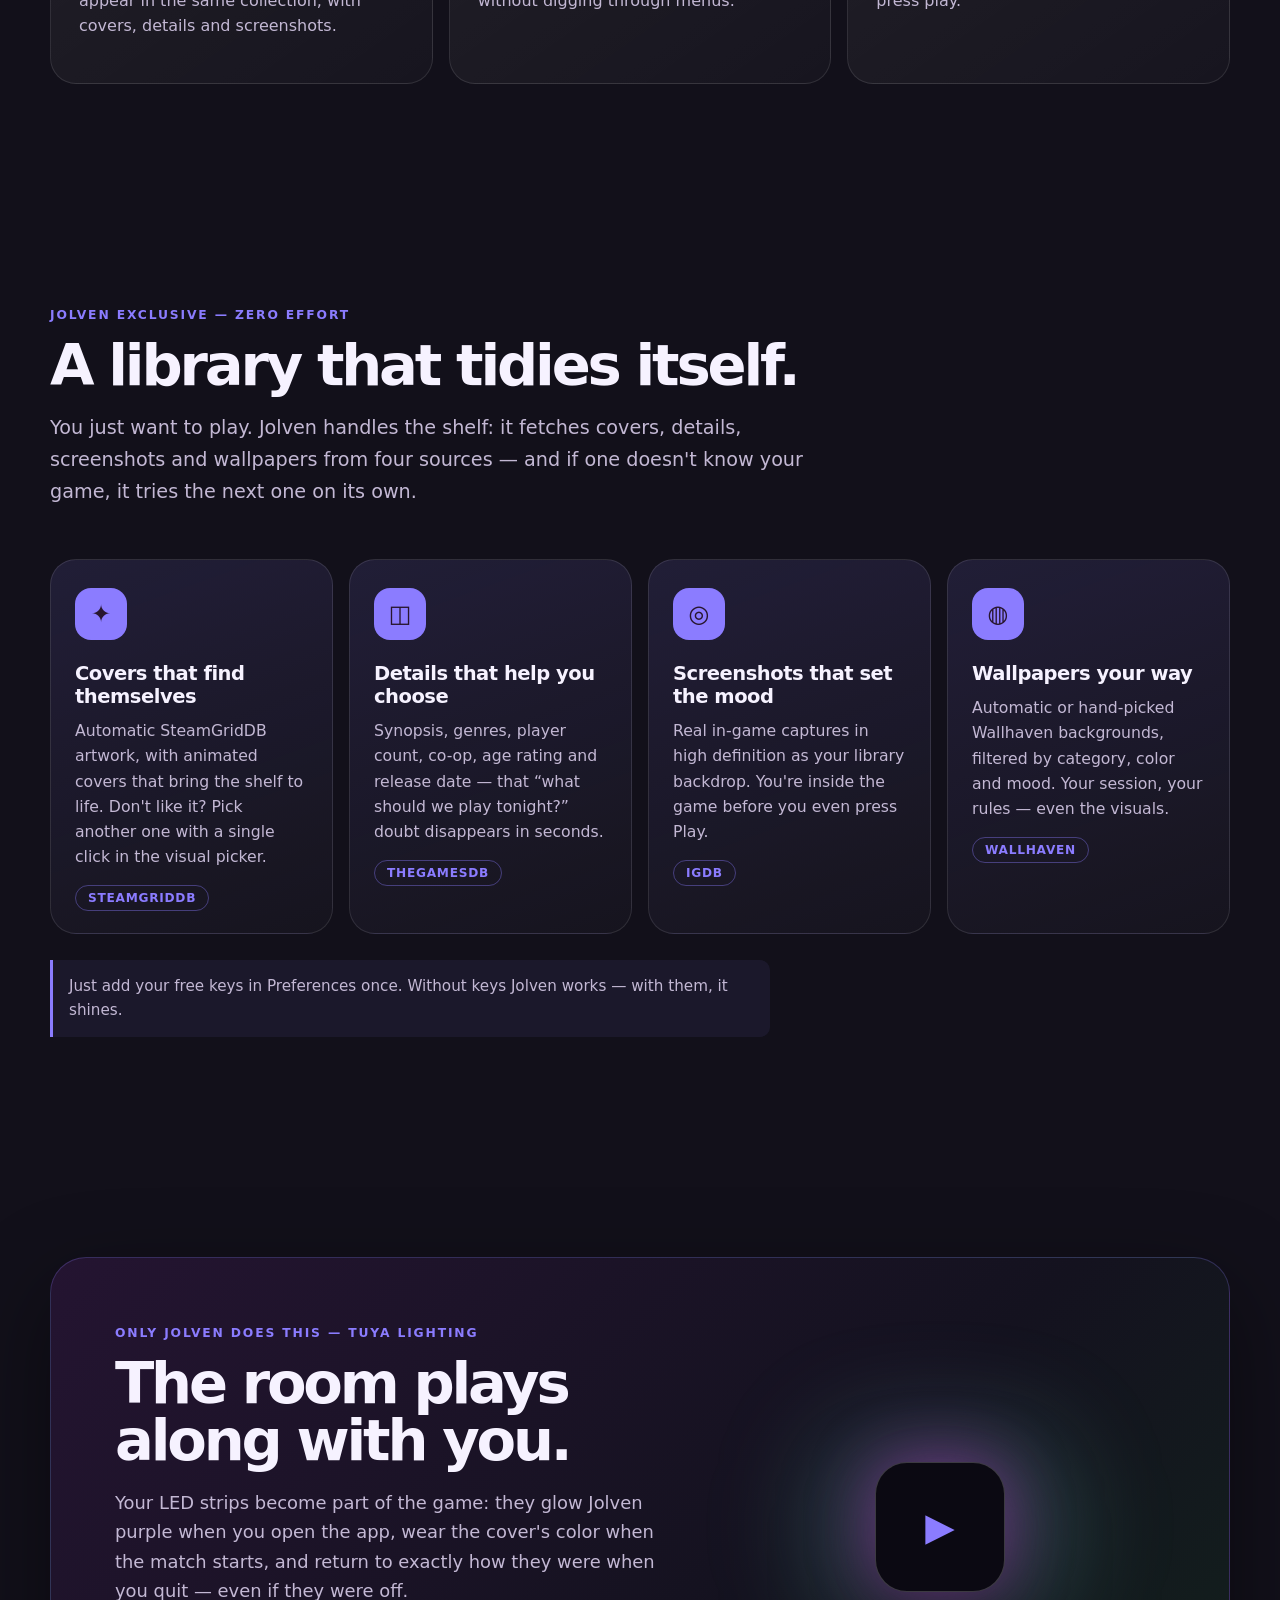
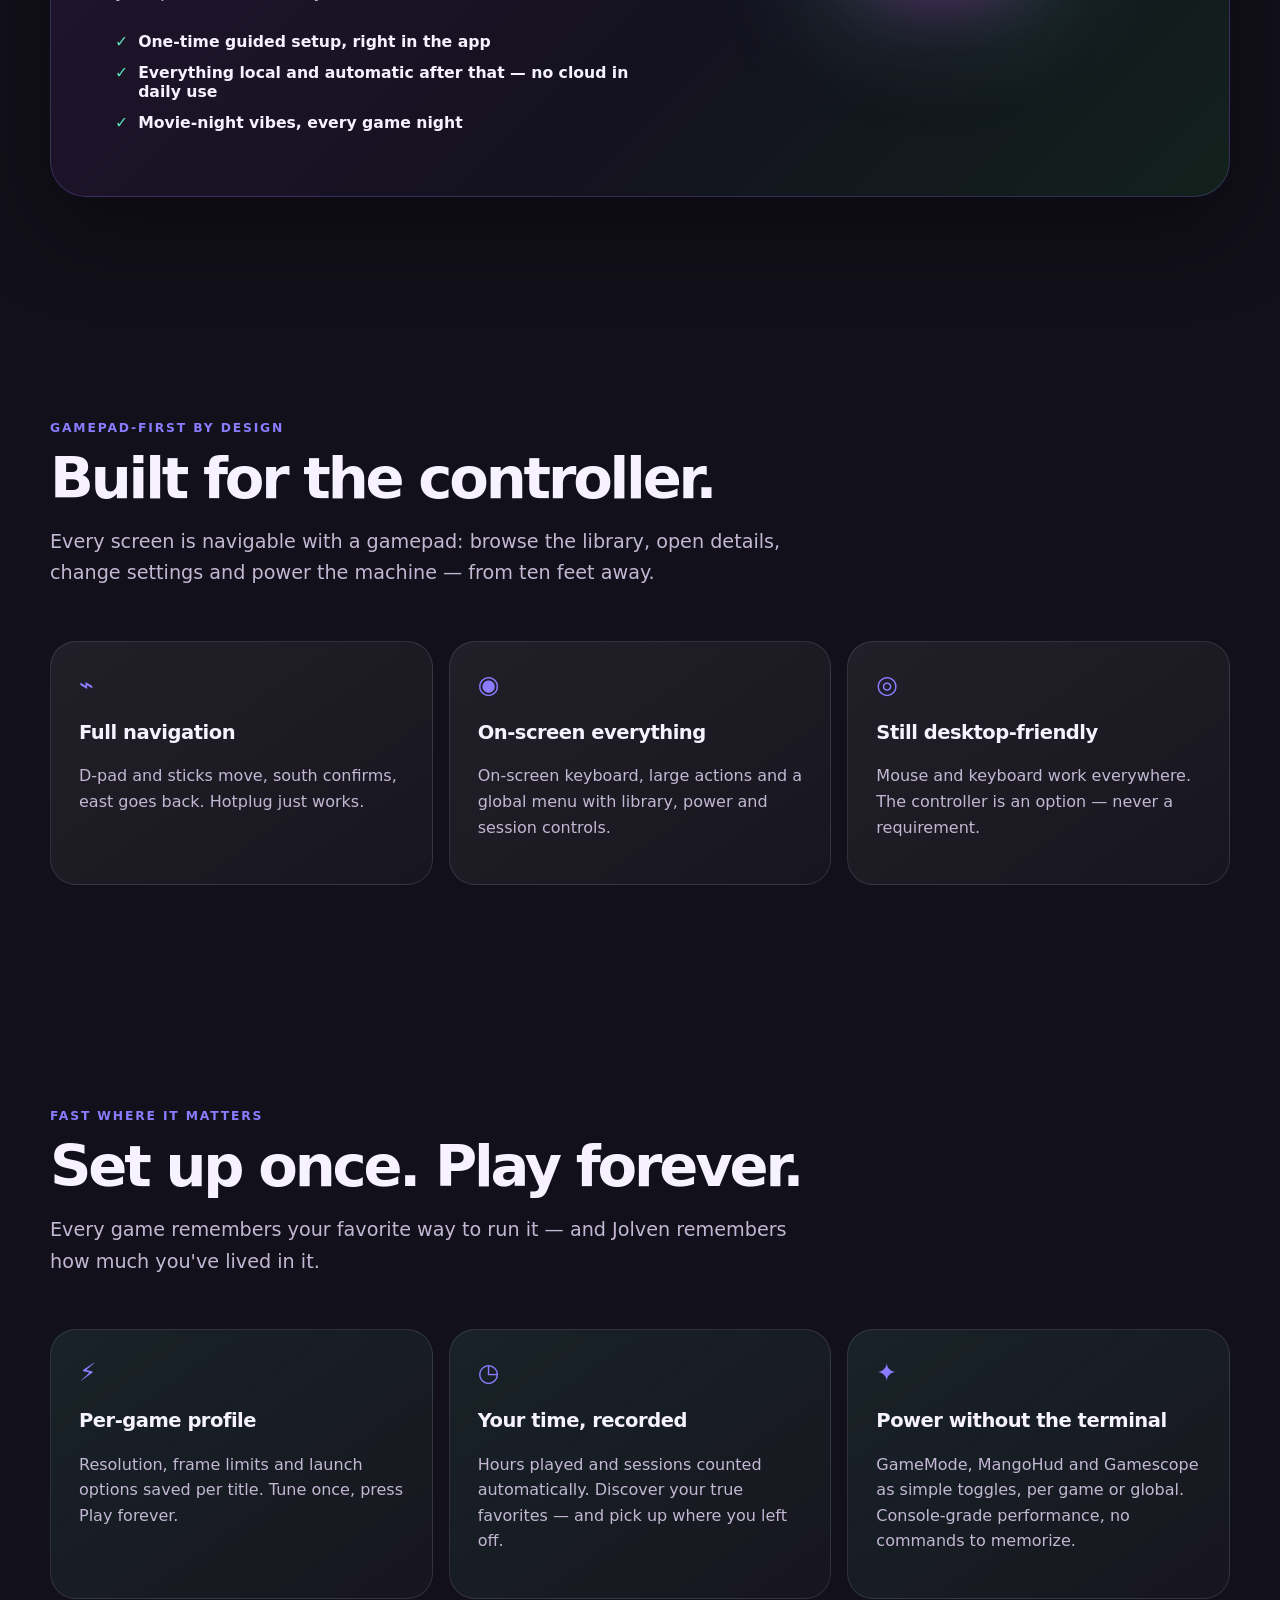
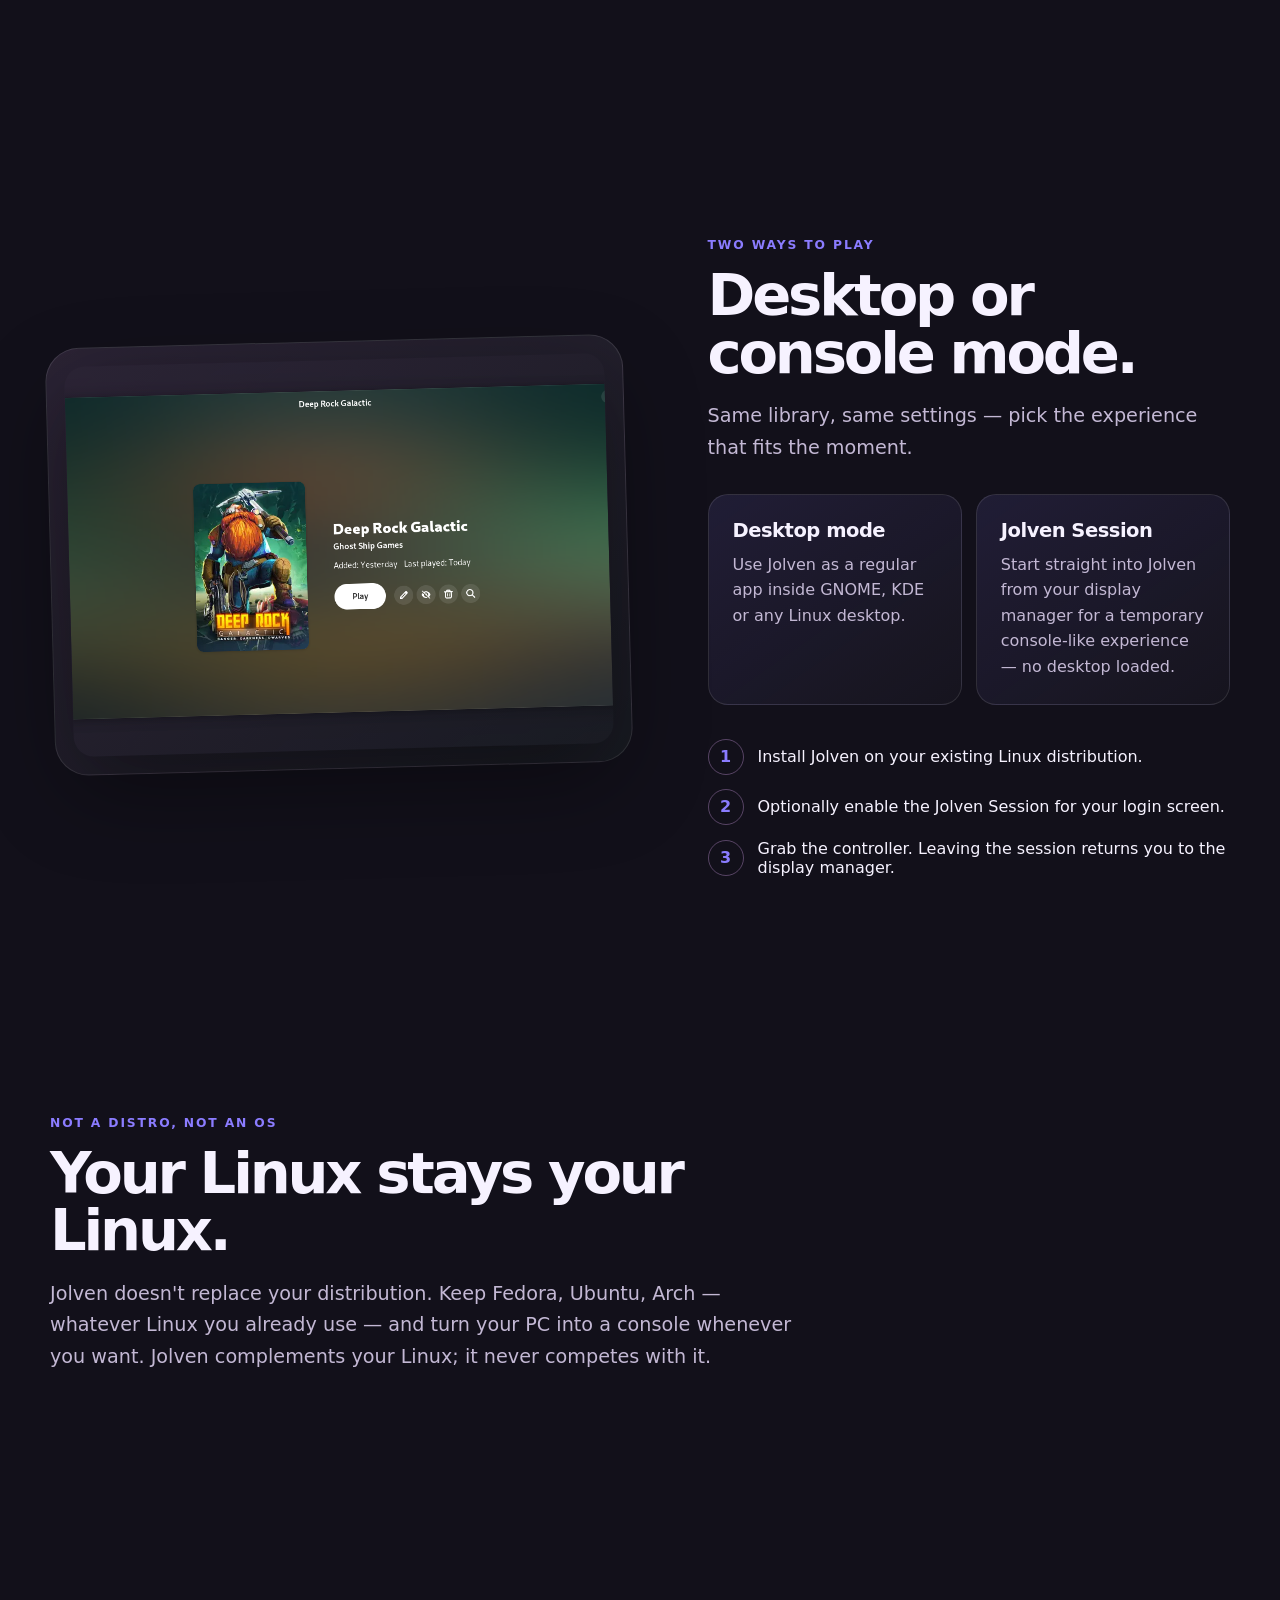
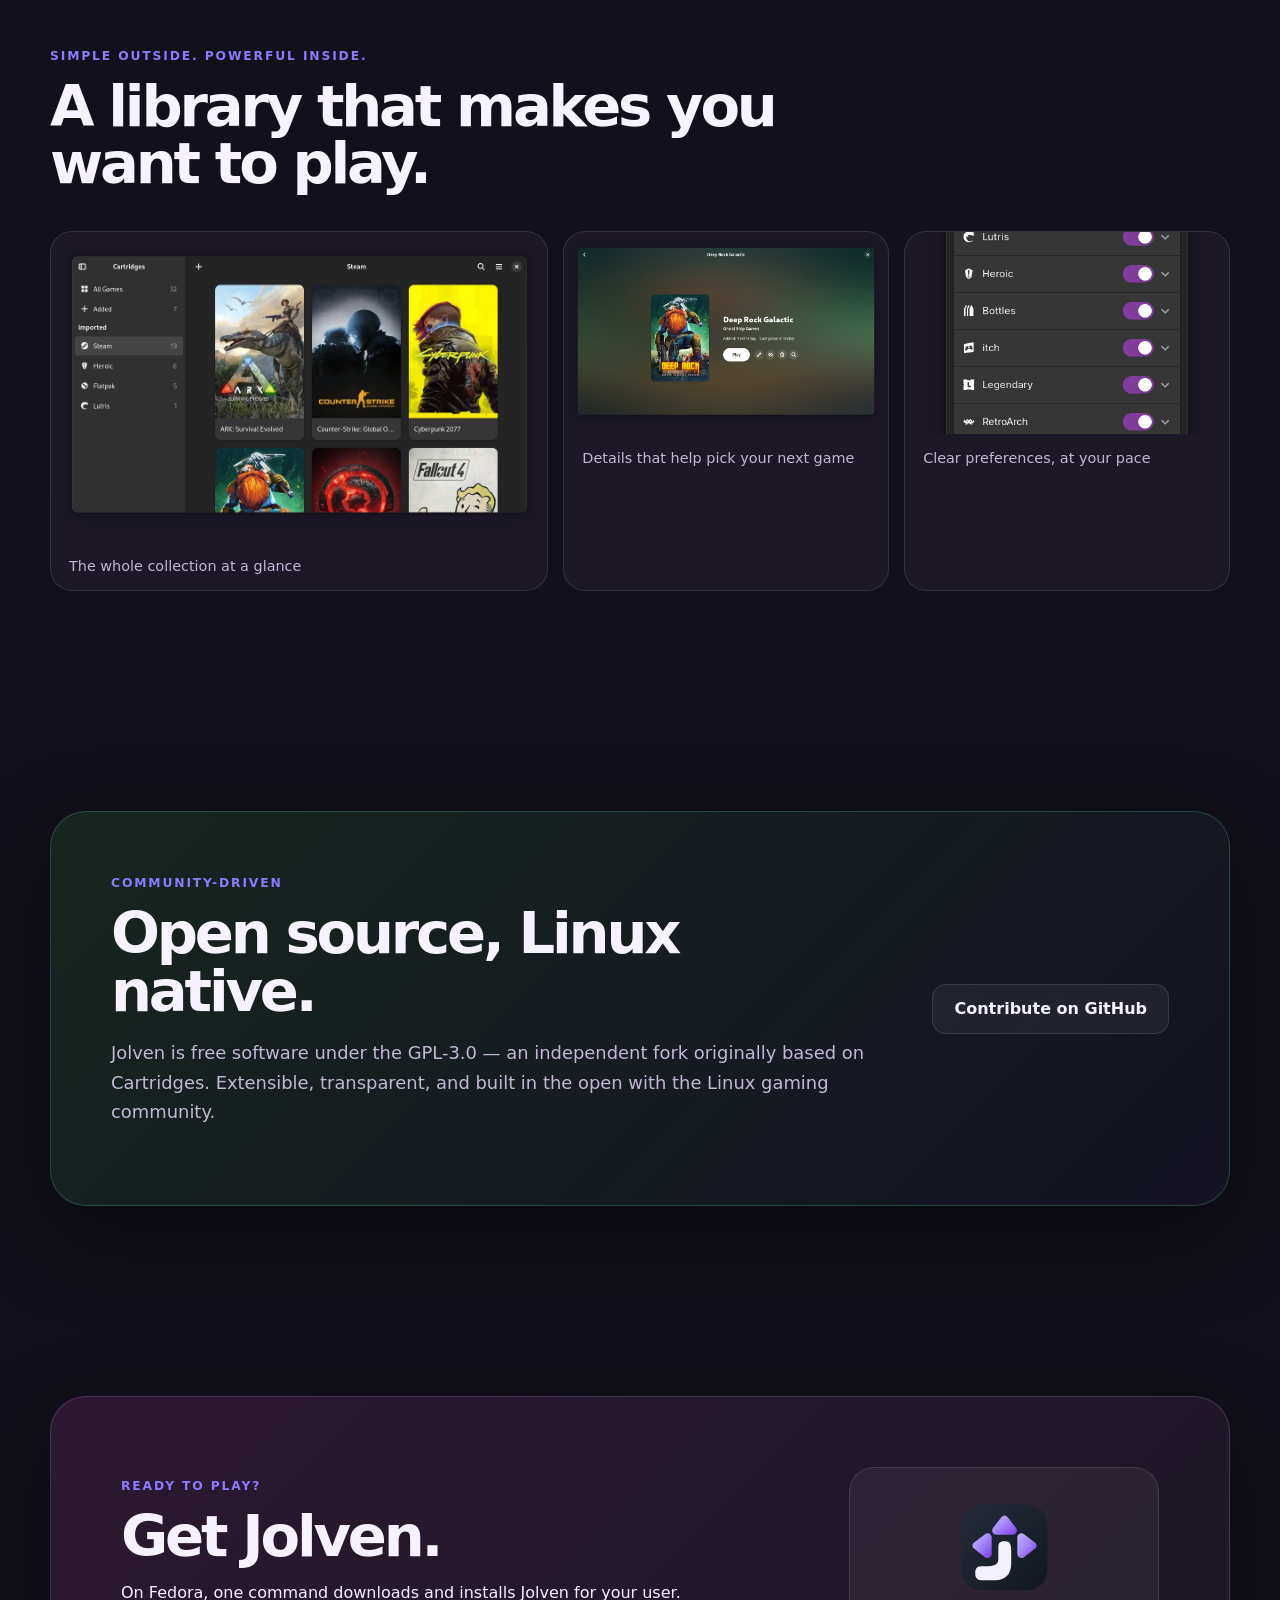
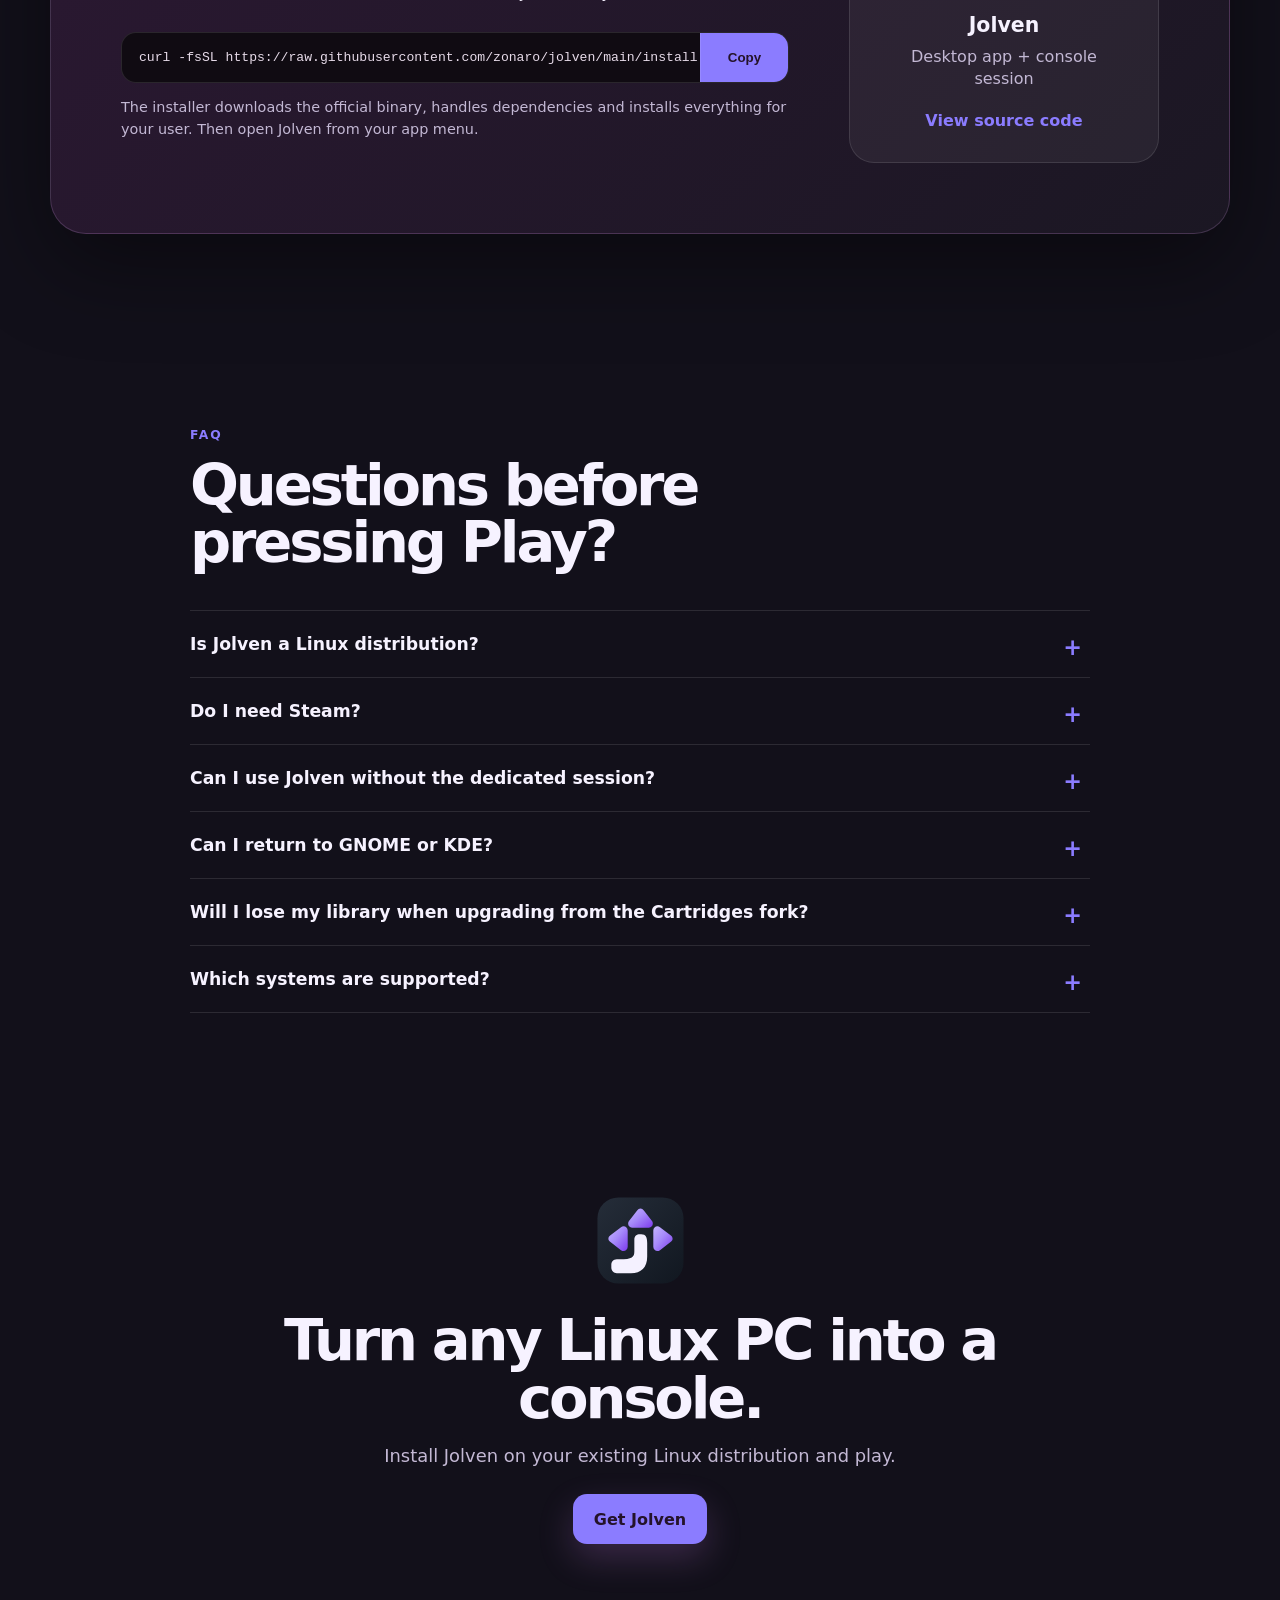
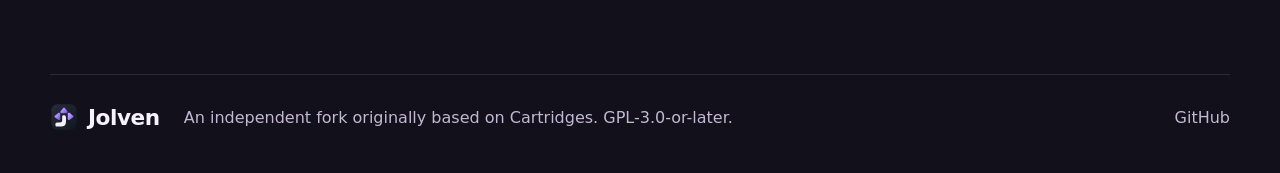
==== commit 3b8ff79a: "Add Waydroid import and refine platform filters" ====
--- a/docs/index.html
+++ b/docs/index.html
@@ -4,8 +4,8 @@
     <meta charset="utf-8">
     <meta name="viewport" content="width=device-width, initial-scale=1">
     <meta name="theme-color" content="#12101a">
-    <meta name="description" content="Jolven transforma qualquer PC Linux em um console: uma biblioteca gamepad-first para Steam, Heroic, Lutris, Bottles e emuladores, com capas automáticas, iluminação ambiente Tuya e sessão dedicada de console.">
-    <meta name="keywords" content="Jolven, Linux gaming, game launcher, console interface, Steam, Heroic, Lutris, Bottles, emulators, GameMode, Gamescope, Tuya LED, SteamGridDB, IGDB, TheGamesDB, Wallhaven, gamepad, couch gaming">
+    <meta name="description" content="Jolven transforma qualquer PC Linux em um console: uma biblioteca gamepad-first para Steam, Heroic, Lutris, Waydroid e emuladores, com capas automáticas, iluminação ambiente Tuya e sessão dedicada de console.">
+    <meta name="keywords" content="Jolven, Linux gaming, game launcher, console interface, Steam, Heroic, Lutris, Bottles, Waydroid, Android games, emulators, GameMode, Gamescope, Tuya LED, SteamGridDB, IGDB, TheGamesDB, Wallhaven, gamepad, couch gaming">
     <meta name="author" content="Jolven contributors">
     <meta name="robots" content="index, follow, max-image-preview:large">
     <link rel="canonical" href="https://zonaro.github.io/jolven/">
@@ -16,7 +16,7 @@
     <meta property="og:type" content="website">
     <meta property="og:site_name" content="Jolven">
     <meta property="og:title" content="Jolven — Transforme qualquer PC Linux em um console">
-    <meta property="og:description" content="Uma biblioteca gamepad-first para toda sua coleção Linux: capas e detalhes automáticos, iluminação ambiente Tuya, perfis de desempenho por jogo e uma sessão de console dedicada opcional.">
+    <meta property="og:description" content="Uma biblioteca gamepad-first para jogos Linux, emuladores e apps Android via Waydroid, com arte automática, iluminação Tuya e uma sessão de console opcional.">
     <meta property="og:url" content="https://zonaro.github.io/jolven/">
     <meta property="og:image" content="https://zonaro.github.io/jolven/screenshots/1.png">
     <meta property="og:image:alt" content="Biblioteca de jogos do Jolven">
@@ -25,7 +25,7 @@
     <meta property="og:locale:alternate" content="es_ES">
     <meta name="twitter:card" content="summary_large_image">
     <meta name="twitter:title" content="Jolven — Transforme qualquer PC Linux em um console">
-    <meta name="twitter:description" content="Uma biblioteca gamepad-first para Steam, Heroic, Lutris, Bottles e emuladores — com arte automática, iluminação Tuya e sessão de console.">
+    <meta name="twitter:description" content="Uma biblioteca gamepad-first para Steam, Heroic, Lutris, Waydroid e emuladores — com arte automática, iluminação Tuya e sessão de console.">
     <meta name="twitter:image" content="https://zonaro.github.io/jolven/screenshots/1.png">
     <title>Jolven — Transforme qualquer PC Linux em um console</title>
     <link rel="icon" href="assets/favicon.svg" type="image/svg+xml">
@@ -43,7 +43,7 @@
       "url": "https://zonaro.github.io/jolven/",
       "codeRepository": "https://github.com/zonaro/jolven",
       "license": "https://www.gnu.org/licenses/gpl-3.0.html",
-      "description": "Gamepad-first gaming interface for Linux: one console-style library for Steam, Heroic, Lutris, Bottles and emulators, with automatic covers (SteamGridDB), details (TheGamesDB), screenshots (IGDB), wallpapers (Wallhaven), Tuya ambient lighting and a dedicated Gamescope console session.",
+      "description": "Gamepad-first gaming interface for Linux: one console-style library for Steam, Heroic, Lutris, Bottles, Android apps through Waydroid and emulators, with automatic covers (SteamGridDB), details (TheGamesDB), screenshots (IGDB), wallpapers (Wallhaven), Tuya ambient lighting and a dedicated Gamescope console session.",
       "offers": { "@type": "Offer", "price": "0", "priceCurrency": "USD" },
       "isAccessibleForFree": true,
       "inLanguage": ["pt-BR", "en", "es"]
@@ -123,6 +123,7 @@
           <li>RetroArch</li>
           <li>Dolphin</li>
           <li>Yuzu</li>
+          <li>Waydroid</li>
           <li>TwinTail</li>
           <li data-i18n="chipManual">Jogos manuais</li>
           <li class="chip-experimental" title="Experimental" data-i18n-title="chipExpTitle">Xbox Cloud <small data-i18n="chipExperimental">experimental</small></li>
@@ -131,7 +132,7 @@
           <article>
             <span class="feature-icon">◫</span>
             <h3 data-i18n="benefitOneTitle">Tudo junto</h3>
-            <p data-i18n="benefitOneText">Jogos instalados, launchers e emuladores aparecem na mesma coleção, com capas, detalhes e capturas.</p>
+            <p data-i18n="benefitOneText">Jogos instalados, launchers, emuladores e apps Android via Waydroid aparecem na mesma coleção, com capas, detalhes e capturas.</p>
           </article>
           <article>
             <span class="feature-icon">◷</span>
@@ -311,7 +312,7 @@
         </div>
         <div class="faq-list">
           <details><summary data-i18n="faqOneQ">O Jolven é uma distribuição Linux?</summary><p data-i18n="faqOneA">Não. O Jolven roda sobre sua instalação Linux atual — Fedora, Ubuntu, Arch, a que você usar. É uma interface de jogos e uma sessão dedicada opcional, não um sistema operacional.</p></details>
-          <details><summary data-i18n="faqTwoQ">Preciso do Steam?</summary><p data-i18n="faqTwoA">Não. O Jolven importa de Steam, Heroic, Lutris, Bottles, Flatpak, entradas desktop, emuladores e jogos manuais. Use qualquer combinação — ou nenhuma.</p></details>
+          <details><summary data-i18n="faqTwoQ">Preciso do Steam?</summary><p data-i18n="faqTwoA">Não. O Jolven importa de Steam, Heroic, Lutris, Bottles, Waydroid, Flatpak, entradas desktop, emuladores e jogos manuais. Use qualquer combinação — ou nenhuma.</p></details>
           <details><summary data-i18n="faqThreeQ">Posso usar o Jolven sem a sessão dedicada?</summary><p data-i18n="faqThreeA">Sim. O Jolven funciona como aplicativo desktop normal dentro do GNOME, KDE ou outro ambiente gráfico.</p></details>
           <details><summary data-i18n="faqFourQ">Posso voltar ao GNOME ou KDE?</summary><p data-i18n="faqFourA">Sim. A Jolven Session dedicada é opcional. Ao sair dela você volta ao display manager, com seu desktop intacto.</p></details>
           <details><summary data-i18n="faqFiveQ">Vou perder minha biblioteca ao migrar do fork Cartridges?</summary><p data-i18n="faqFiveA">Não. Na primeira execução, o Jolven copia sua biblioteca, capas, ajustes e metadados para as próprias pastas. Seus dados originais nunca são apagados.</p></details>
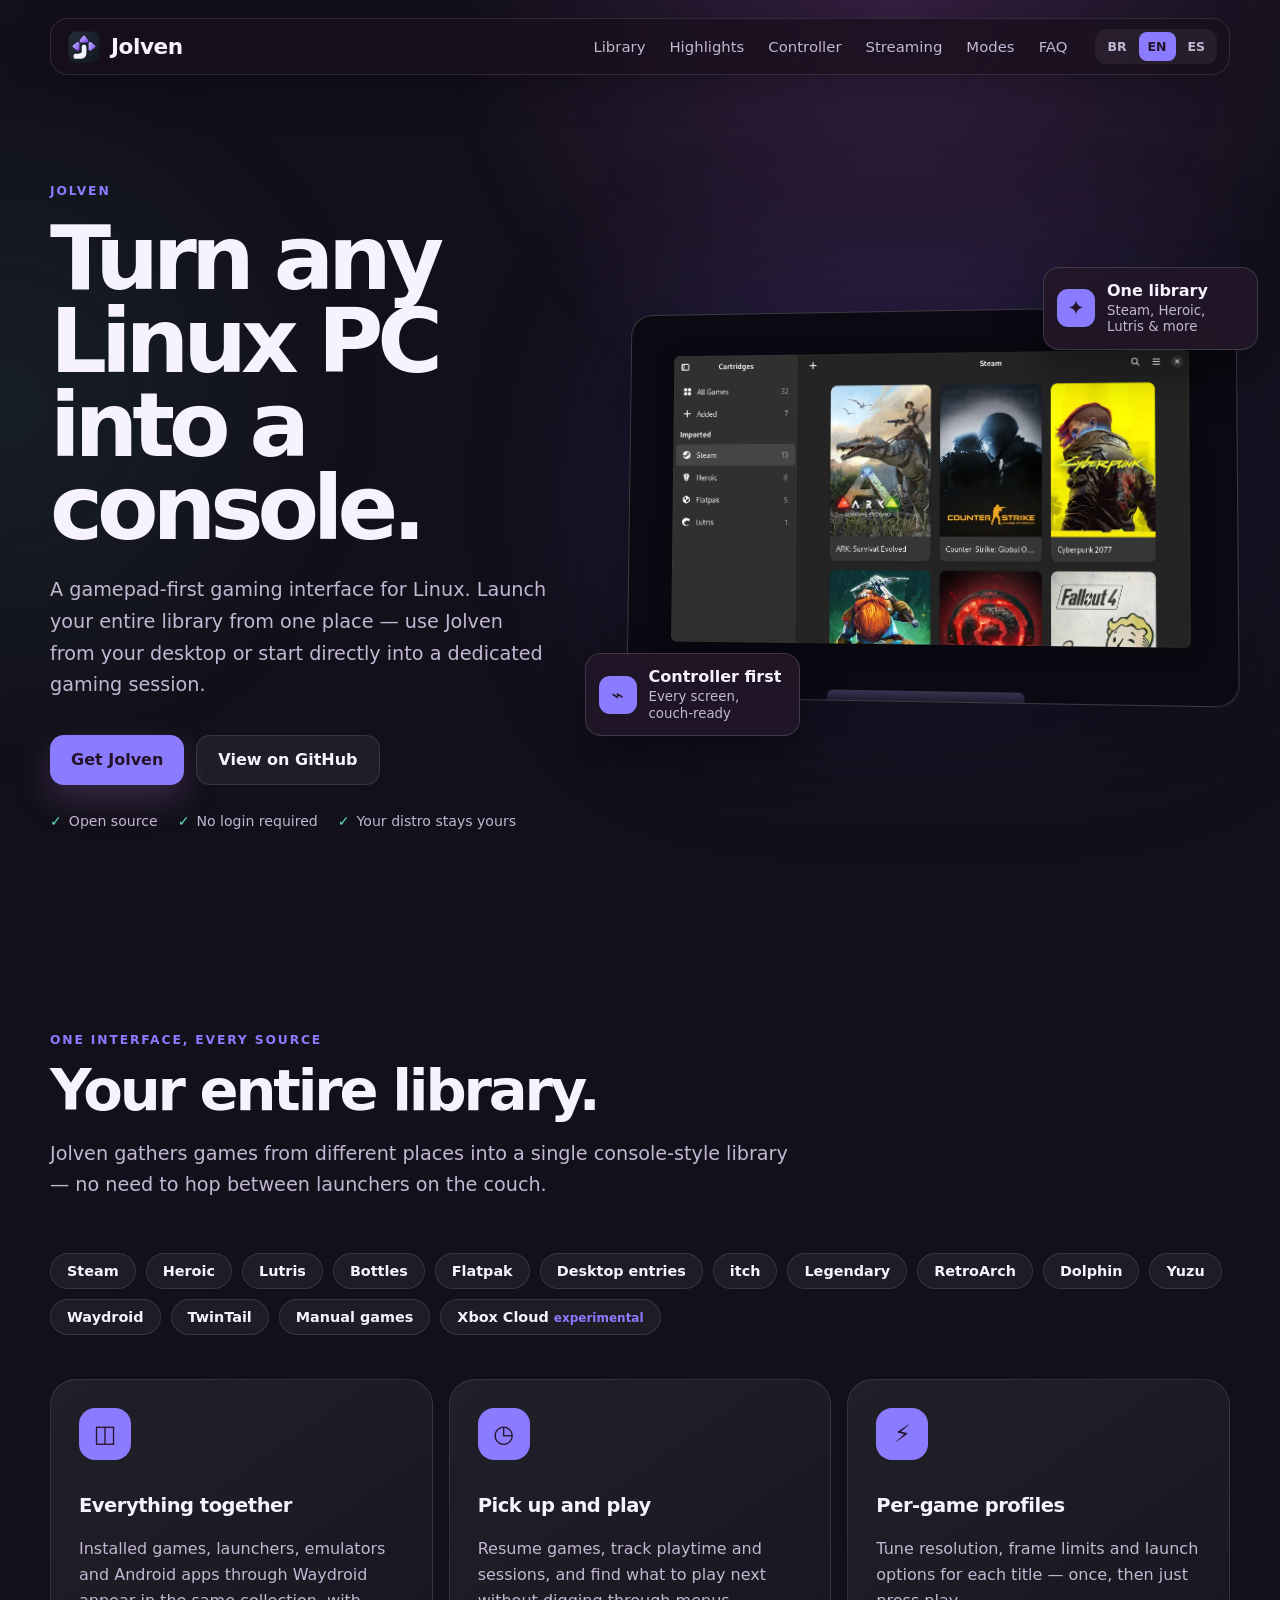
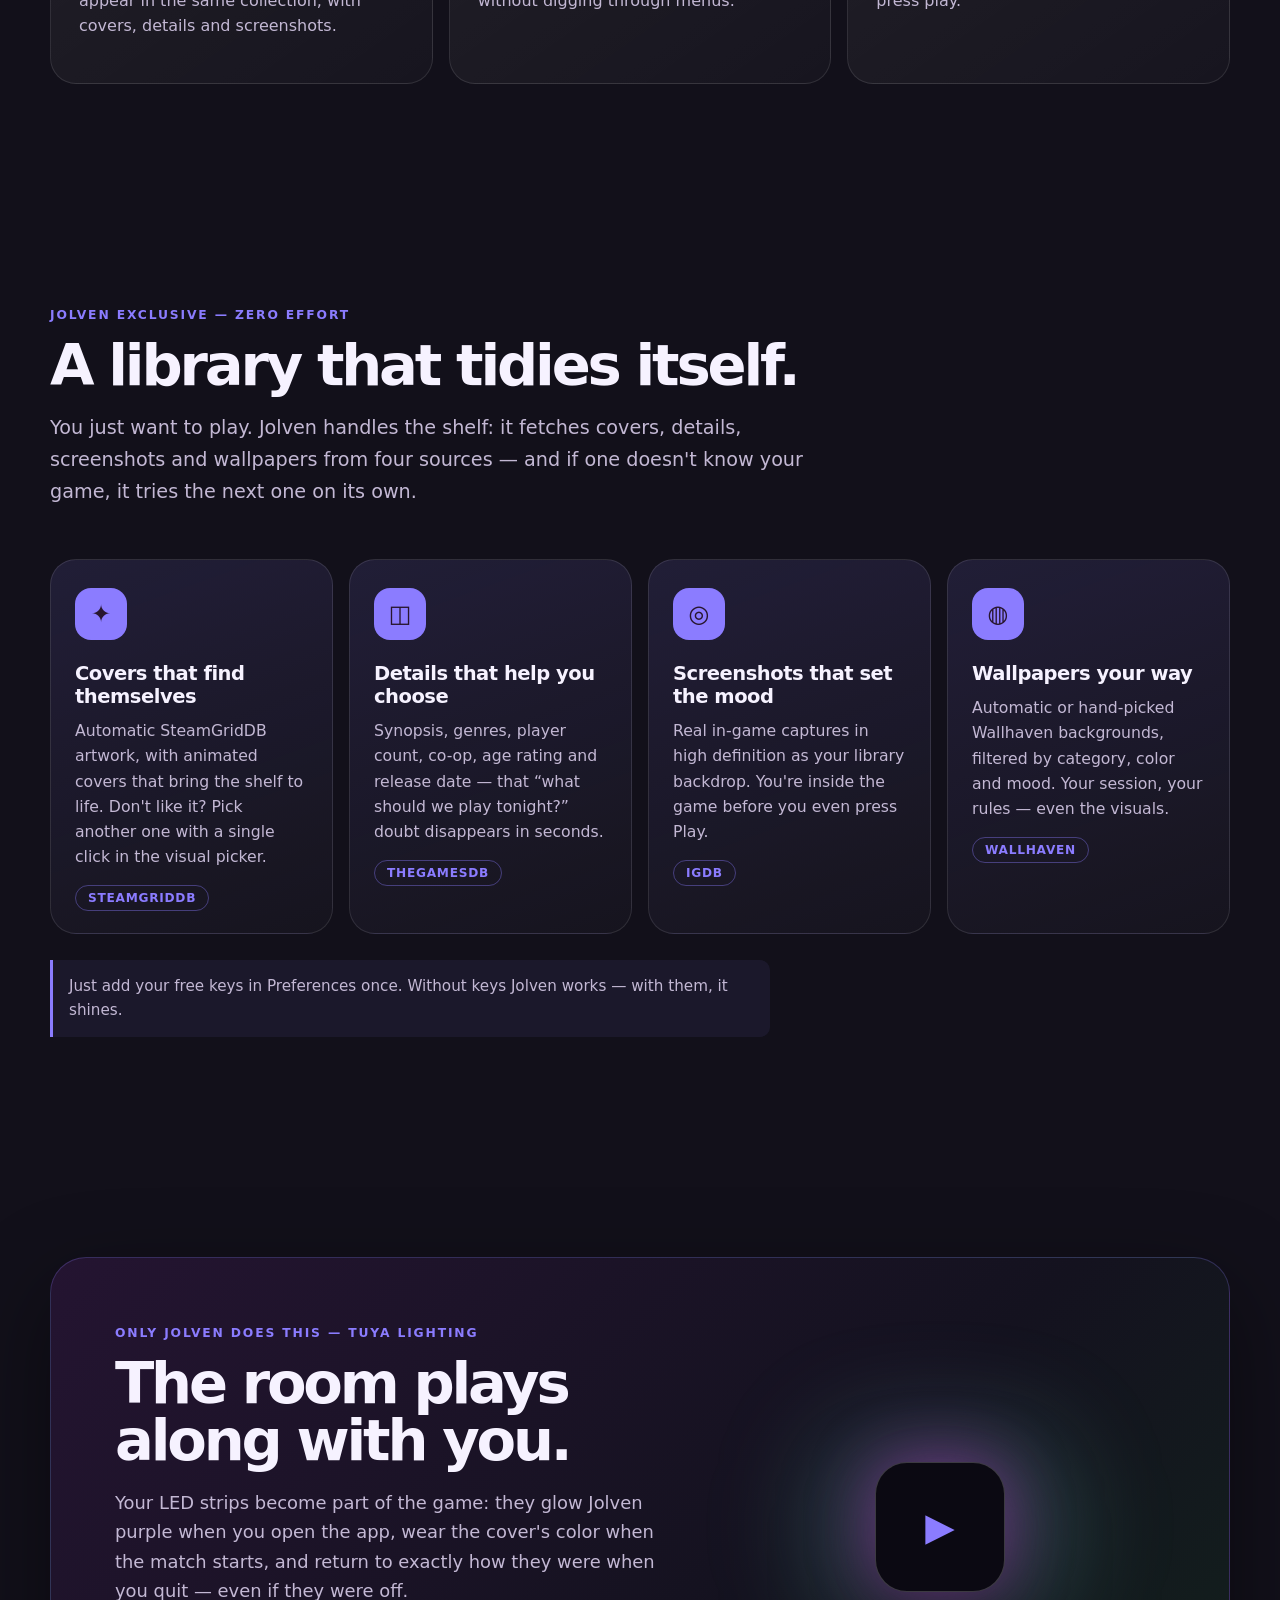
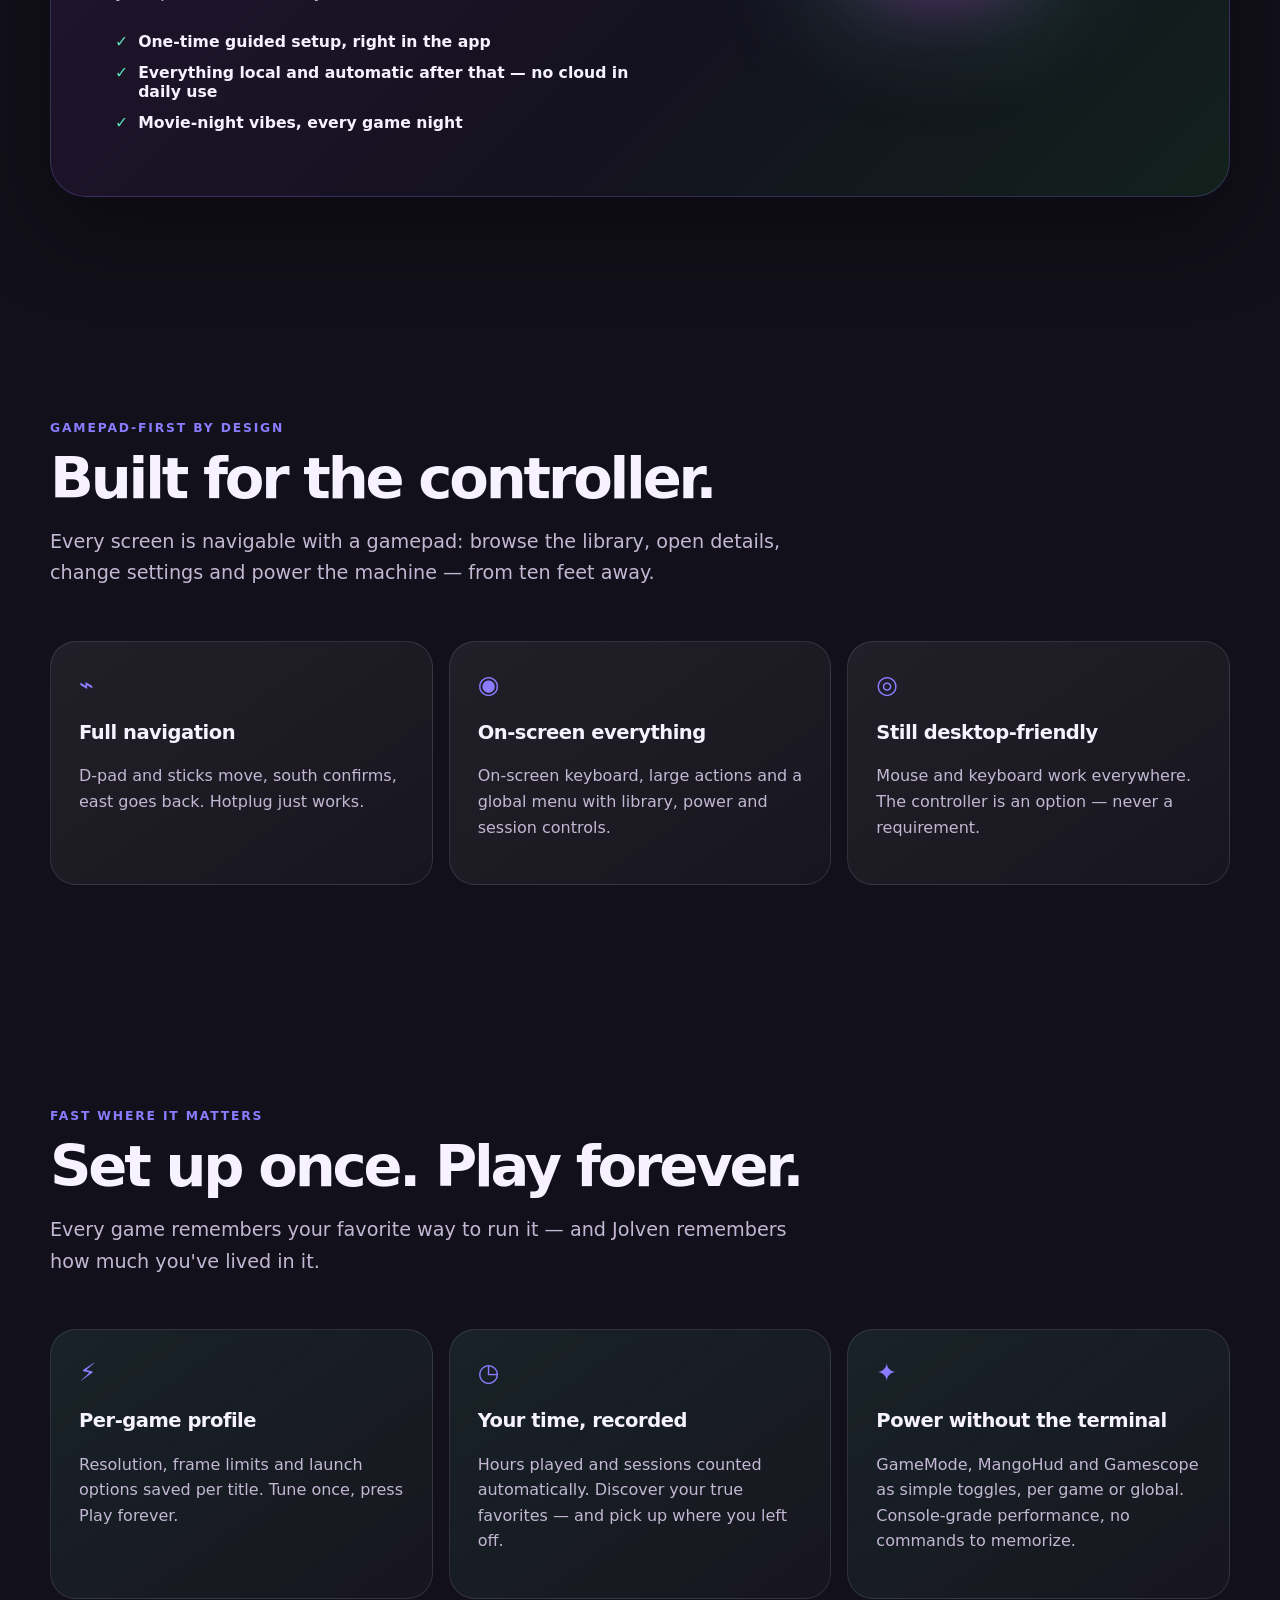
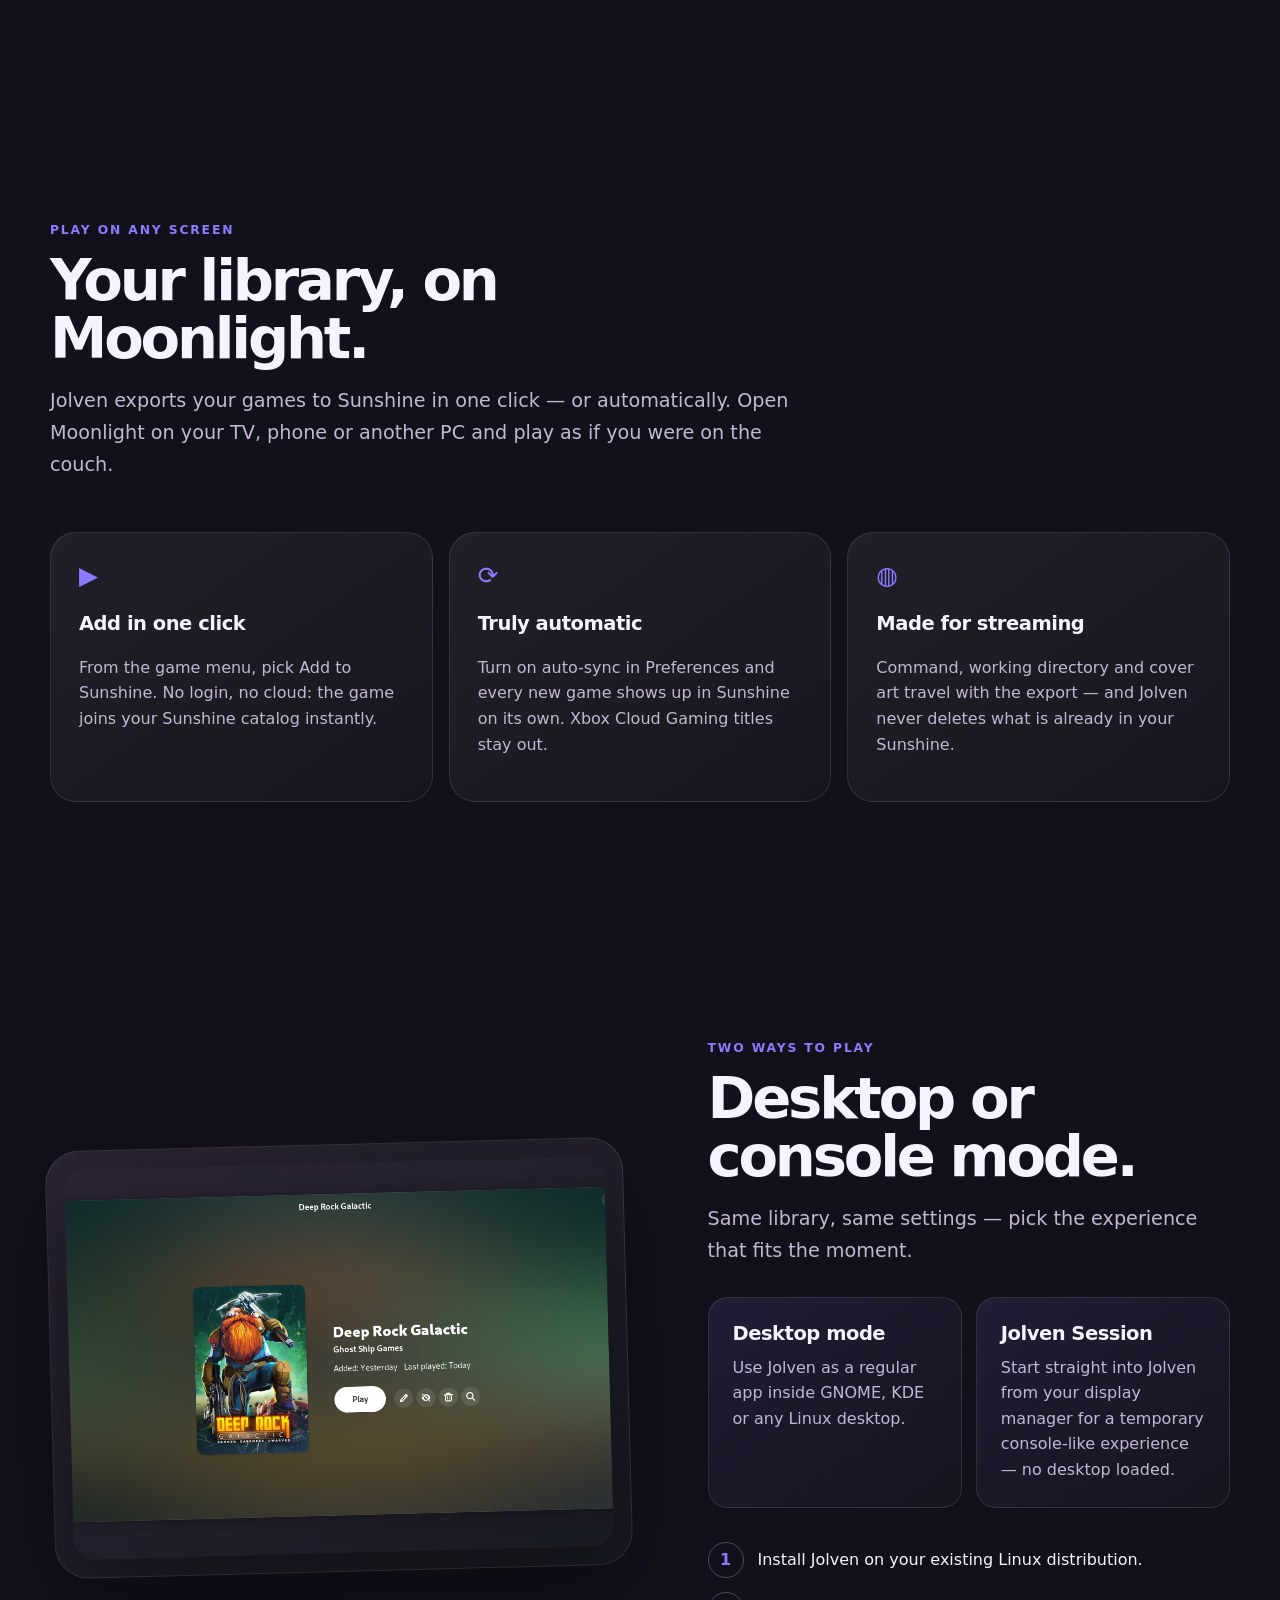
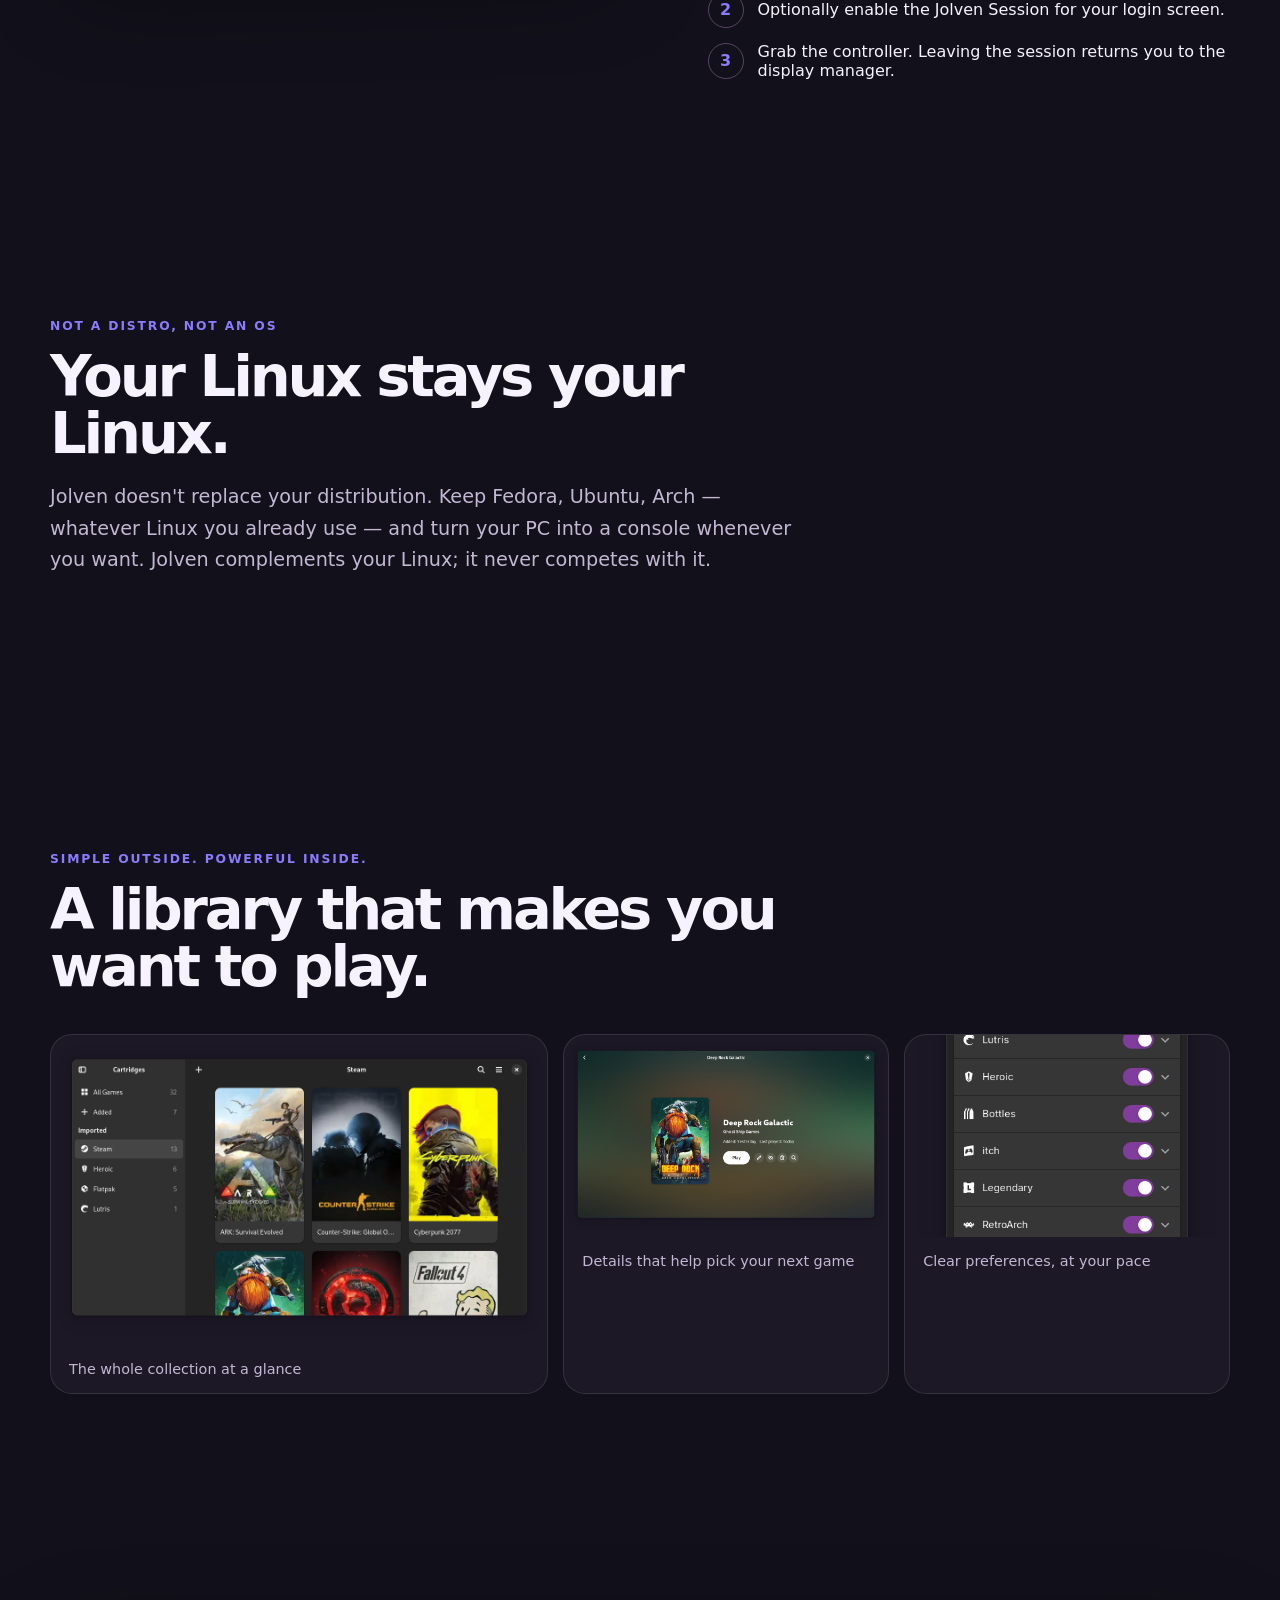
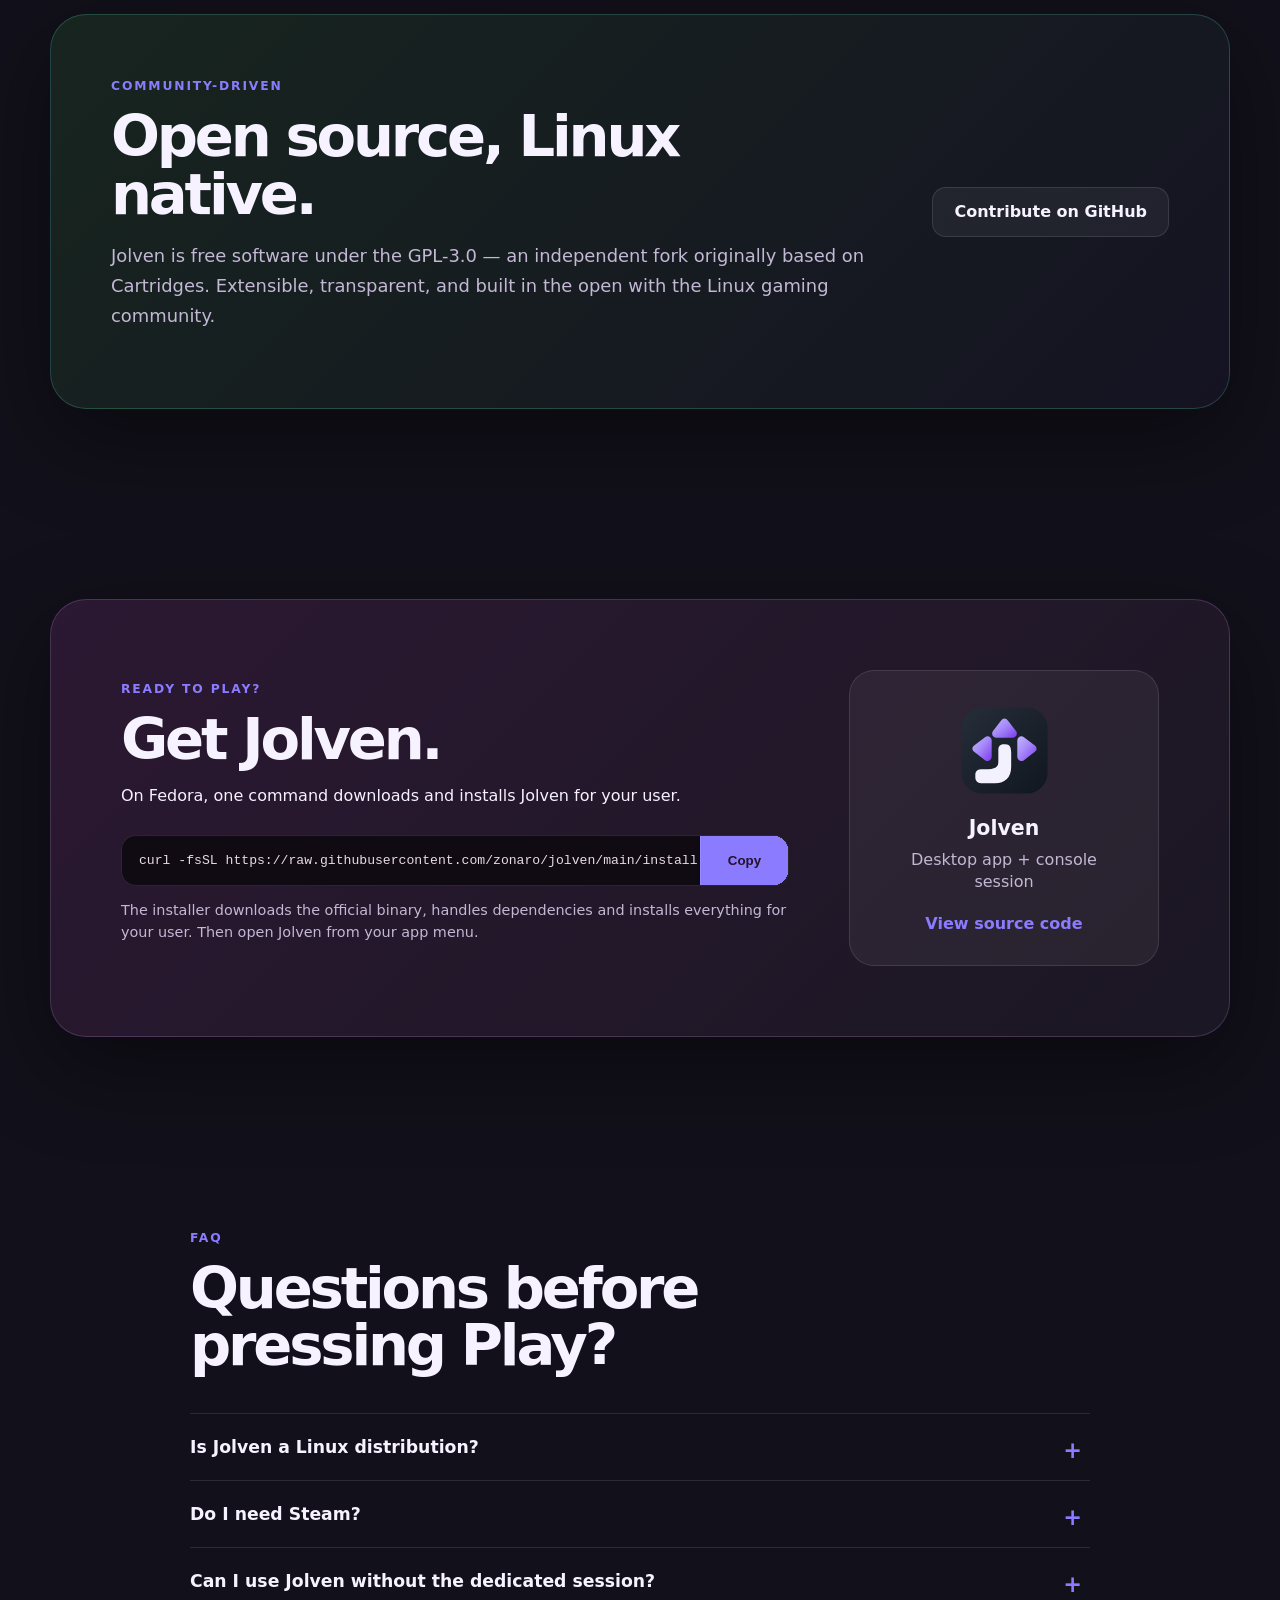
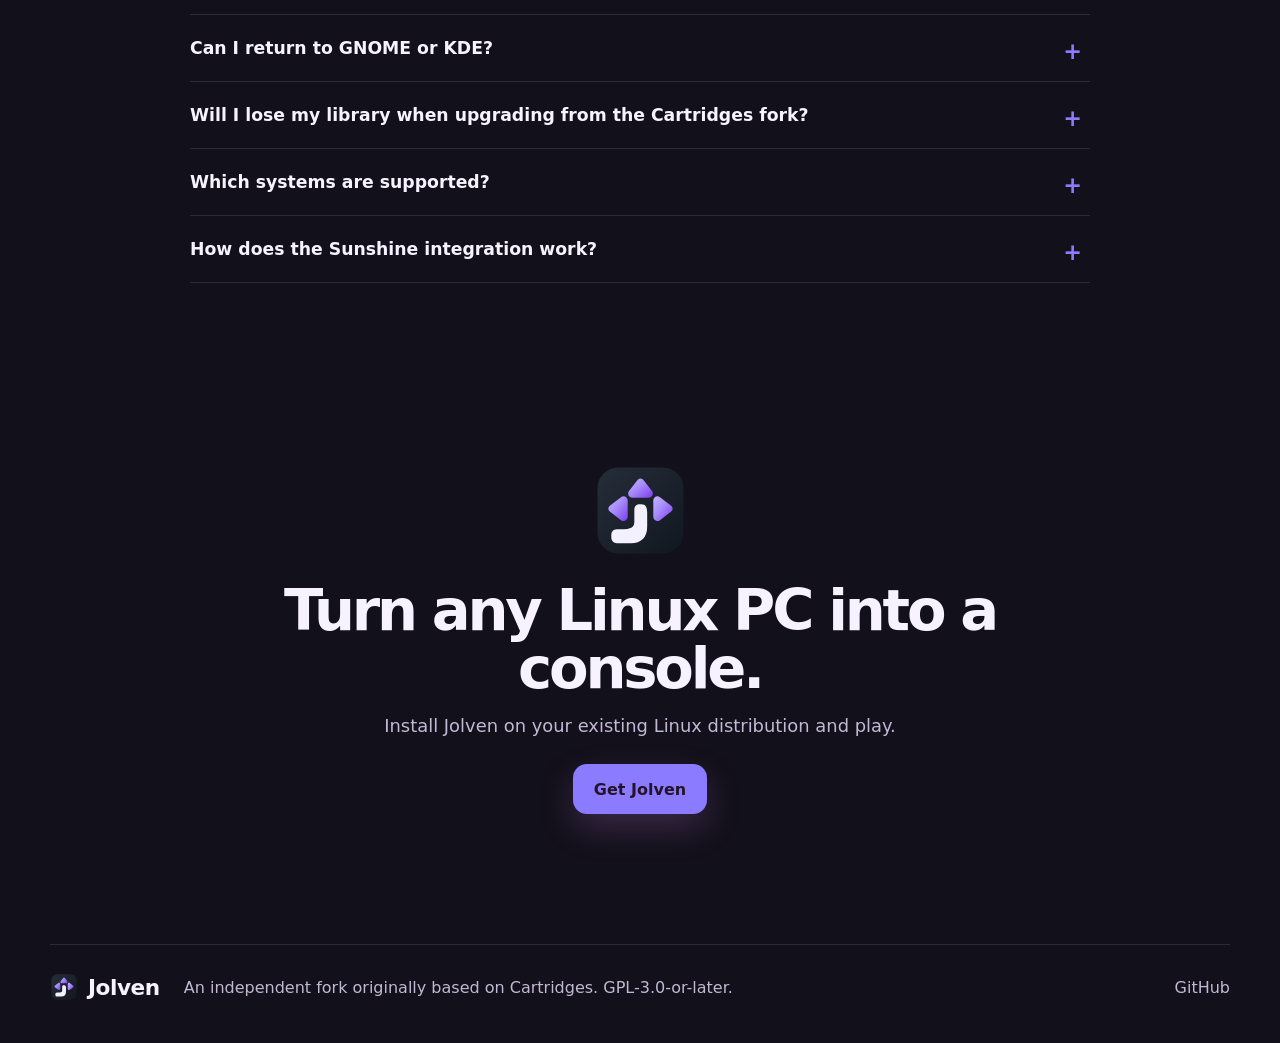
==== commit 67ffabf0: "Add Sunshine streaming section to the landing page Document the Sunshine integration on the trilingu" ====
--- a/docs/index.html
+++ b/docs/index.html
@@ -5,7 +5,7 @@
     <meta name="viewport" content="width=device-width, initial-scale=1">
     <meta name="theme-color" content="#12101a">
     <meta name="description" content="Jolven transforma qualquer PC Linux em um console: uma biblioteca gamepad-first para Steam, Heroic, Lutris, Waydroid e emuladores, com capas automáticas, iluminação ambiente Tuya e sessão dedicada de console.">
-    <meta name="keywords" content="Jolven, Linux gaming, game launcher, console interface, Steam, Heroic, Lutris, Bottles, Waydroid, Android games, emulators, GameMode, Gamescope, Tuya LED, SteamGridDB, IGDB, TheGamesDB, Wallhaven, gamepad, couch gaming">
+    <meta name="keywords" content="Jolven, Linux gaming, game launcher, console interface, Steam, Heroic, Lutris, Bottles, Waydroid, Android games, emulators, GameMode, Gamescope, Tuya LED, SteamGridDB, IGDB, TheGamesDB, Wallhaven, gamepad, couch gaming, Sunshine, Moonlight, streaming">
     <meta name="author" content="Jolven contributors">
     <meta name="robots" content="index, follow, max-image-preview:large">
     <link rel="canonical" href="https://zonaro.github.io/jolven/">
@@ -62,6 +62,7 @@
         <a href="#library" data-i18n="navLibrary">Biblioteca</a>
         <a href="#magic" data-i18n="navMagic">Destaques</a>
         <a href="#controller" data-i18n="navController">Controle</a>
+        <a href="#streaming" data-i18n="navStreaming">Streaming</a>
         <a href="#modes" data-i18n="navModes">Modos</a>
         <a href="#faq" data-i18n="navFaq">FAQ</a>
       </nav>
@@ -227,6 +228,19 @@
         </div>
       </section>
 
+      <section class="section streaming" id="streaming">
+        <div class="section-heading">
+          <span class="eyebrow" data-i18n="streamEyebrow">Jogue em qualquer tela</span>
+          <h2 data-i18n="streamTitle">Sua biblioteca, no Moonlight.</h2>
+          <p data-i18n="streamLead">O Jolven exporta seus jogos para o Sunshine com um clique — ou automaticamente. Abra o Moonlight na TV, no celular ou em outro PC e jogue como se estivesse no sofá.</p>
+        </div>
+        <div class="feature-grid">
+          <article><span>▶</span><h3 data-i18n="streamOneTitle">Adicionar com um clique</h3><p data-i18n="streamOneText">No menu do jogo, escolha Adicionar ao Sunshine. Sem login, sem nuvem: o jogo entra no catálogo do Sunshine na hora.</p></article>
+          <article><span>⟳</span><h3 data-i18n="streamTwoTitle">Automático de verdade</h3><p data-i18n="streamTwoText">Ligue a sincronização nas Preferências e todo jogo novo aparece no Sunshine sozinho. Títulos do Xbox Cloud Gaming ficam de fora.</p></article>
+          <article><span>◍</span><h3 data-i18n="streamThreeTitle">Feito para streamar</h3><p data-i18n="streamThreeText">Comando, pasta de trabalho e capa viajam junto na exportação — e o Jolven nunca apaga o que já estava no seu Sunshine.</p></article>
+        </div>
+      </section>
+
       <section class="section game-mode" id="modes">
         <div class="mode-visual">
           <div class="mode-screen">
@@ -317,6 +331,7 @@
           <details><summary data-i18n="faqFourQ">Posso voltar ao GNOME ou KDE?</summary><p data-i18n="faqFourA">Sim. A Jolven Session dedicada é opcional. Ao sair dela você volta ao display manager, com seu desktop intacto.</p></details>
           <details><summary data-i18n="faqFiveQ">Vou perder minha biblioteca ao migrar do fork Cartridges?</summary><p data-i18n="faqFiveA">Não. Na primeira execução, o Jolven copia sua biblioteca, capas, ajustes e metadados para as próprias pastas. Seus dados originais nunca são apagados.</p></details>
           <details><summary data-i18n="faqSixQ">Quais sistemas são suportados?</summary><p data-i18n="faqSixA">O app mira desktops Linux. A instalação da Jolven Session dedicada está preparada atualmente para Fedora.</p></details>
+          <details><summary data-i18n="faqEightQ">Como funciona a integração com o Sunshine?</summary><p data-i18n="faqEightA">No menu de cada jogo, use Adicionar ao Sunshine — ou ligue a sincronização automática nas Preferências para exportar tudo de uma vez. O Jolven escreve no apps.json do Sunshine local, sem conta e sem rede. Depois é só abrir o Moonlight em outro aparelho e jogar.</p></details>
         </div>
       </section>
 
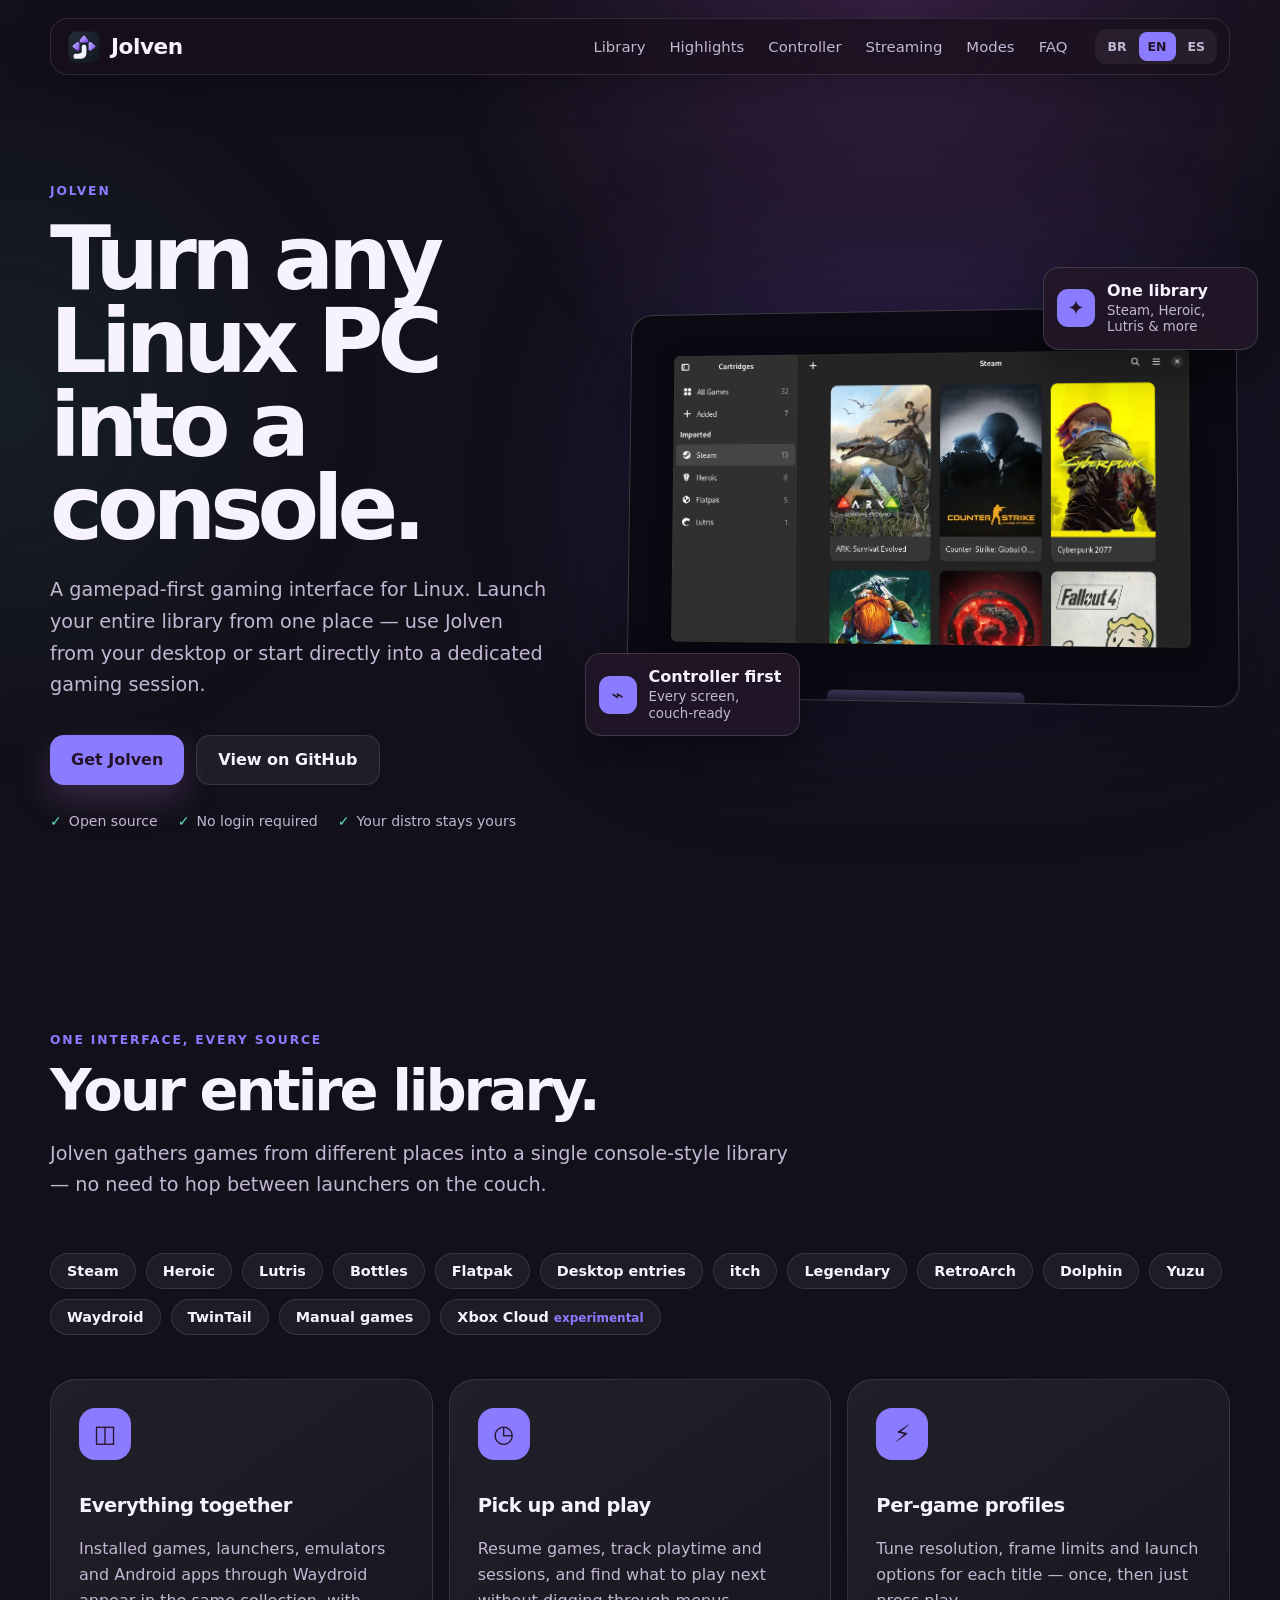
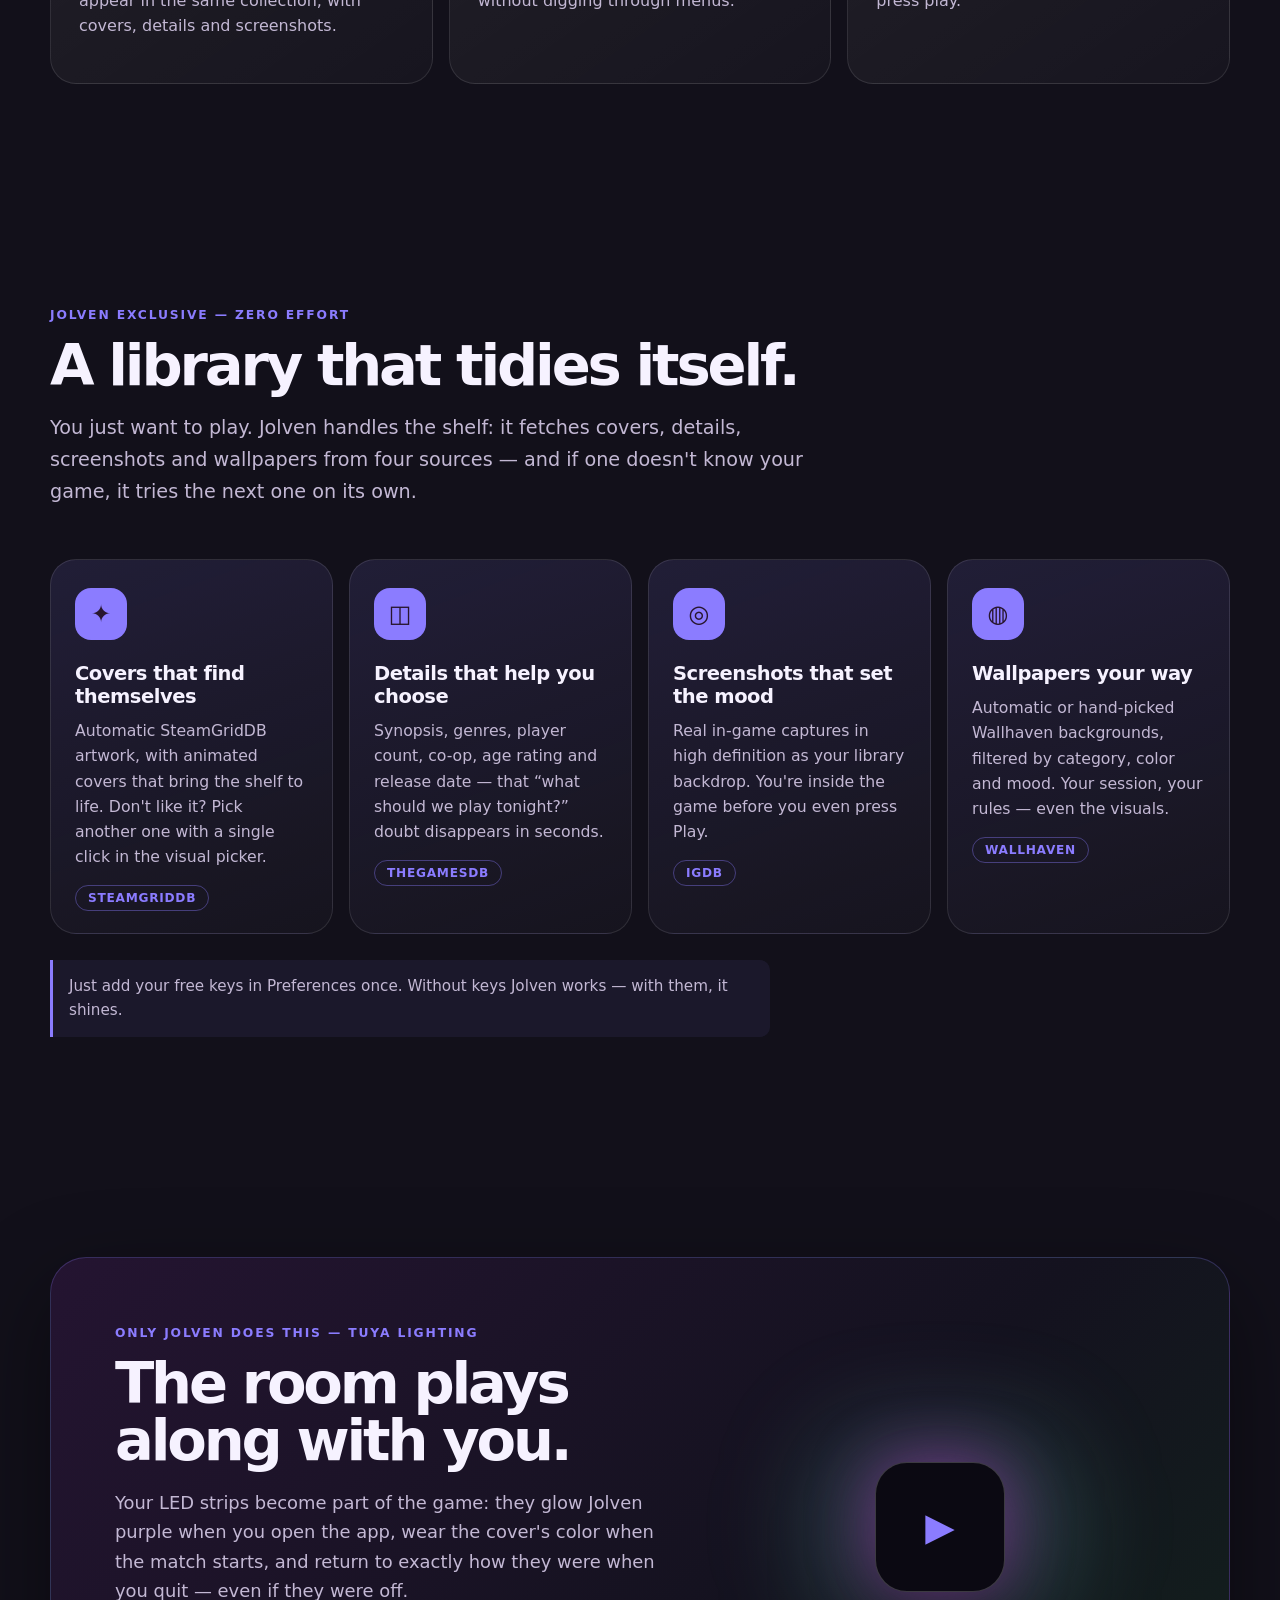
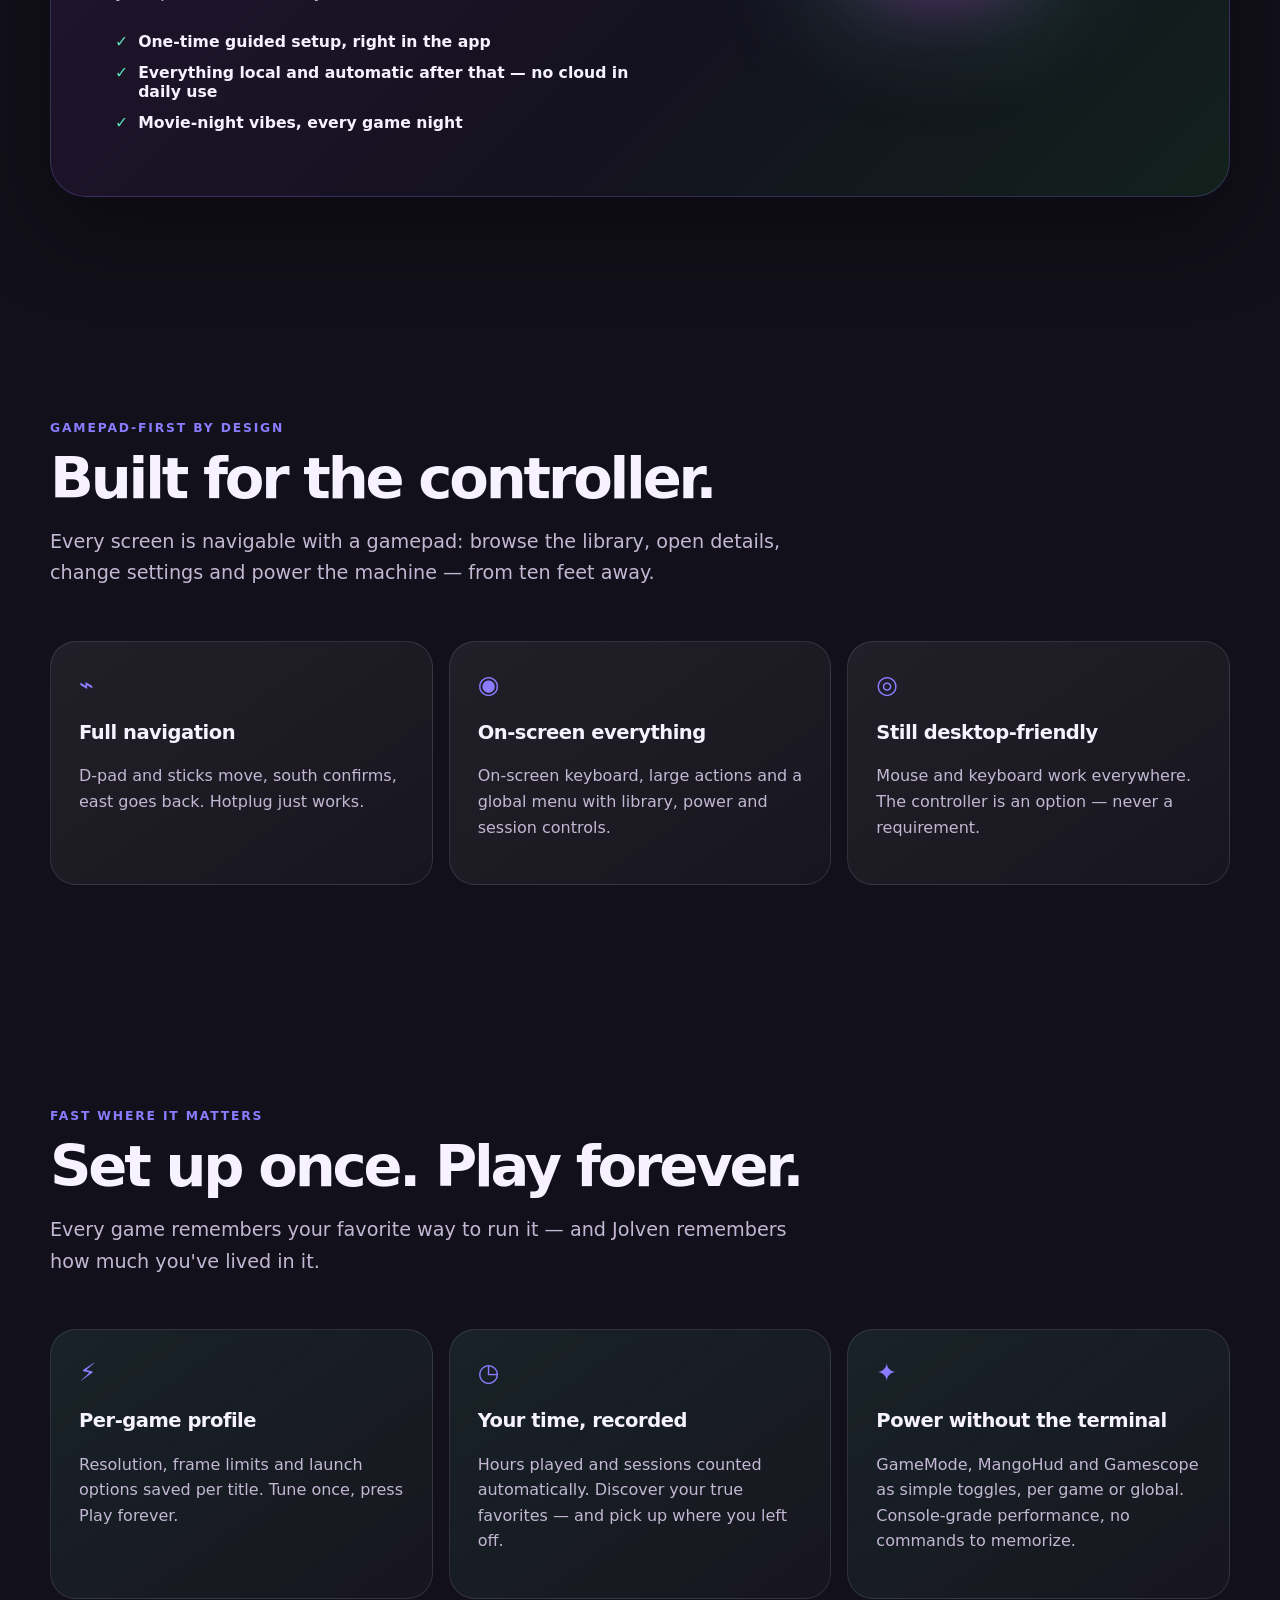
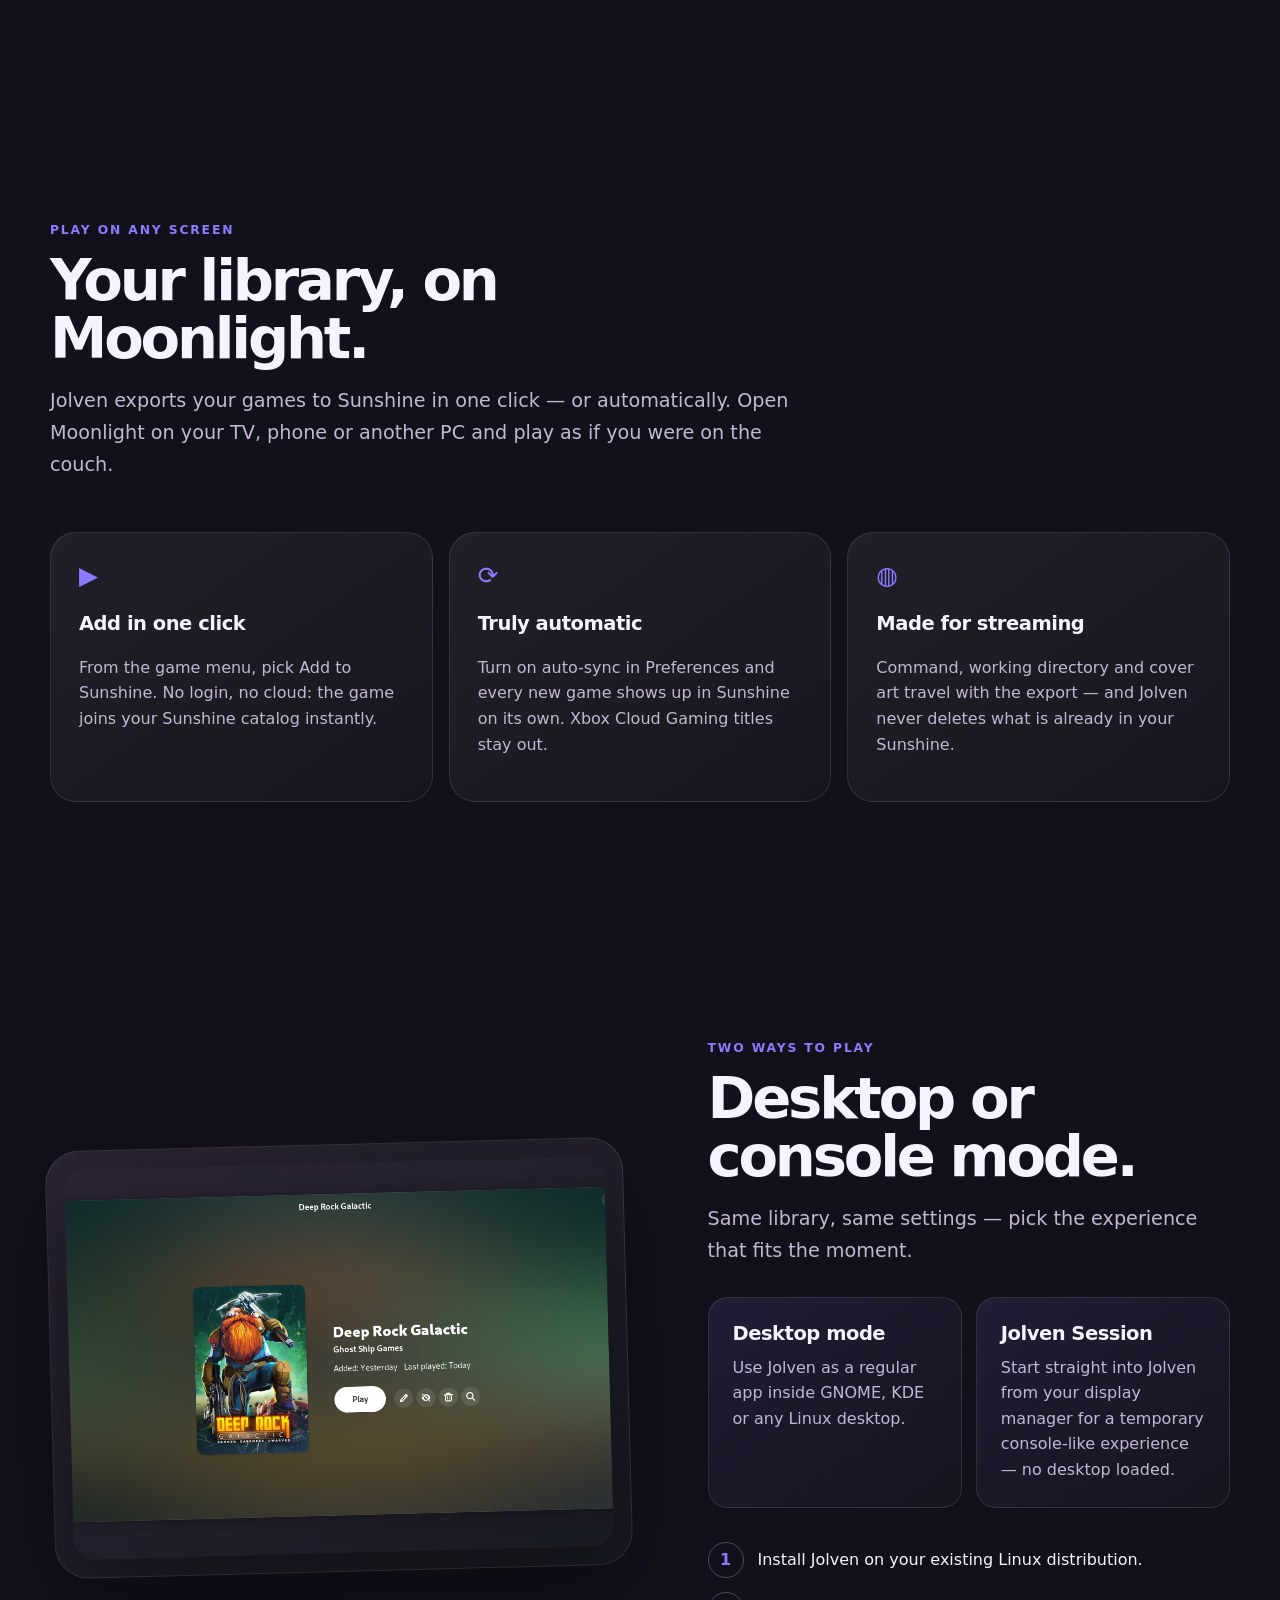
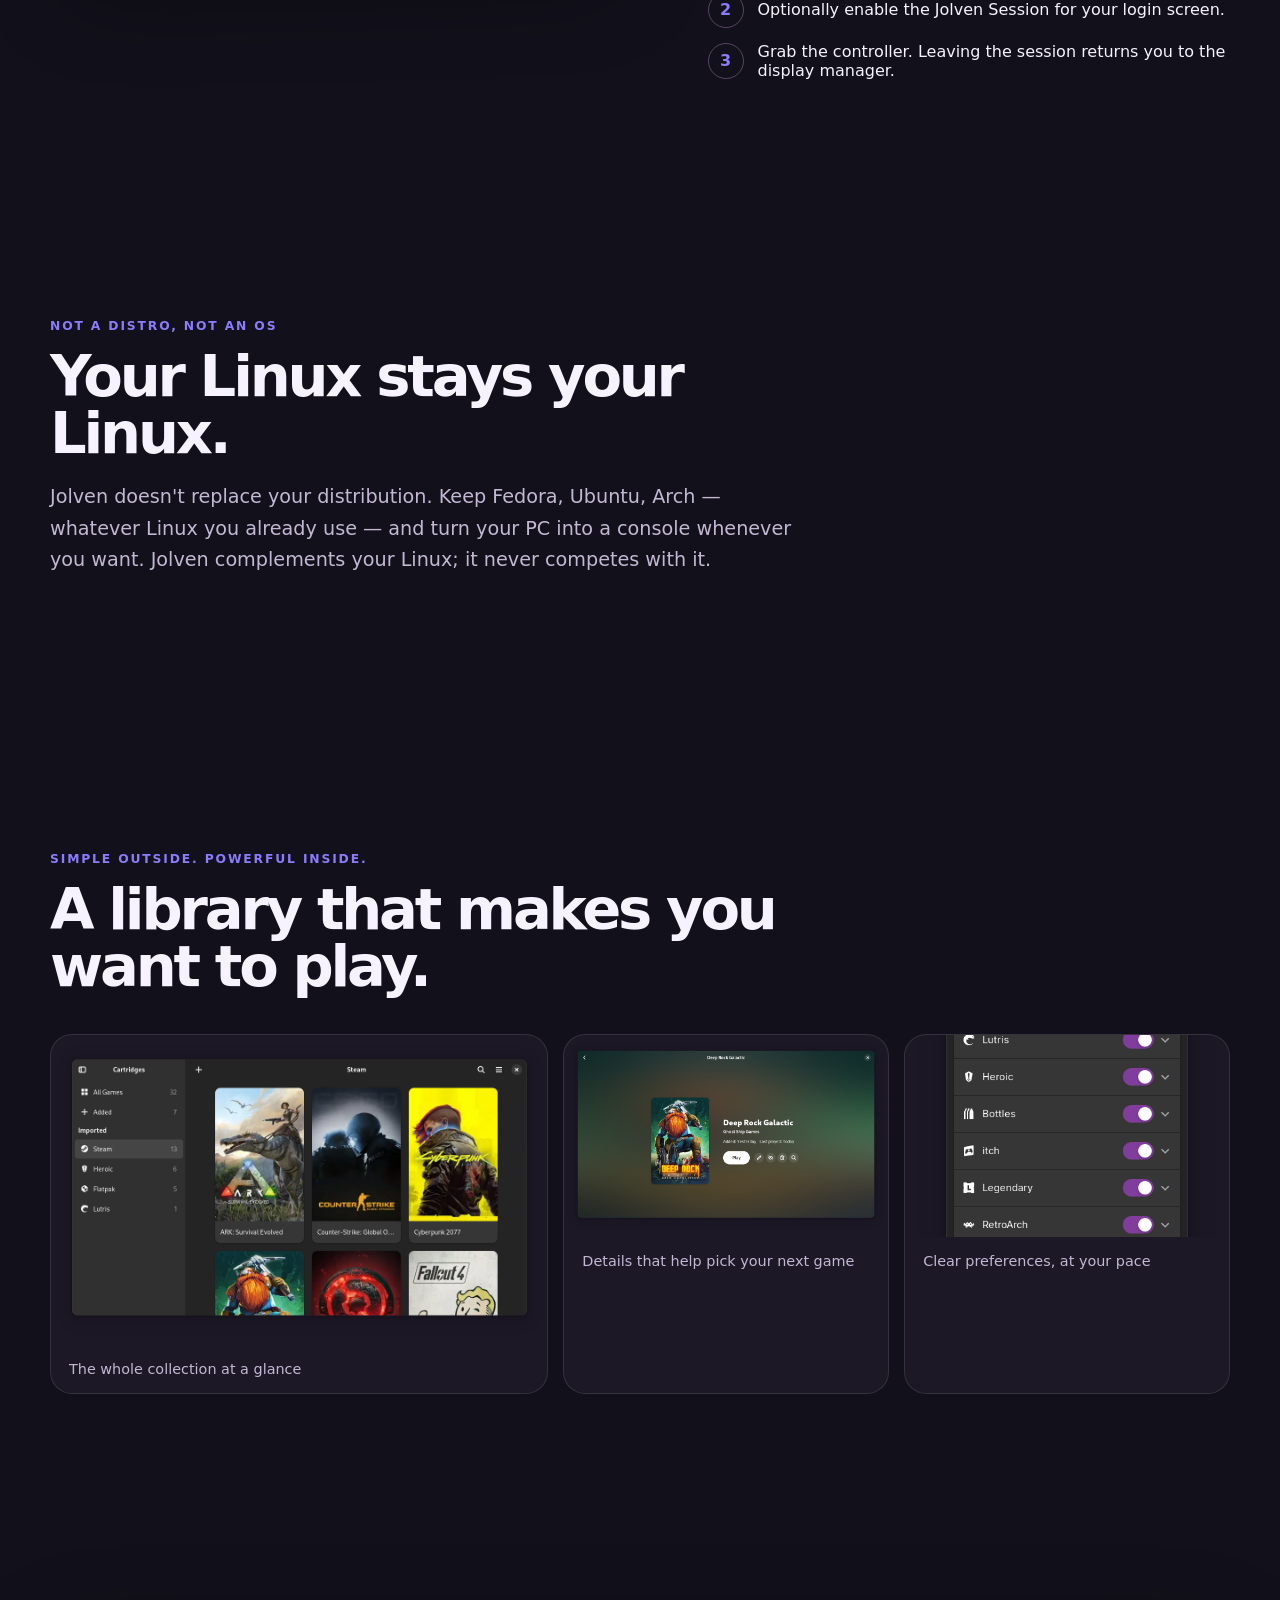
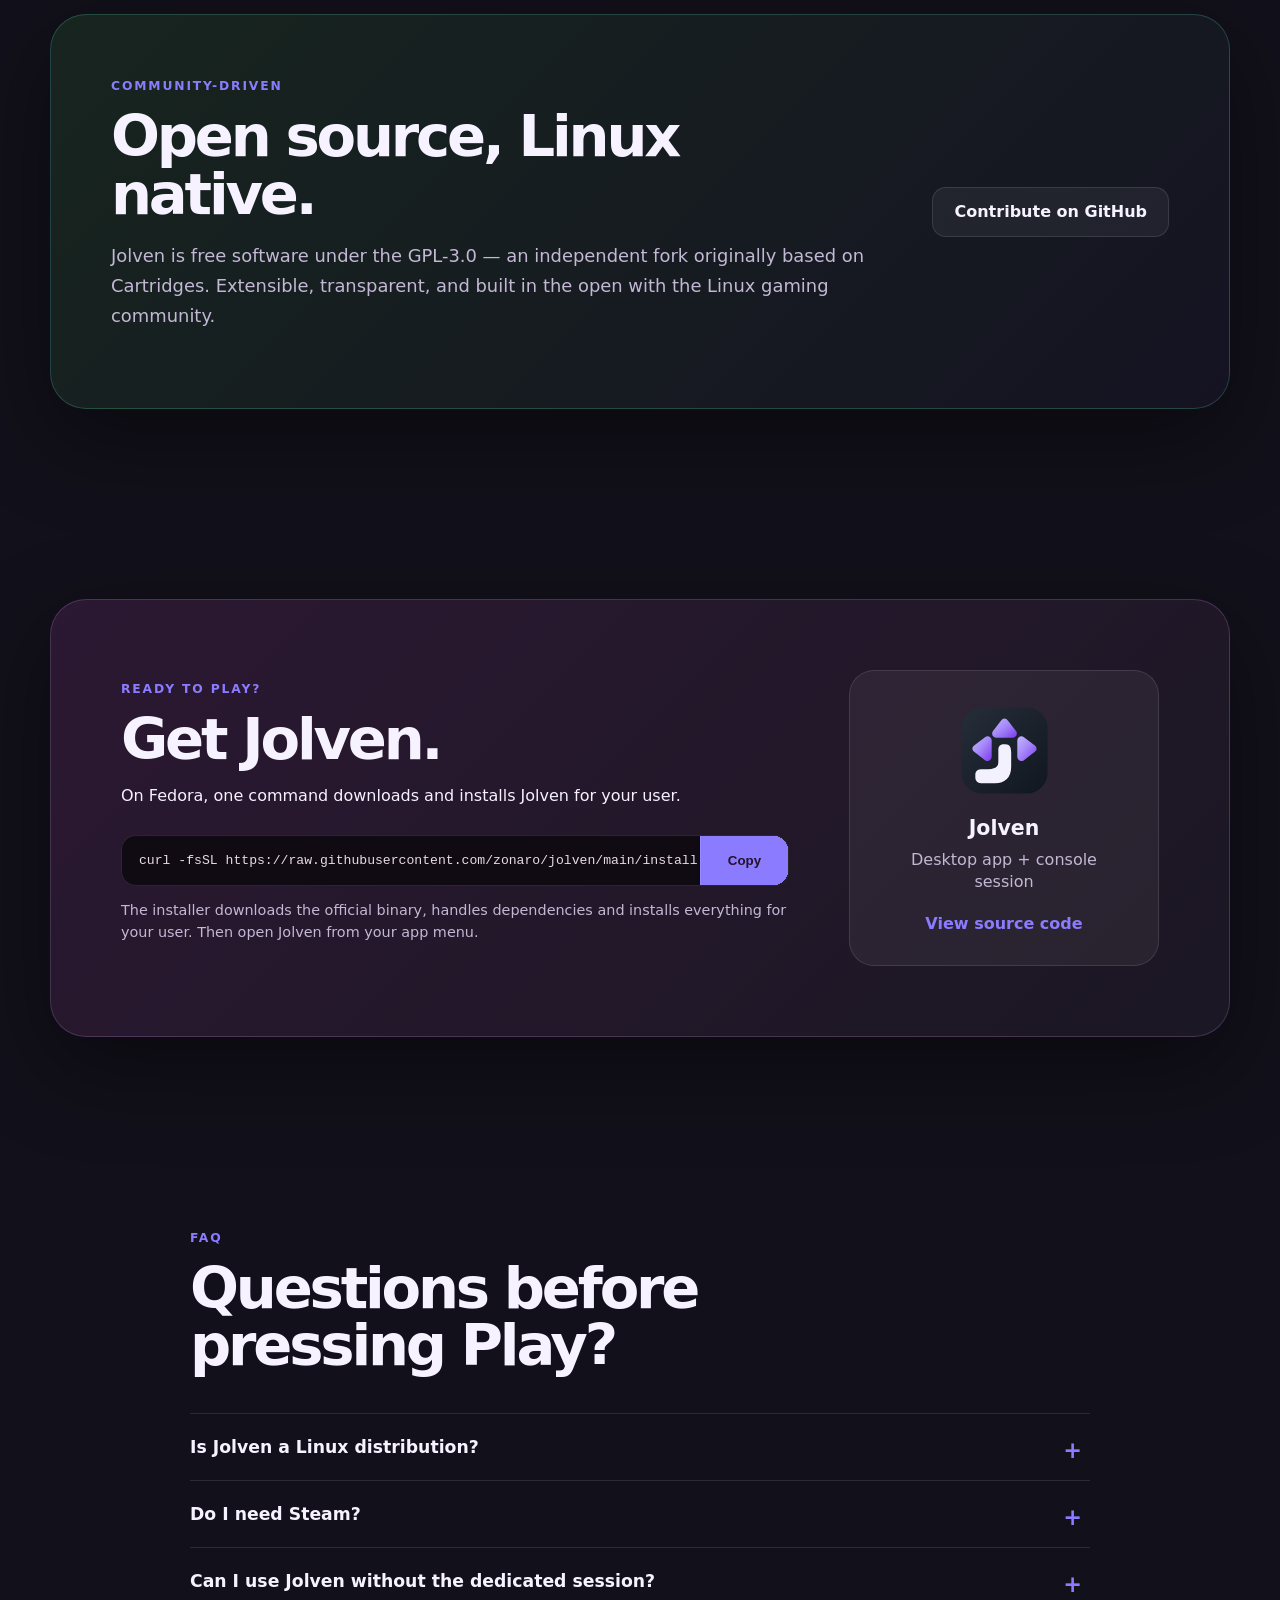
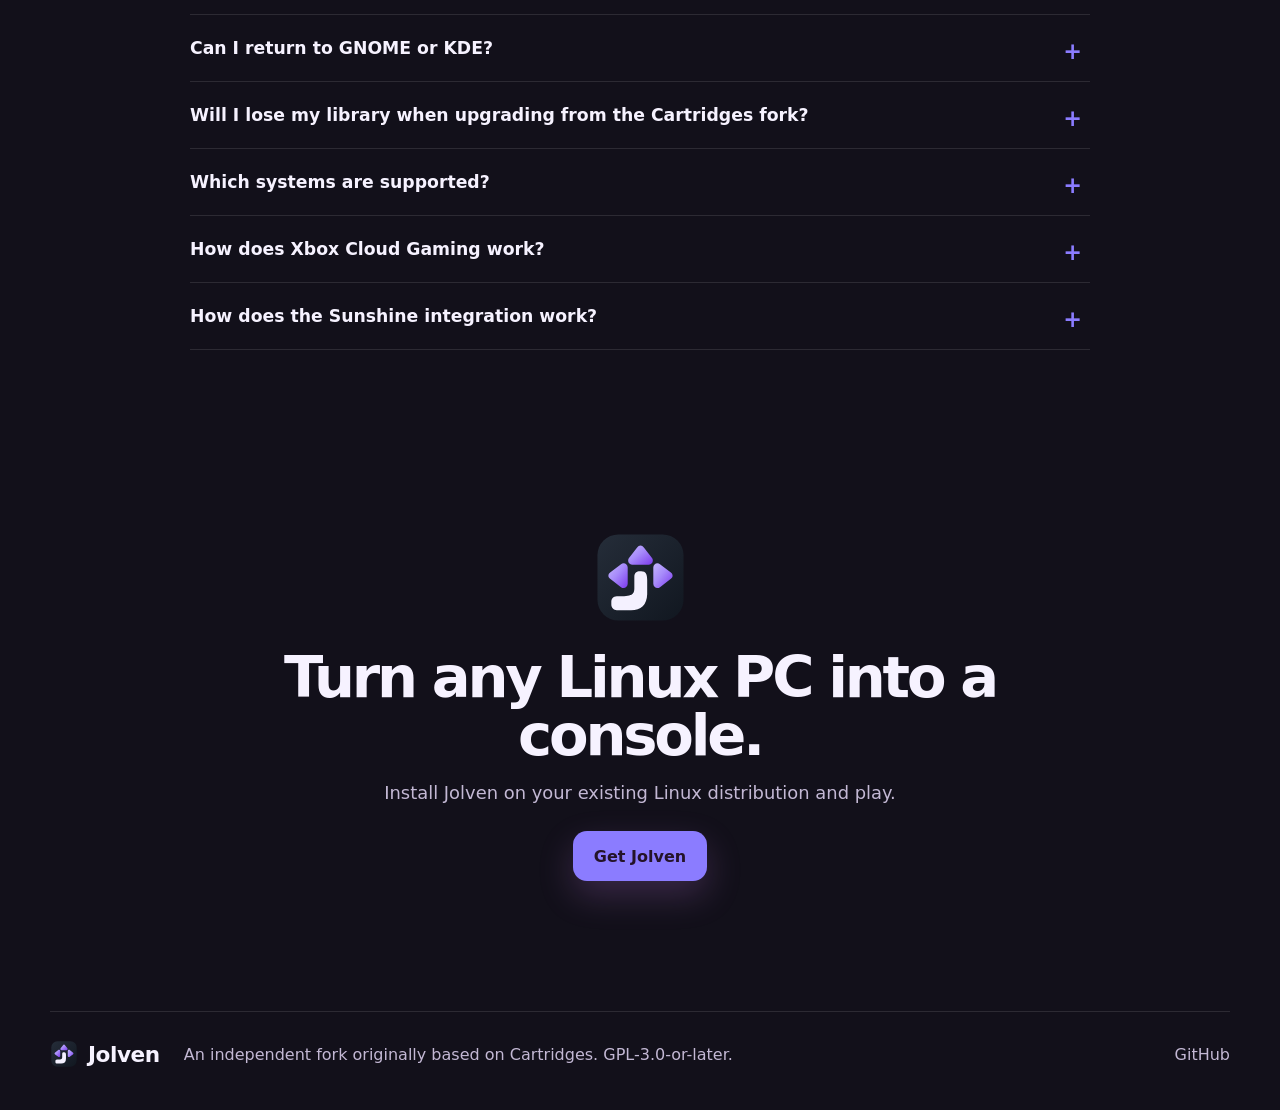
==== commit 9518a45f: "Snapshot da arvore de trabalho: xCloud nativo, gamepad e docs de agentes" ====
--- a/docs/index.html
+++ b/docs/index.html
@@ -331,6 +331,7 @@
           <details><summary data-i18n="faqFourQ">Posso voltar ao GNOME ou KDE?</summary><p data-i18n="faqFourA">Sim. A Jolven Session dedicada é opcional. Ao sair dela você volta ao display manager, com seu desktop intacto.</p></details>
           <details><summary data-i18n="faqFiveQ">Vou perder minha biblioteca ao migrar do fork Cartridges?</summary><p data-i18n="faqFiveA">Não. Na primeira execução, o Jolven copia sua biblioteca, capas, ajustes e metadados para as próprias pastas. Seus dados originais nunca são apagados.</p></details>
           <details><summary data-i18n="faqSixQ">Quais sistemas são suportados?</summary><p data-i18n="faqSixA">O app mira desktops Linux. A instalação da Jolven Session dedicada está preparada atualmente para Fedora.</p></details>
+          <details><summary data-i18n="faqSevenQ">Como funciona o Xbox Cloud Gaming?</summary><p data-i18n="faqSevenA">Com player nativo, sem navegador: faça login com sua conta Microsoft (código de dispositivo, sem digitar senha no app), e o Jolven instala sozinho os plugins de streaming que faltarem. Precisa de Game Pass Ultimate para a nuvem; streaming do seu console em casa também é suportado. Recurso experimental.</p></details>
           <details><summary data-i18n="faqEightQ">Como funciona a integração com o Sunshine?</summary><p data-i18n="faqEightA">No menu de cada jogo, use Adicionar ao Sunshine — ou ligue a sincronização automática nas Preferências para exportar tudo de uma vez. O Jolven escreve no apps.json do Sunshine local, sem conta e sem rede. Depois é só abrir o Moonlight em outro aparelho e jogar.</p></details>
         </div>
       </section>
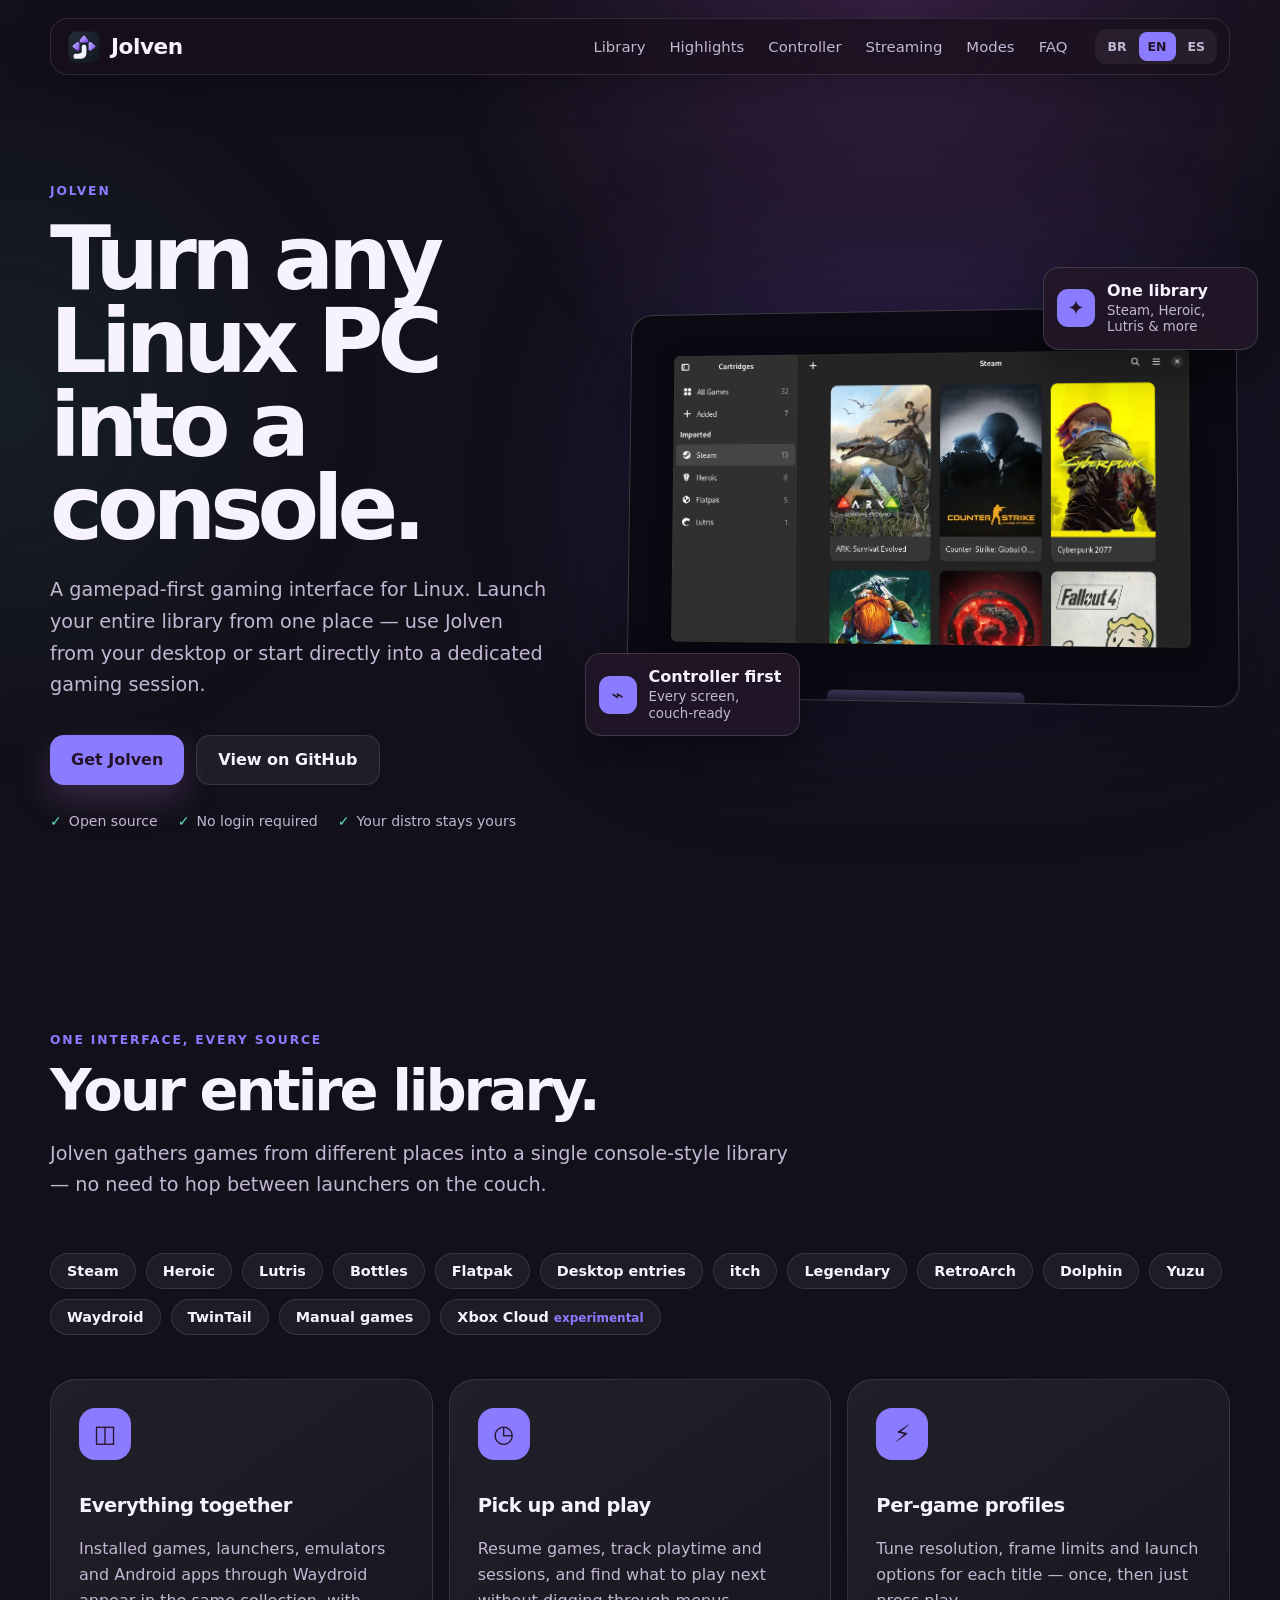
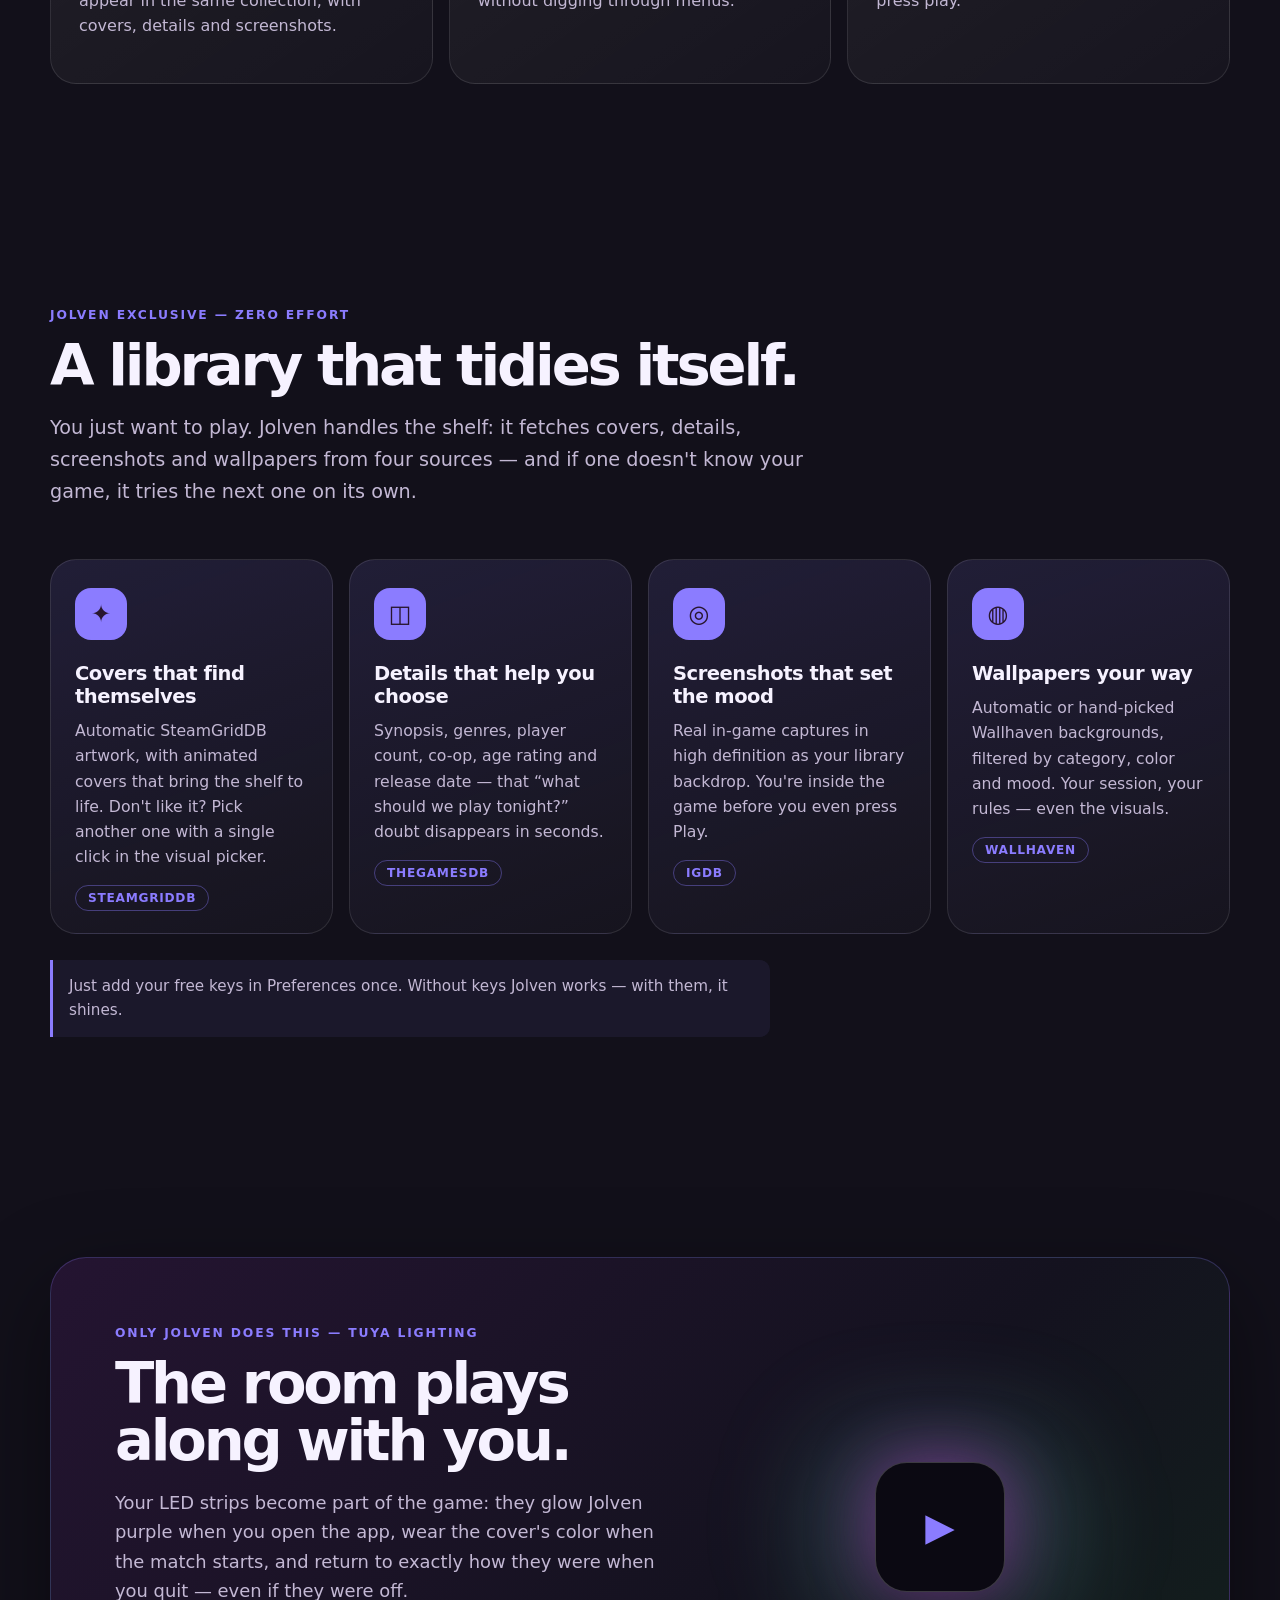
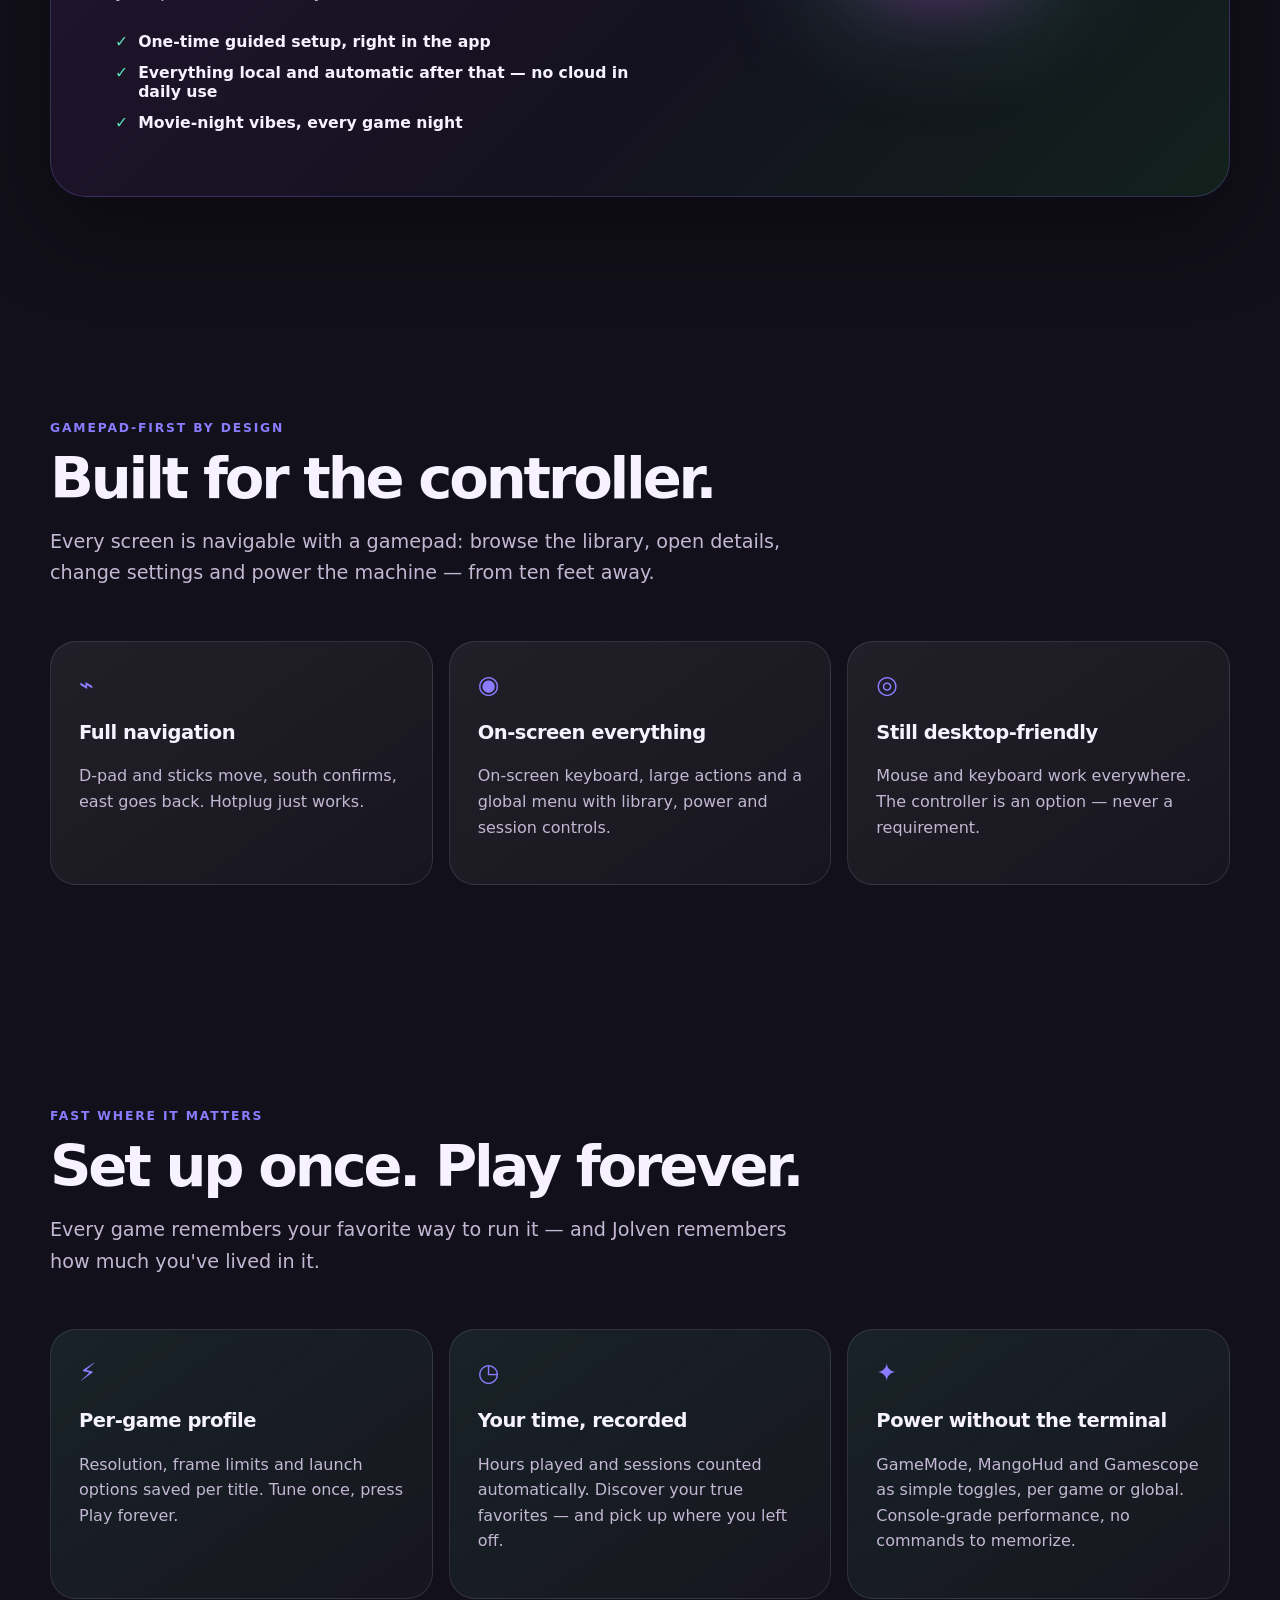
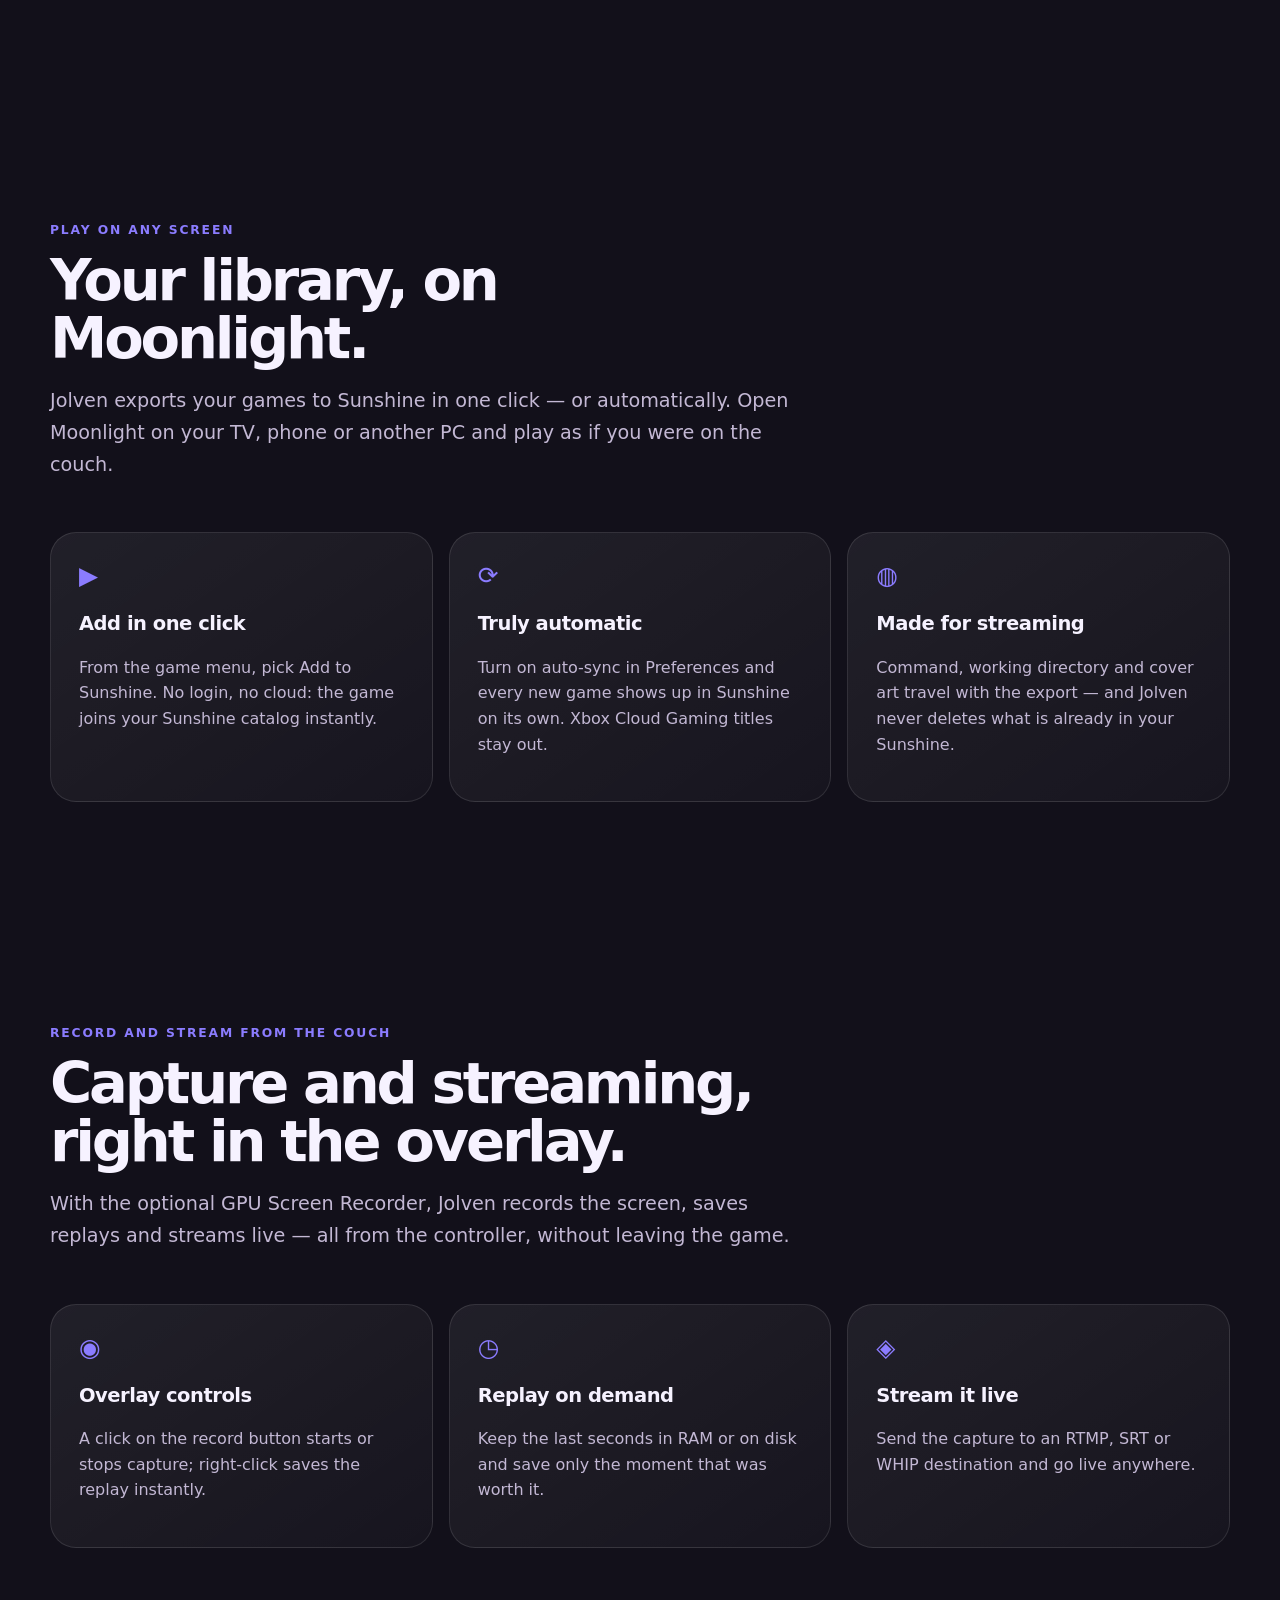
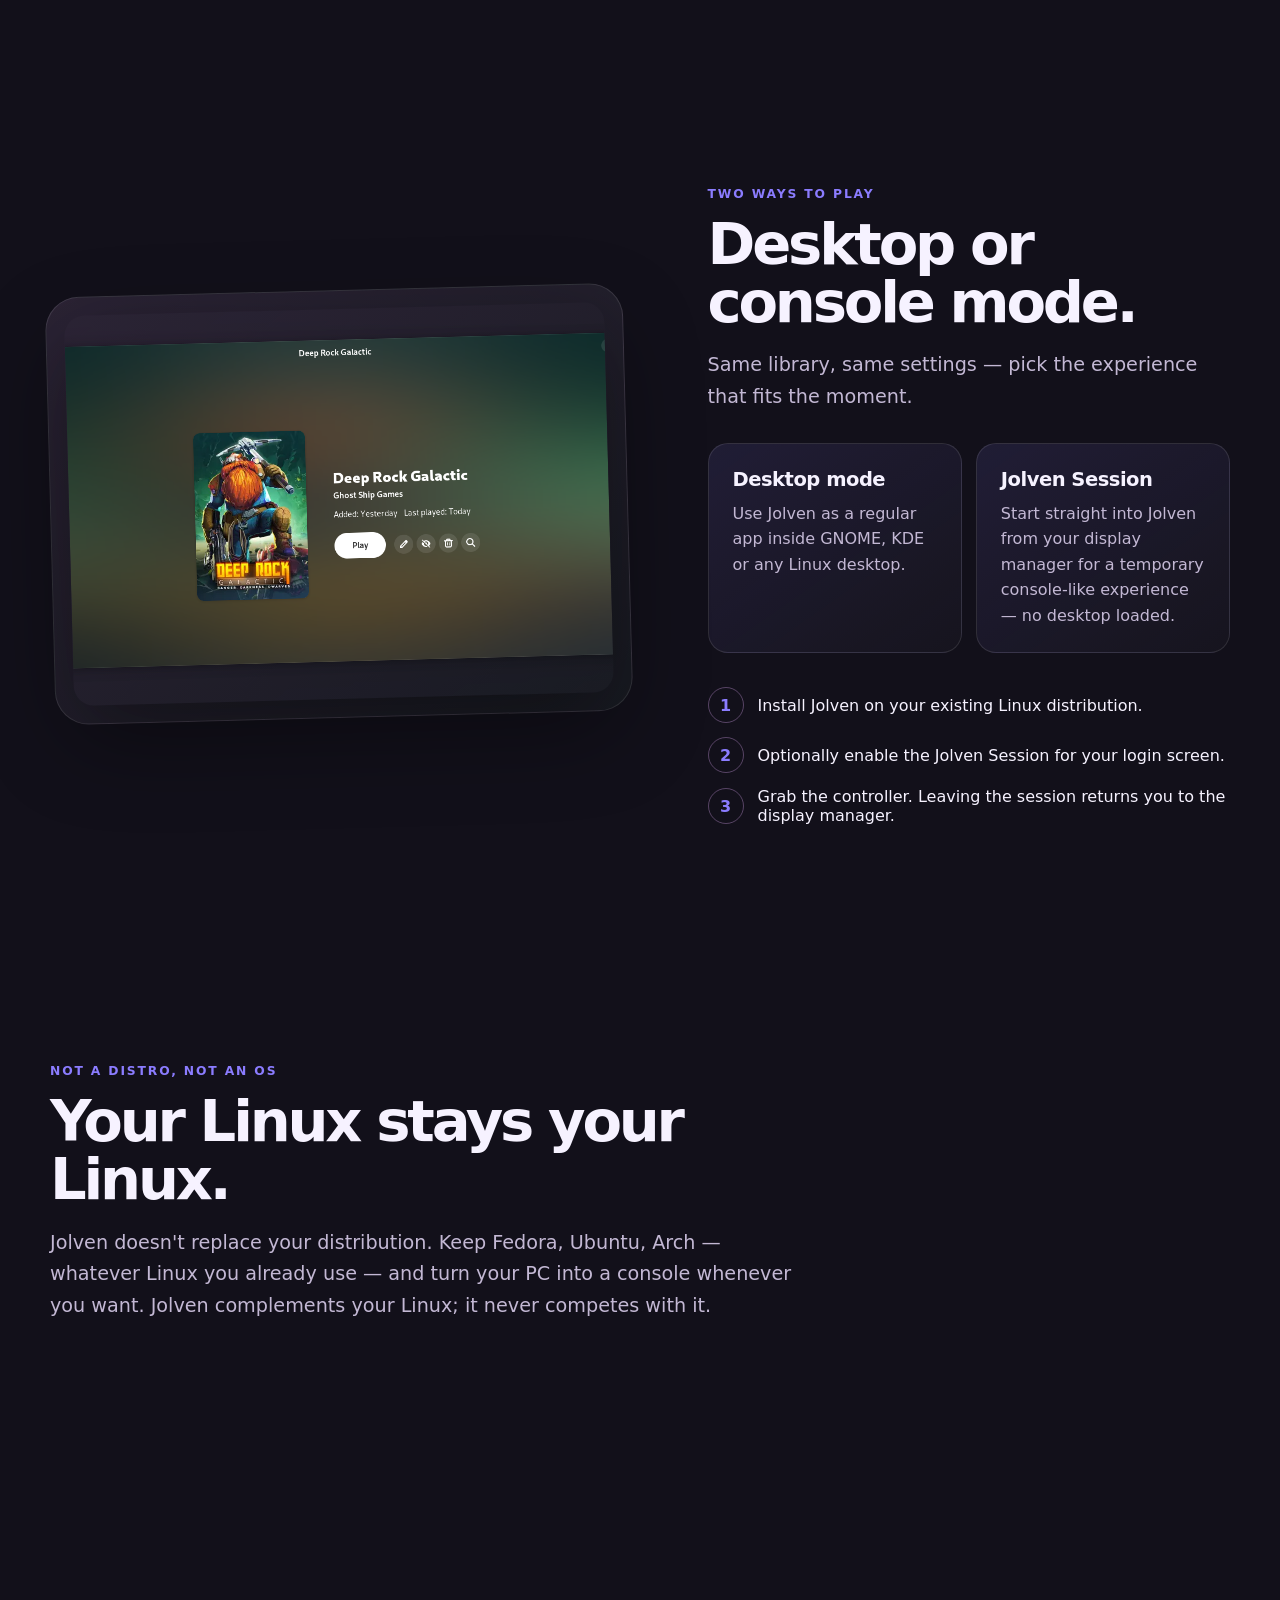
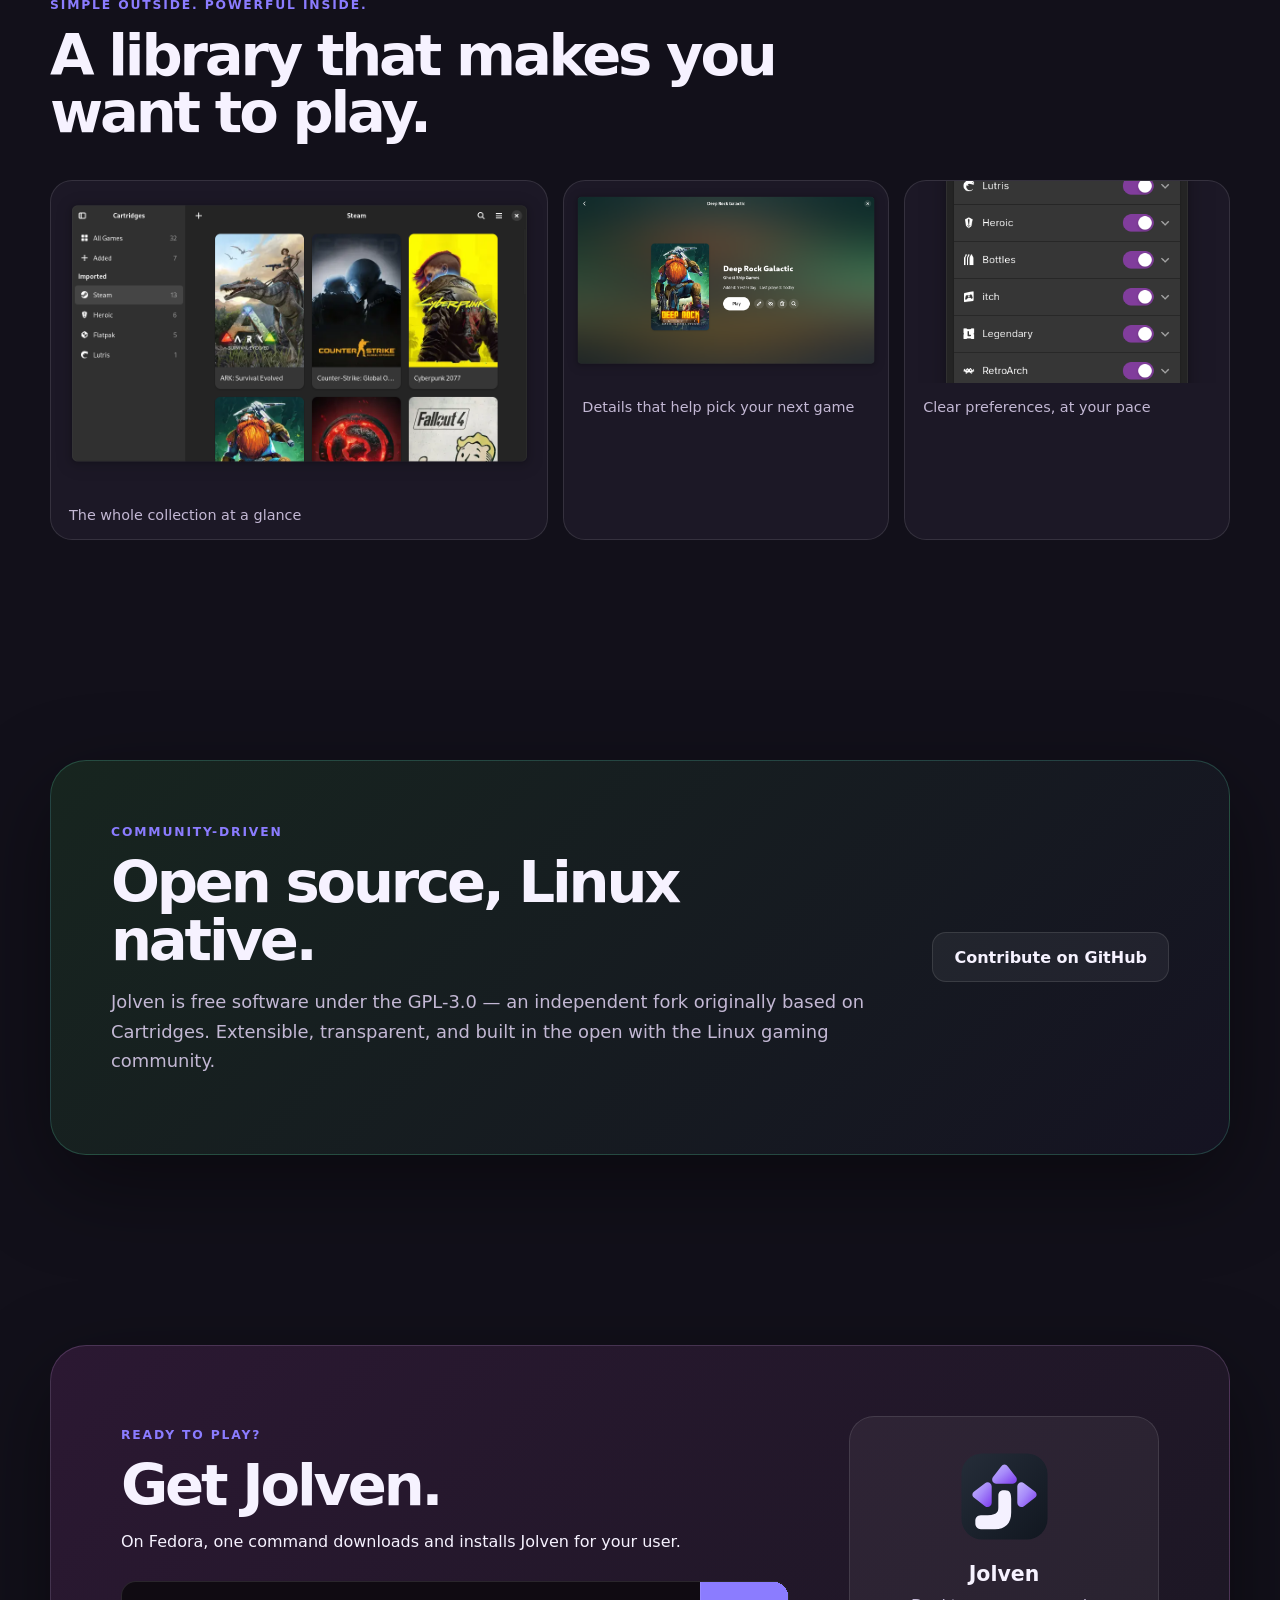
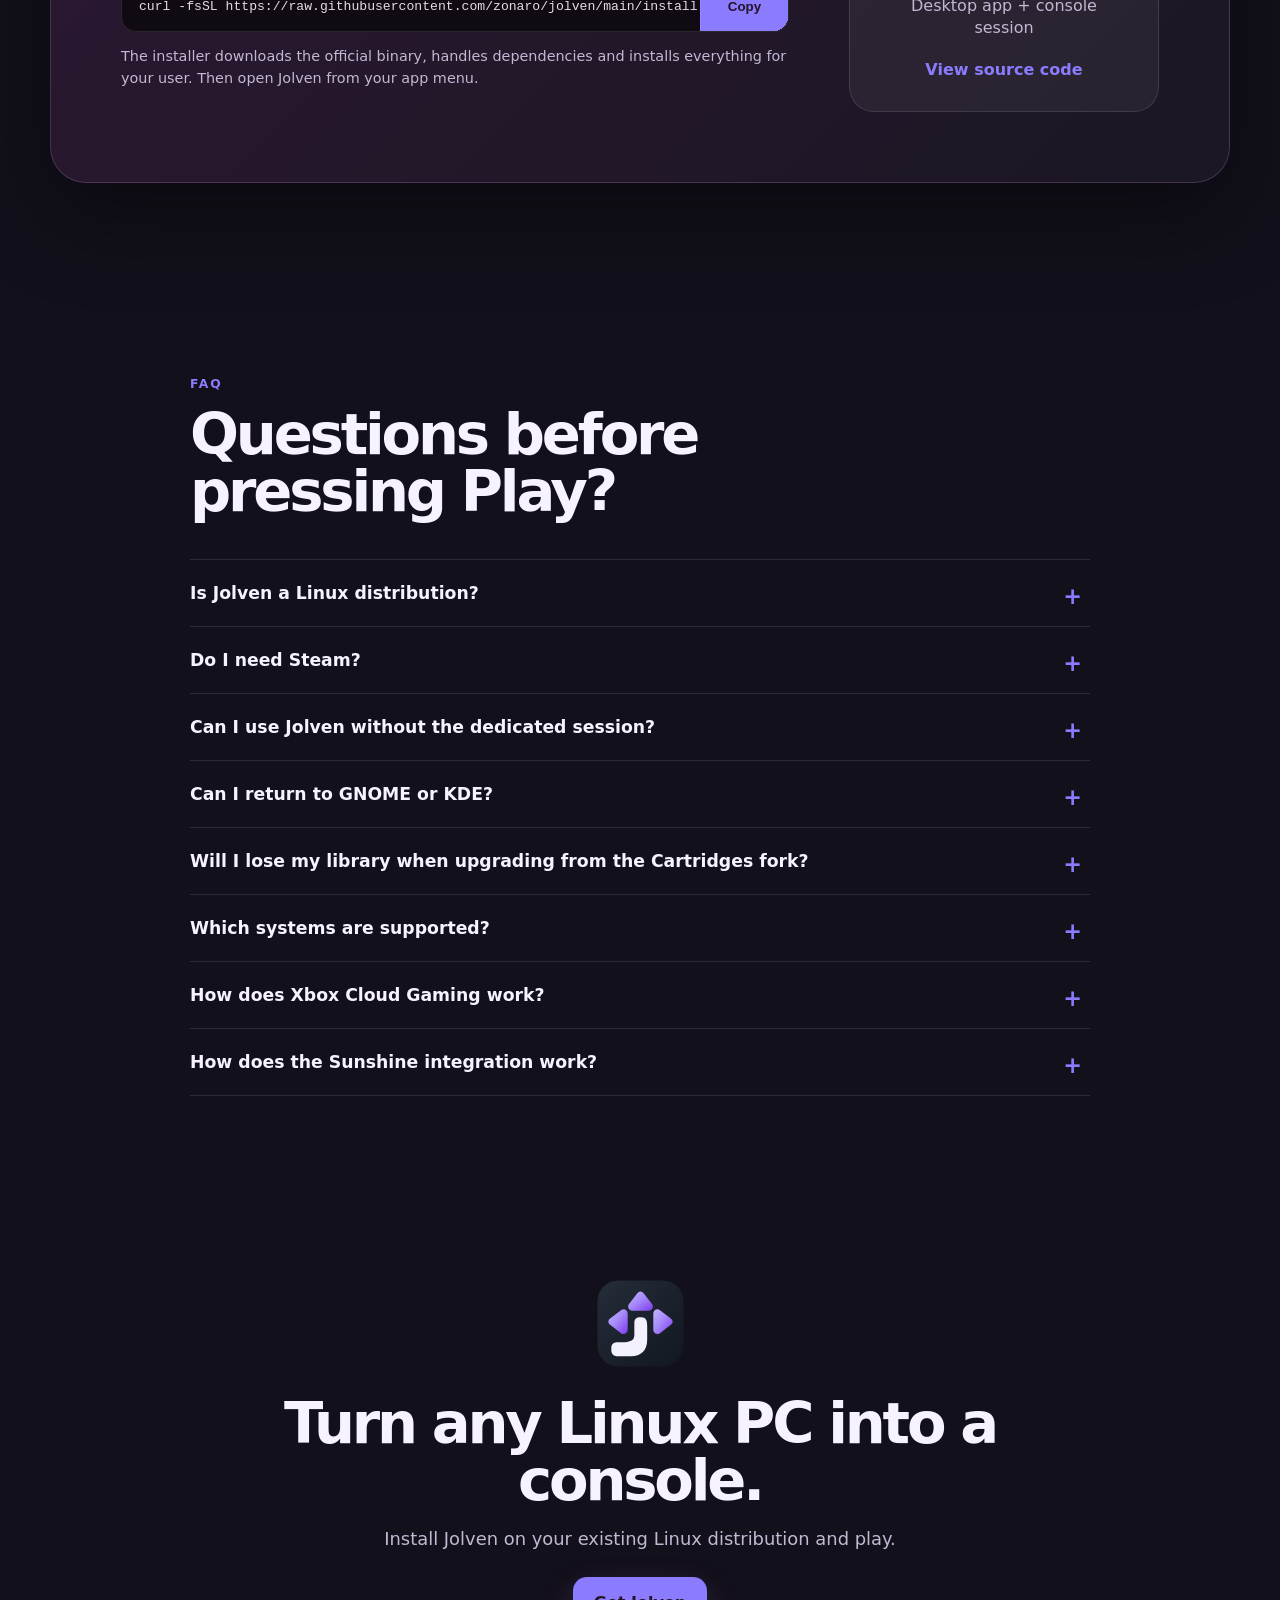
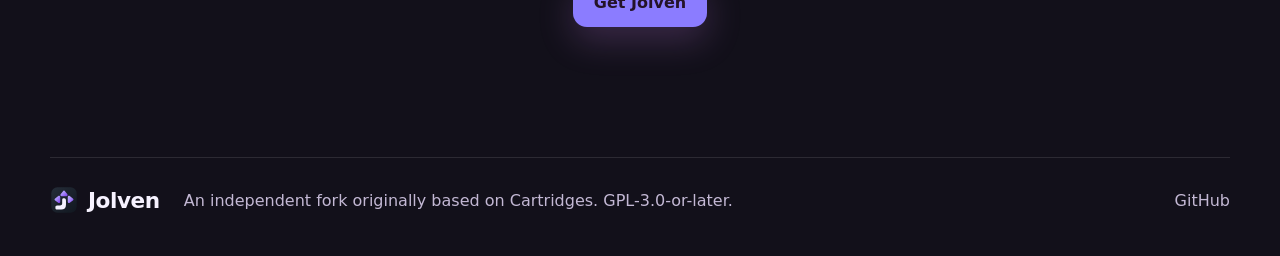
==== commit 532f2701: "Gravador nativo: controlador GSR + prefs + auto-record por jogo Gerencia gpu-screen-recorder como de" ====
--- a/docs/index.html
+++ b/docs/index.html
@@ -241,6 +241,19 @@
         </div>
       </section>
 
+      <section class="section" id="recorder">
+        <div class="section-heading">
+          <span class="eyebrow" data-i18n="recEyebrow">Grave e transmita do sofá</span>
+          <h2 data-i18n="recTitle">Captura e streaming, direto no overlay.</h2>
+          <p data-i18n="recLead">Com o GPU Screen Recorder opcional, o Jolven grava a tela, salva replays e transmite ao vivo — tudo pelo controle, sem sair do jogo.</p>
+        </div>
+        <div class="feature-grid">
+          <article><span>◉</span><h3 data-i18n="recOneTitle">Controle pelo overlay</h3><p data-i18n="recOneText">Um clique no botão de gravação inicia ou para a captura; o clique com o botão direito salva o replay na hora.</p></article>
+          <article><span>◷</span><h3 data-i18n="recTwoTitle">Replay sempre à mão</h3><p data-i18n="recTwoText">Mantenha os últimos segundos em memória ou em disco e salve só o momento que valeu a pena.</p></article>
+          <article><span>◈</span><h3 data-i18n="recThreeTitle">Transmita direto</h3><p data-i18n="recThreeText">Envie a captura para um destino RTMP, SRT ou WHIP e transmita ao vivo para onde quiser.</p></article>
+        </div>
+      </section>
+
       <section class="section game-mode" id="modes">
         <div class="mode-visual">
           <div class="mode-screen">
